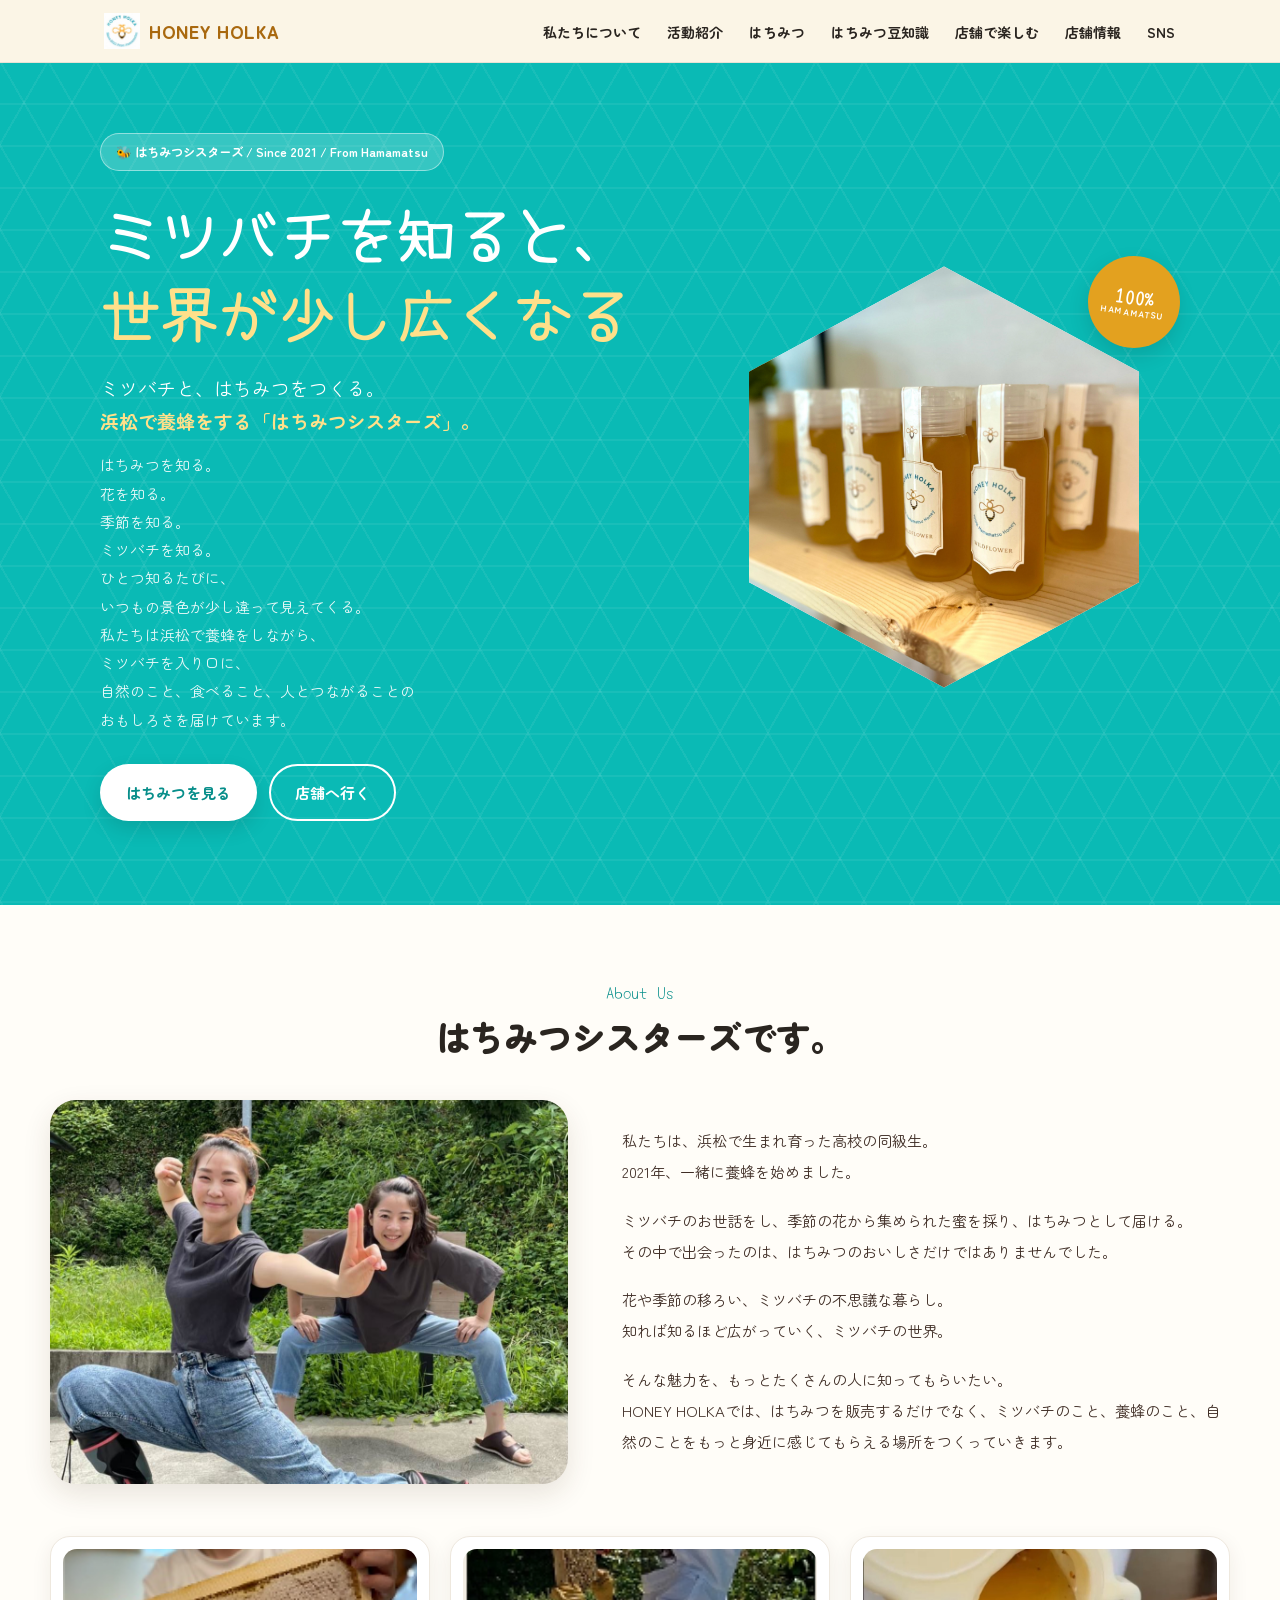
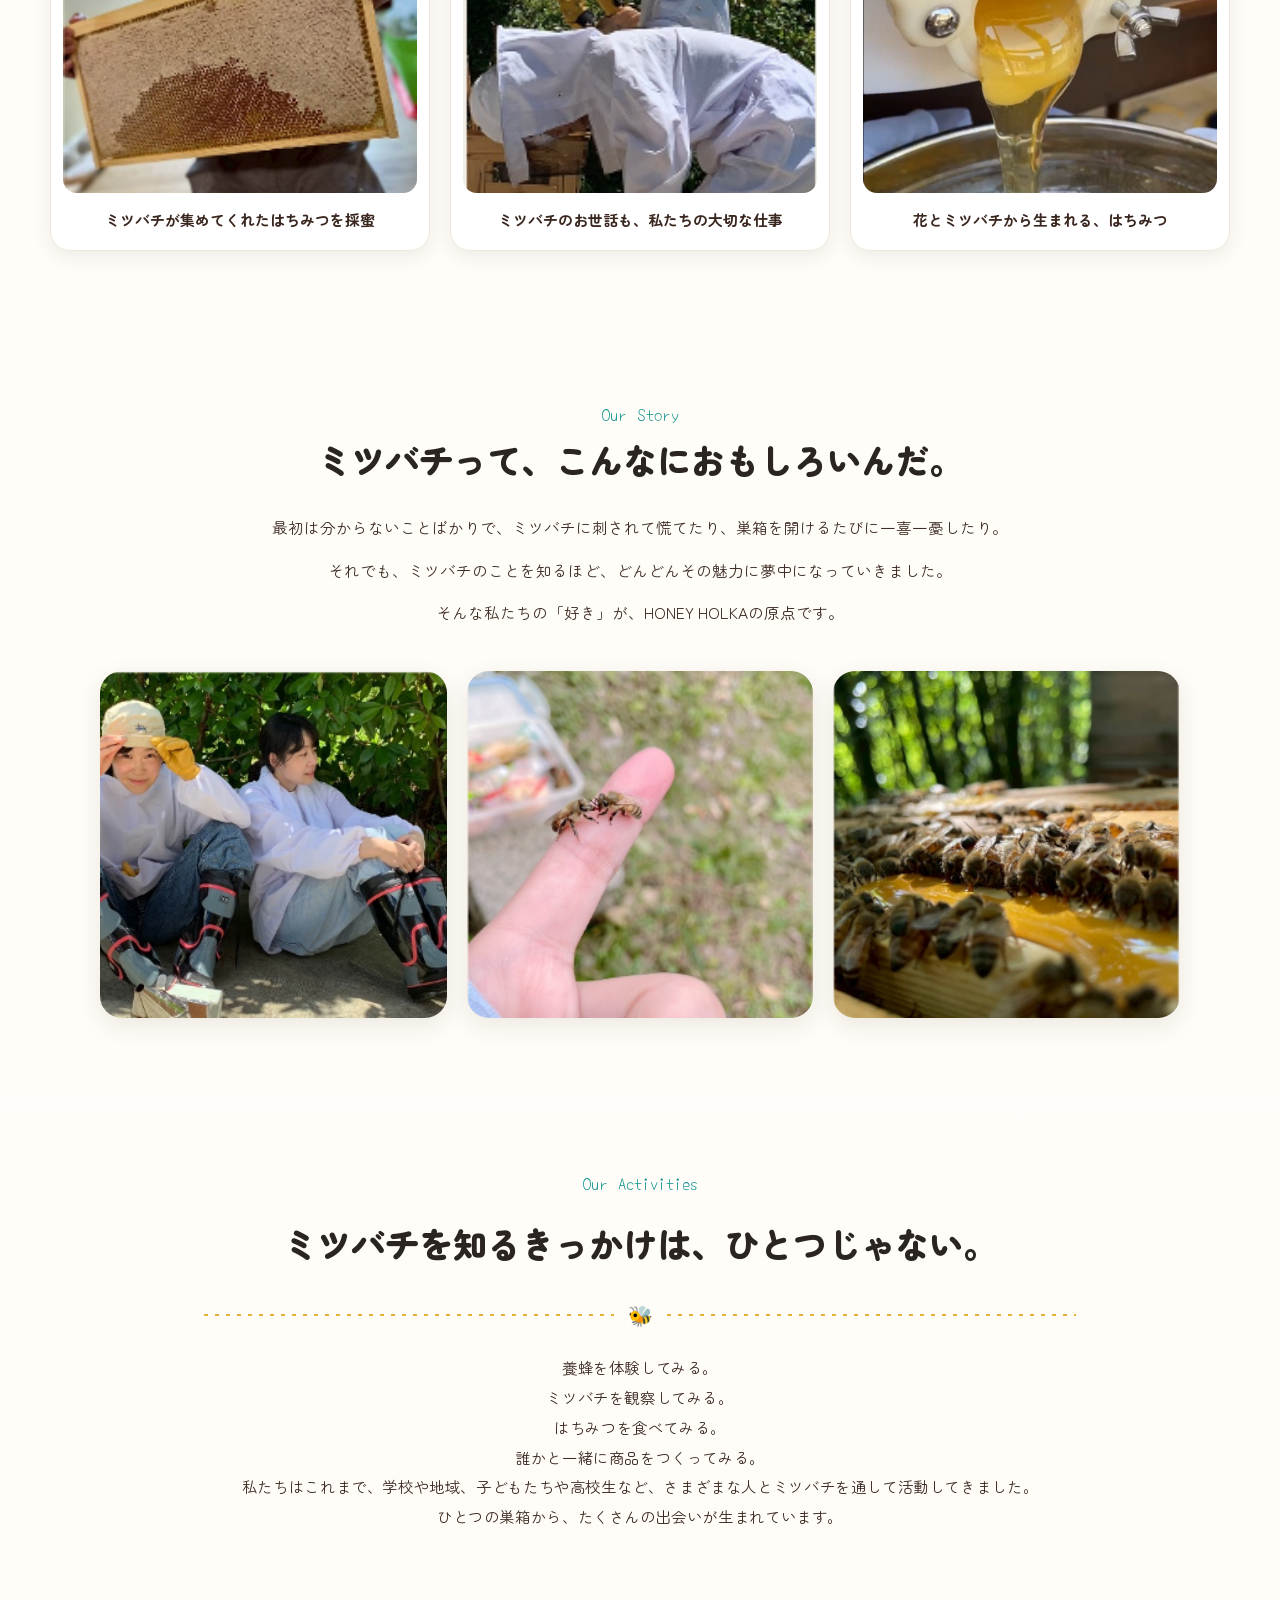
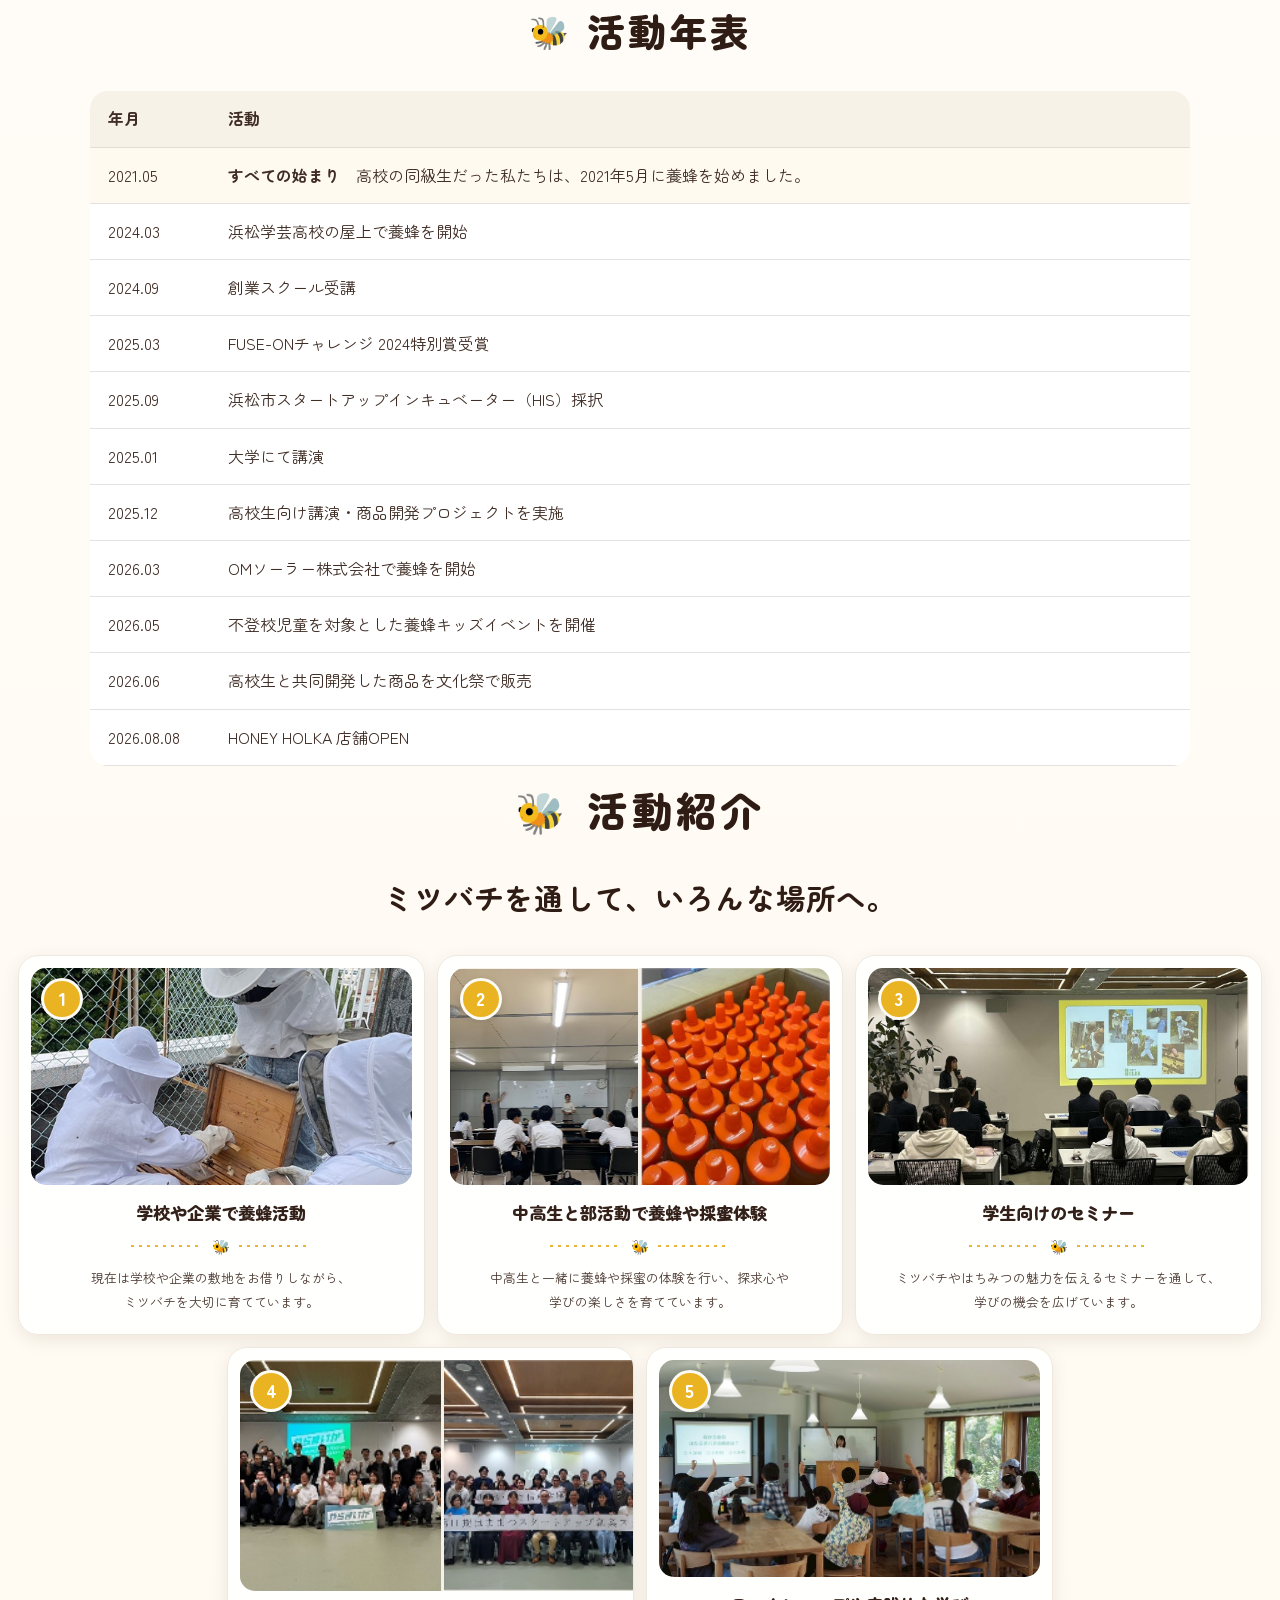
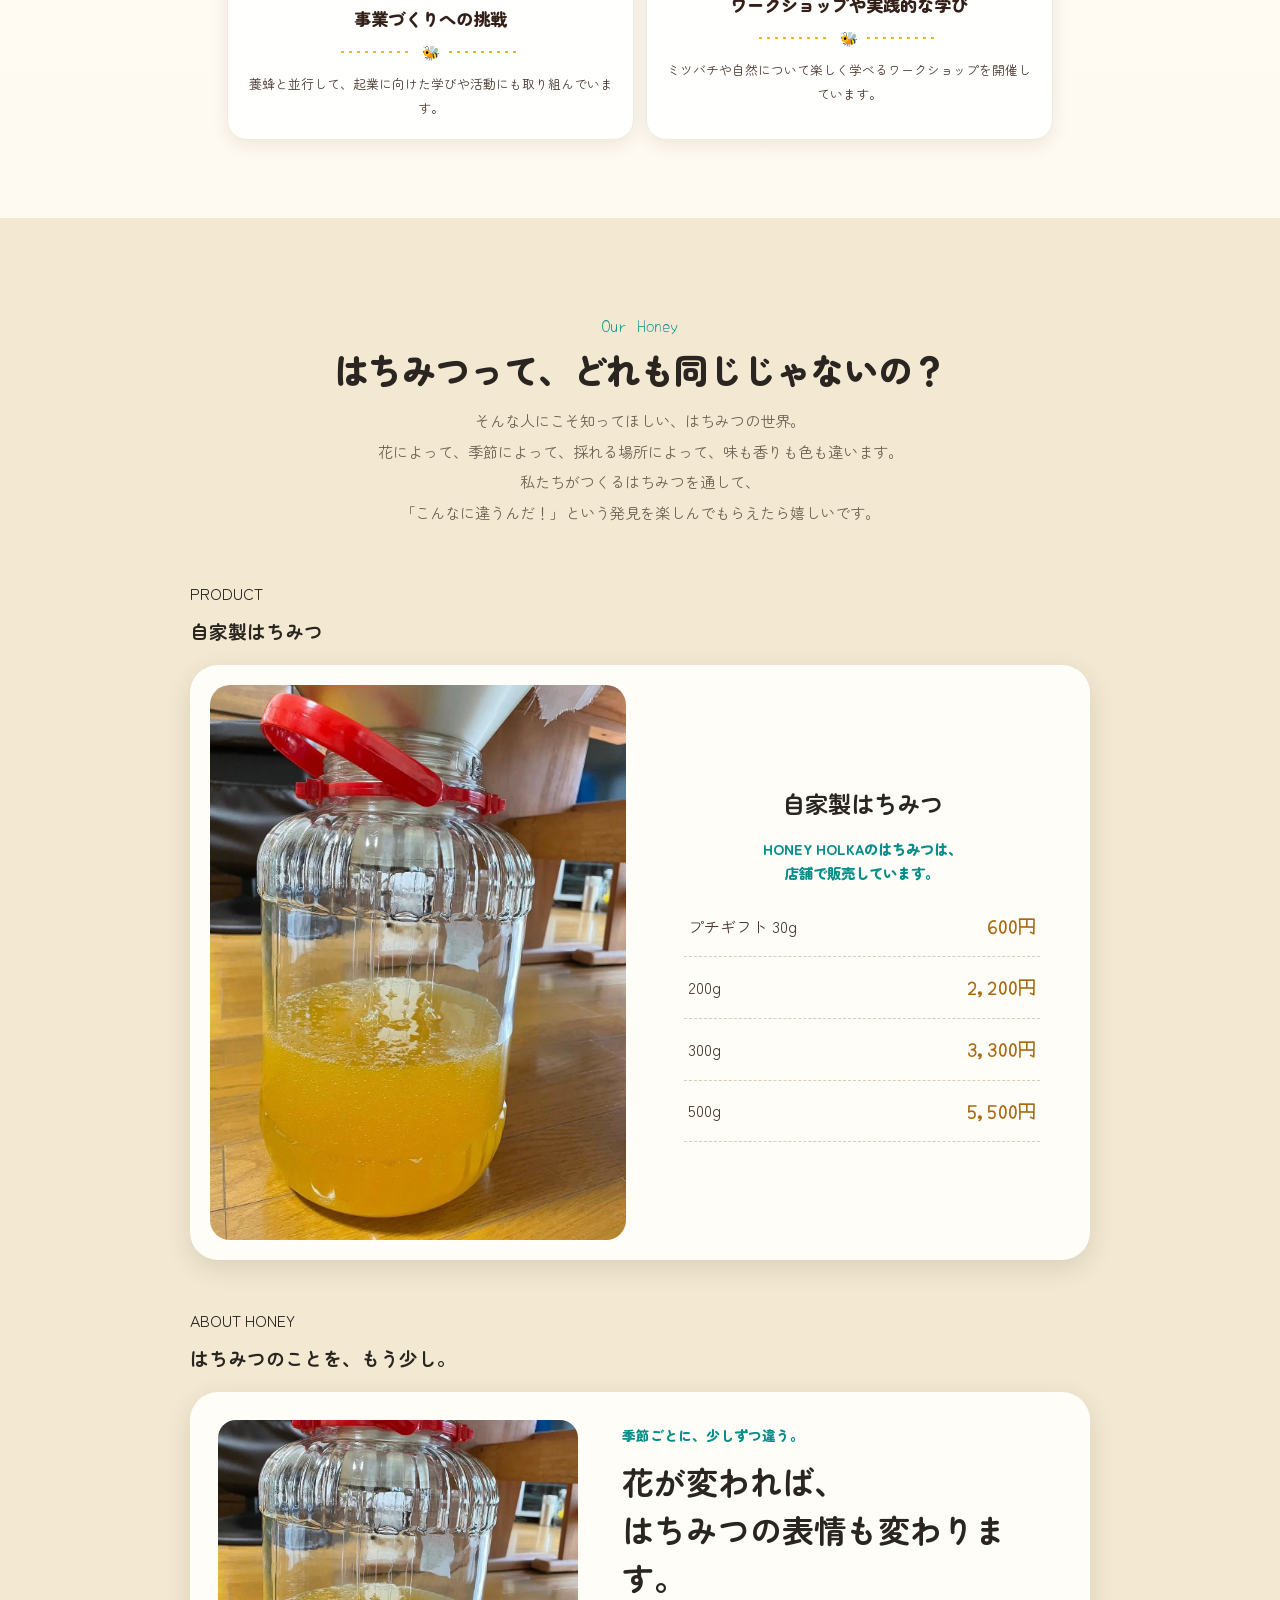
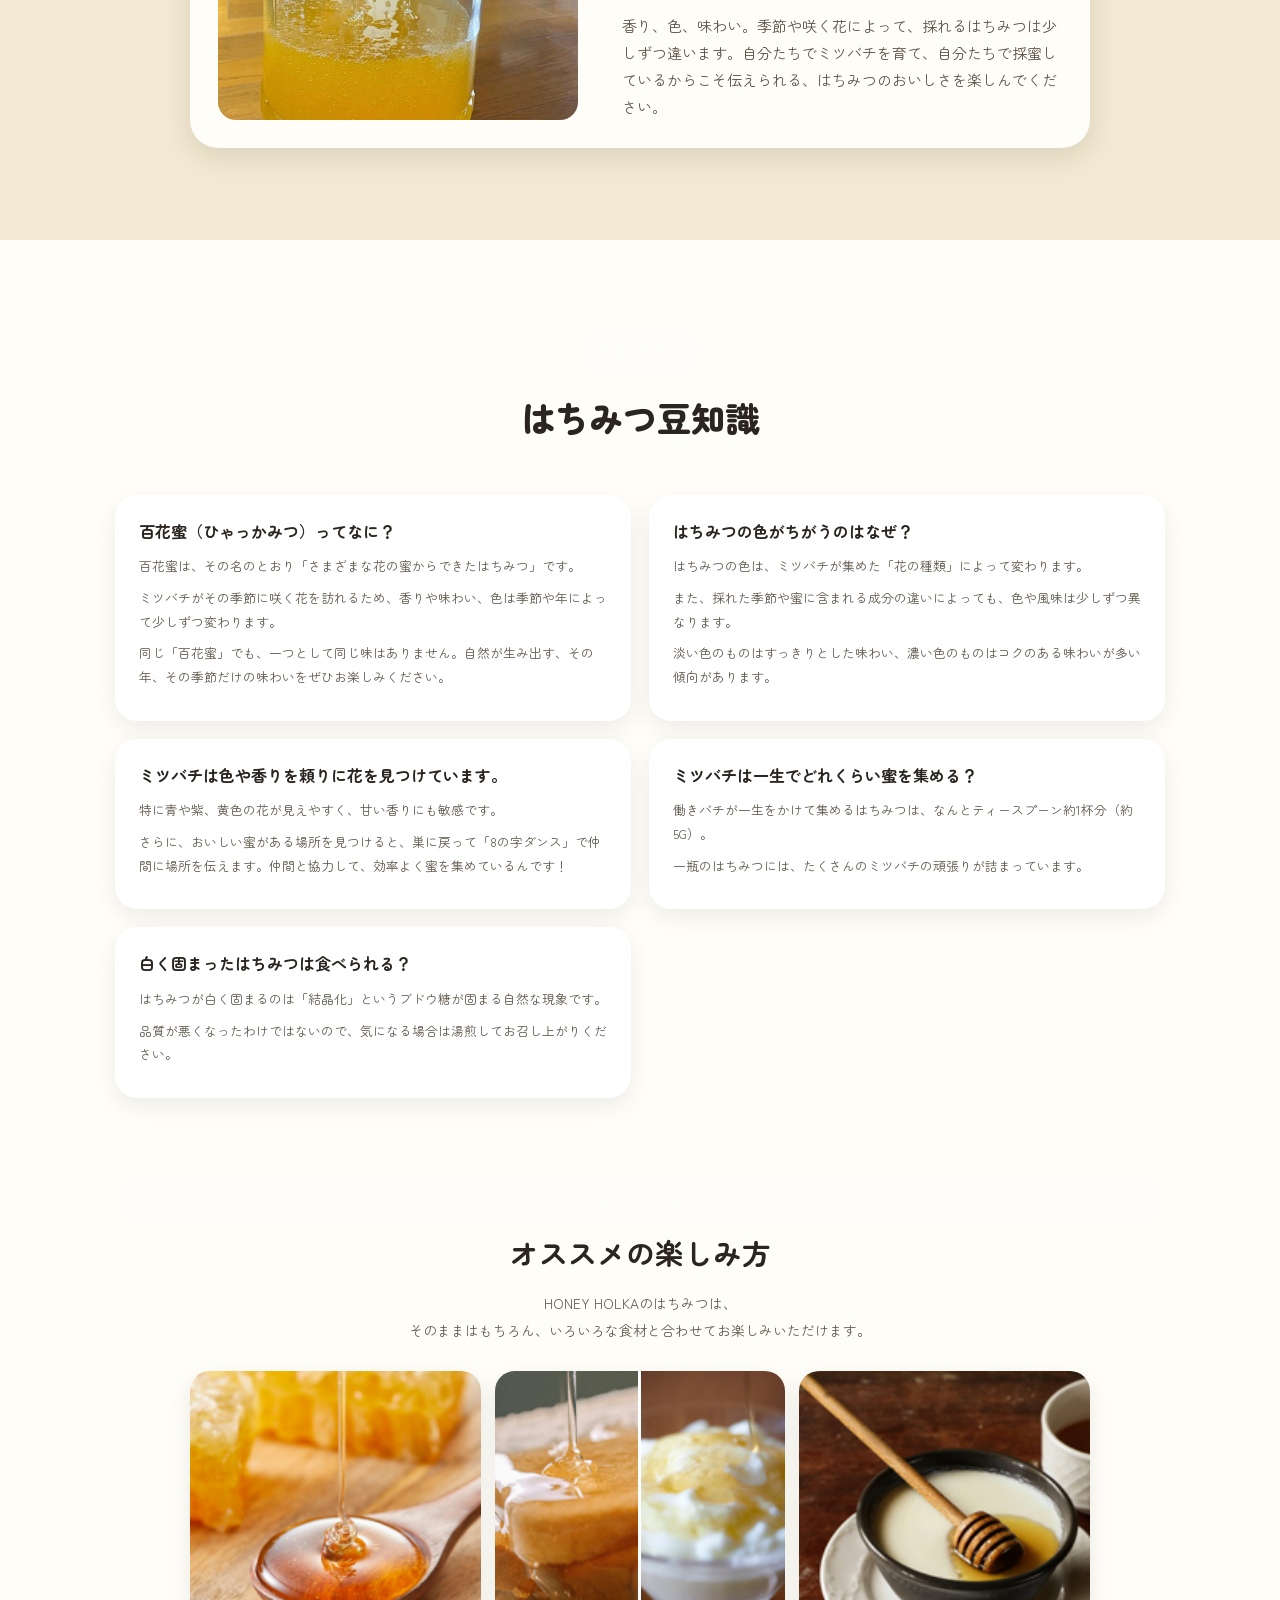
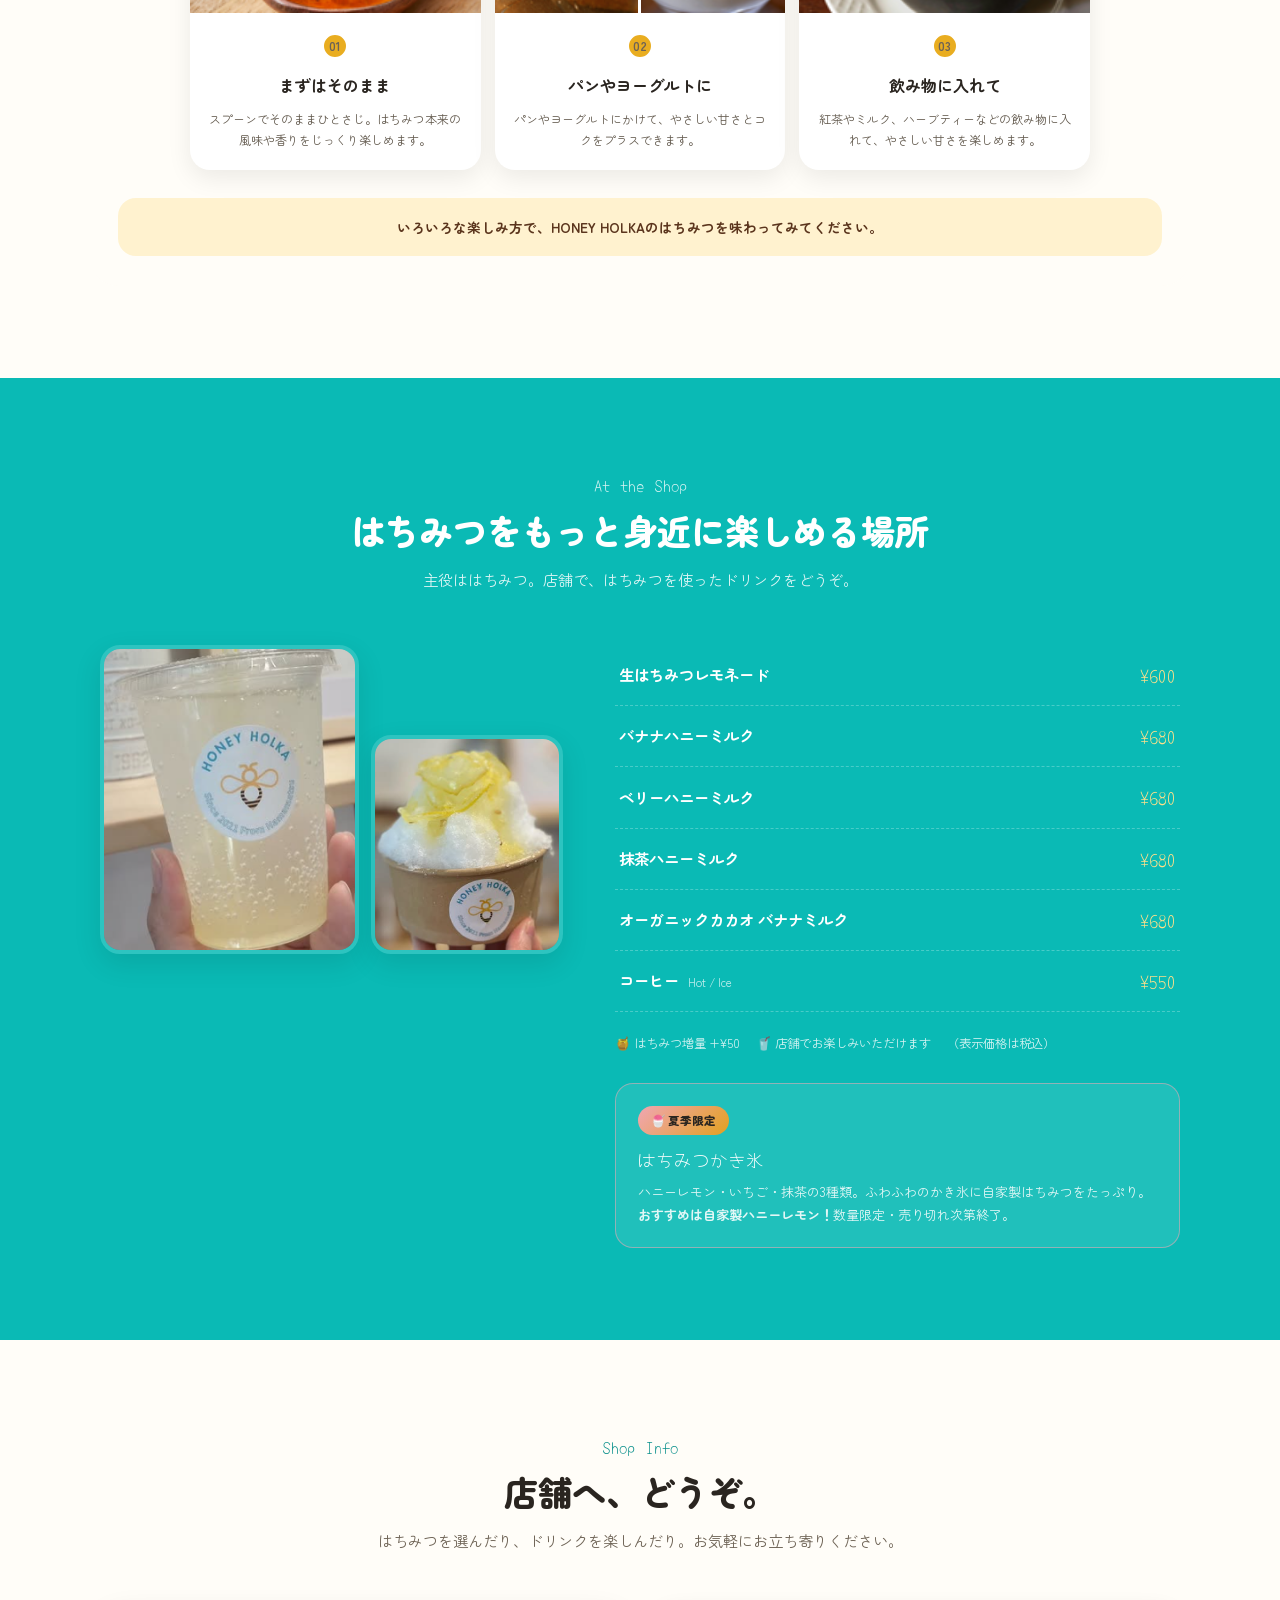
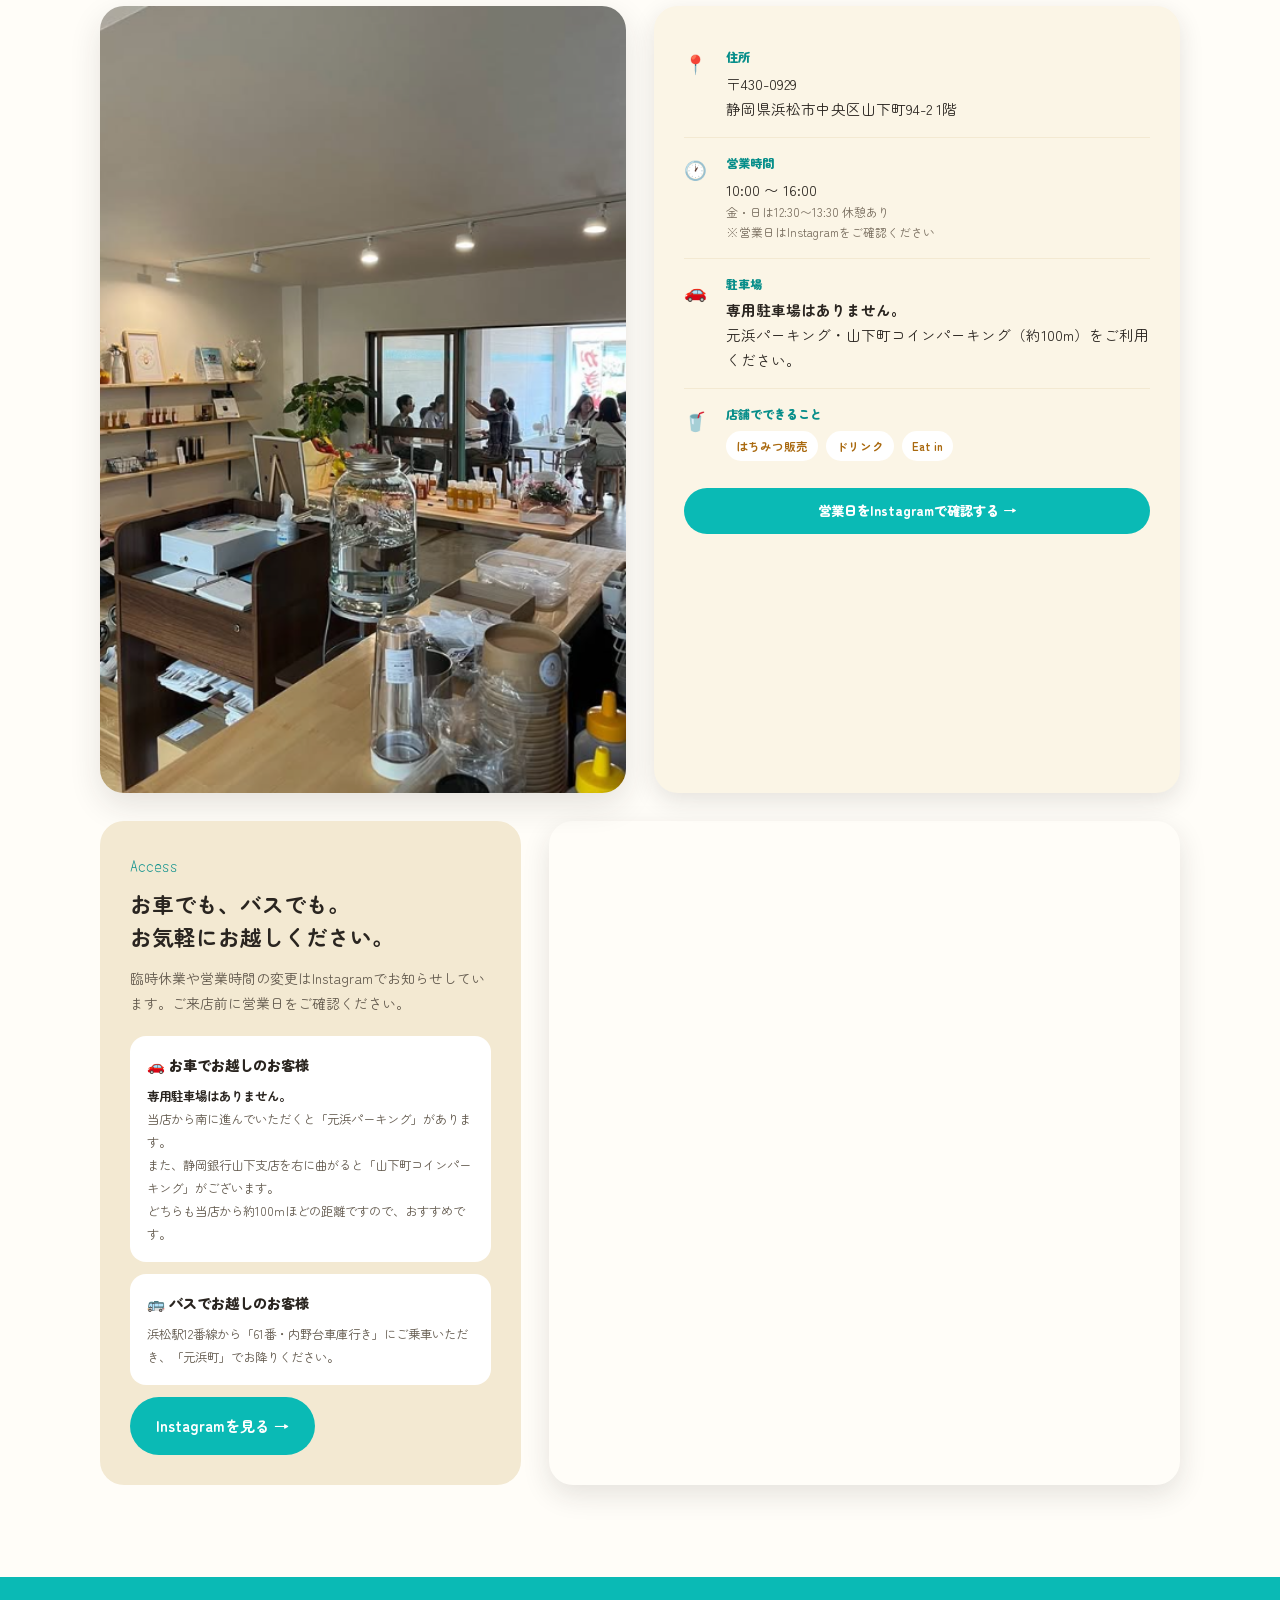
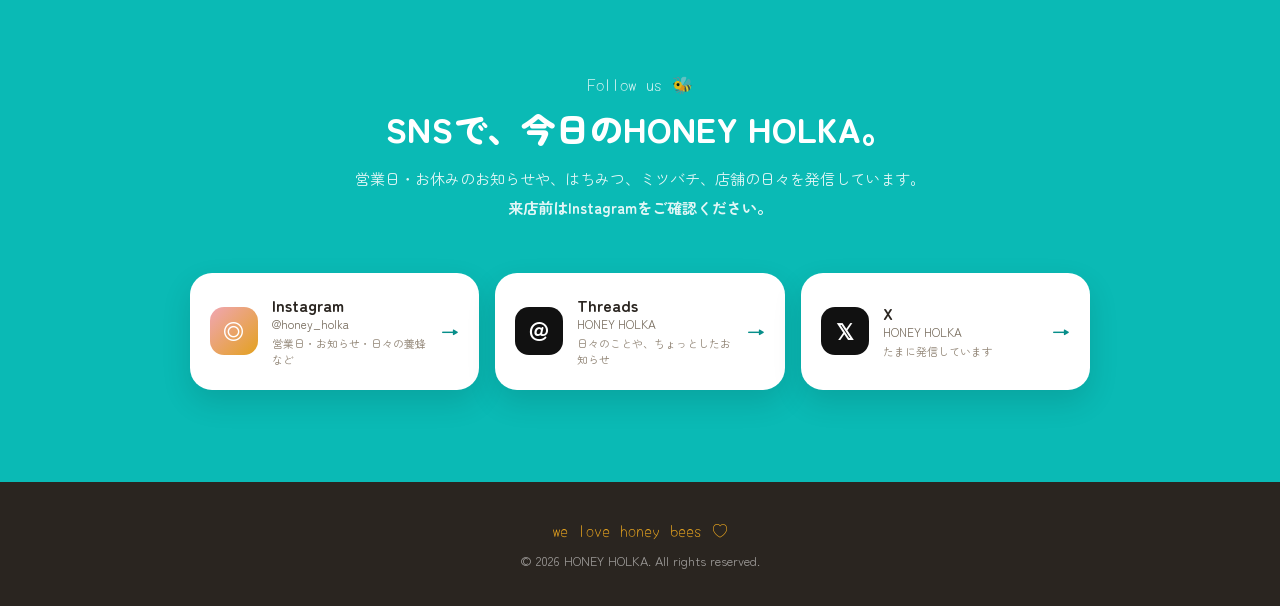
==== index.html @ b547142e "未使用画像の整理、メニュー表記変更、SEO関連ファイル追加 - 未使用画像16枚を削除(images/activity-card4.png, activity-card6.png, images/ac" ====
<!DOCTYPE html>
<html lang="ja">
<head>
  <meta charset="UTF-8">
  <meta name="viewport" content="width=device-width, initial-scale=1.0">
  <title>HONEY HOLKA｜浜松の自家製はちみつ・養蜂・店舗販売</title>
  <meta name="description" content="浜松で養蜂をする「はちみつシスターズ」のHONEY HOLKA。自家製はちみつを店舗で販売し、はちみつを使ったドリンクや夏季限定のかき氷も楽しめます。">
  <link rel="canonical" href="https://honey-holka.com/">

  <meta property="og:type" content="website">
  <meta property="og:title" content="HONEY HOLKA｜浜松の自家製はちみつ・養蜂・店舗販売">
  <meta property="og:description" content="浜松で養蜂をする「はちみつシスターズ」のHONEY HOLKA。自家製はちみつを店舗で販売し、はちみつを使ったドリンクも楽しめます。">
  <meta property="og:url" content="https://honey-holka.com/">
  <meta property="og:image" content="https://honey-holka.com/ogp.jpg">
  <meta property="og:image:alt" content="HONEY HOLKAの自家製はちみつとブランドロゴ">
  <meta property="og:locale" content="ja_JP">
  <meta property="og:site_name" content="HONEY HOLKA">

  <meta name="twitter:card" content="summary_large_image">
  <meta name="twitter:title" content="HONEY HOLKA｜浜松の自家製はちみつ・養蜂・店舗販売">
  <meta name="twitter:description" content="浜松で養蜂をする「はちみつシスターズ」の自家製はちみつ店舗。">
  <meta name="twitter:image" content="https://honey-holka.com/ogp.jpg">
  <meta name="twitter:image:alt" content="HONEY HOLKAの自家製はちみつとブランドロゴ">

  <script type="application/ld+json">
  {
    "@context": "https://schema.org",
    "@type": "LocalBusiness",
    "@id": "https://honey-holka.com/#business",
    "name": "HONEY HOLKA",
    "description": "浜松で養蜂をするはちみつシスターズのHONEY HOLKA。自家製はちみつを店舗で販売し、はちみつを使ったドリンクも楽しめます。",
    "url": "https://honey-holka.com/",
    "image": "https://honey-holka.com/ogp.jpg",
    "sameAs": [
      "https://www.instagram.com/honey_holka/",
      "https://www.threads.com/@honey_holka",
      "https://x.com/honey_holka"
    ],
    "address": {
      "@type": "PostalAddress",
      "streetAddress": "山下町94-2 1階",
      "addressLocality": "浜松市中央区",
      "addressRegion": "静岡県",
      "postalCode": "430-0929",
      "addressCountry": "JP"
    },
    "areaServed": {
      "@type": "City",
      "name": "浜松市"
    },
    "knowsAbout": ["はちみつ", "養蜂", "ミツバチ", "浜松"]
  }
  </script>

  <link rel="icon" type="image/png" href="images/favicon.png">
  <link rel="preconnect" href="https://fonts.googleapis.com">
  <link rel="preconnect" href="https://fonts.gstatic.com" crossorigin>
  <link href="https://fonts.googleapis.com/css2?family=Yomogi&family=Zen+Maru+Gothic:wght@400;500;700;900&display=swap" rel="stylesheet">
  <link rel="stylesheet" href="style.css">
</head>
<body>

<header id="header">
  <div class="nav-wrap">
    <a href="#hero" class="brand" aria-label="HONEY HOLKA トップへ">
      <img src="images/symbol.png" alt="" class="brand-symbol">
      <span>HONEY HOLKA</span>
    </a>
    <nav aria-label="メインメニュー">
      <ul id="navLinks">
        <li><a href="#about">私たちについて</a></li>
        <li><a href="#activity">活動紹介</a></li>
        <li><a href="#honey">はちみつ</a></li>
        <li><a href="#knowledge">はちみつ豆知識</a></li>
        <li><a href="#menu">店舗で楽しむ</a></li>
        <li><a href="#shop">店舗情報</a></li>
        <li><a href="#sns">SNS</a></li>
      </ul>
    </nav>
    <button class="nav-toggle" id="navToggle" aria-label="メニューを開く" aria-expanded="false">
      <span></span><span></span><span></span>
    </button>
  </div>
</header>
<section class="hero" id="hero">
    <div class="honeycomb-bg" aria-hidden="true"></div>
    <div class="hero-inner">
      <div class="hero-text reveal">
        <span class="eyebrow">🐝 はちみつシスターズ / Since 2021 / From Hamamatsu</span>
        <h1>ミツバチを知ると、<br><span class="accent hand">世界が少し広くなる</span></h1>
        <p class="hero-sub">ミツバチと、はちみつをつくる。<br><strong>浜松で養蜂をする「はちみつシスターズ」。</strong></p>
        <p class="lead">はちみつを知る。<br>
花を知る。<br>
季節を知る。<br>
ミツバチを知る。<br>
ひとつ知るたびに、<br>
いつもの景色が少し違って見えてくる。<br>
私たちは浜松で養蜂をしながら、<br>
ミツバチを入り口に、<br>
自然のこと、食べること、人とつながることの<br>
おもしろさを届けています。</p>
        <div class="btn-row">
          <a href="#honey" class="btn btn-primary">はちみつを見る</a>
          <a href="#shop" class="btn btn-ghost">店舗へ行く</a>
        </div>
      </div>
      <div class="hero-photo reveal">
        <span class="hero-stamp">100%<br><small>HAMAMATSU</small></span>
        <div class="hex-frame">
          <img src="images/main.png" alt="HONEY HOLKAの自家製はちみつ" fetchpriority="high">
        </div>
      </div>
    </div>
  </section>
<section class="about-us-v16" id="about">
  <div class="section-inner about-us-inner-v16">
    <div class="section-head reveal">
      <span class="tag hand">About Us</span>
      <h2>はちみつシスターズです。</h2>
    </div>

    <div class="about-main-v16 reveal">
      <div class="about-main-photo-v16">
        <img src="images/about-main.png" alt="はちみつシスターズ" loading="lazy">
      </div>
      <div class="about-main-copy-v16">
        <p>
          私たちは、浜松で生まれ育った高校の同級生。<br>
          2021年、一緒に養蜂を始めました。
        </p>
        <p>
          ミツバチのお世話をし、季節の花から集められた蜜を採り、はちみつとして届ける。<br>
          その中で出会ったのは、はちみつのおいしさだけではありませんでした。
        </p>
        <p>
          花や季節の移ろい、ミツバチの不思議な暮らし。<br>
          知れば知るほど広がっていく、ミツバチの世界。
        </p>
        <p>
          そんな魅力を、もっとたくさんの人に知ってもらいたい。<br>
          HONEY HOLKAでは、はちみつを販売するだけでなく、ミツバチのこと、養蜂のこと、自然のことをもっと身近に感じてもらえる場所をつくっていきます。
        </p>
      </div>
    </div>

    <div class="about-gallery-v16 reveal">
      <article class="about-gallery-card-v16">
        <div class="about-gallery-photo-v16">
          <img src="images/about-honey.png" alt="ミツバチが集めてくれたはちみつを採蜜" loading="lazy">
        </div>
        <h3>ミツバチが集めてくれたはちみつを採蜜</h3>
      </article>
      <article class="about-gallery-card-v16">
        <div class="about-gallery-photo-v16">
          <img src="images/about-beekeeping.png" alt="ミツバチのお世話も、私たちの大切な仕事" loading="lazy">
        </div>
        <h3>ミツバチのお世話も、私たちの大切な仕事</h3>
      </article>
      <article class="about-gallery-card-v16">
        <div class="about-gallery-photo-v16">
          <img src="images/about-flower-honey.png" alt="花とミツバチから生まれる、はちみつ" loading="lazy">
        </div>
        <h3>花とミツバチから生まれる、はちみつ</h3>
      </article>
    </div>
  </div>
</section>
<section class="story story-v19" id="story">
  <div class="section-inner">
    <div class="section-head reveal">
      <span class="tag hand">Our Story</span>
      <h2>ミツバチって、こんなにおもしろいんだ。</h2>
    </div>

    <div class="story-copy-v19 reveal">
      <p>最初は分からないことばかりで、ミツバチに刺されて慌てたり、巣箱を開けるたびに一喜一憂したり。</p>
      <p>それでも、ミツバチのことを知るほど、どんどんその魅力に夢中になっていきました。</p>
      <p>そんな私たちの「好き」が、HONEY HOLKAの原点です。</p>
    </div>

    <div class="story-grid-v19 reveal">
      <div class="story-photo-v19">
        <img src="images/story-01.png" alt="養蜂をするはちみつシスターズ" loading="lazy">
      </div>
      <div class="story-photo-v19">
        <img src="images/story-02.png" alt="指先にとまるミツバチ" loading="lazy">
      </div>
      <div class="story-photo-v19">
        <img src="images/story-03.png" alt="巣箱とたくさんのミツバチ" loading="lazy">
      </div>
    </div>
  </div>
</section>

<section id="activity" class="activity-section-v14">
  <div class="activity-inner-v14">

    <div class="section-head reveal activity-section-head-v22">
      <span class="tag hand">Our Activities</span>
      <h2>ミツバチを知るきっかけは、ひとつじゃない。</h2>
    </div>

    <div class="activity-v20-intro-wrap activity-v24-intro">
  <div class="activity-divider-v14"><span>🐝</span></div>
  <p class="activity-intro-v14 activity-intro-v20">
    養蜂を体験してみる。<br>
    ミツバチを観察してみる。<br>
    はちみつを食べてみる。<br>
    誰かと一緒に商品をつくってみる。<br>
    私たちはこれまで、学校や地域、子どもたちや高校生など、さまざまな人とミツバチを通して活動してきました。<br>
    ひとつの巣箱から、たくさんの出会いが生まれています。
  </p>
</div>

    <div class="activity-timeline-v23">
      <div class="activity-timeline-title">
        <span class="activity-bee-v14">🐝</span>
        <h3>活動年表</h3>
      </div>
      <div class="timeline-table-wrap">
        <table class="timeline-table-v23">
          <thead>
            <tr><th>年月</th><th>活動</th></tr>
          </thead>
          <tbody>
            <tr><td>2021.05</td><td><strong>すべての始まり</strong>　高校の同級生だった私たちは、2021年5月に養蜂を始めました。</td></tr>
            <tr><td>2024.03</td><td>浜松学芸高校の屋上で養蜂を開始</td></tr>
            <tr><td>2024.09</td><td>創業スクール受講</td></tr>
            <tr><td>2025.03</td><td>FUSE-ONチャレンジ 2024特別賞受賞</td></tr>
            <tr><td>2025.09</td><td>浜松市スタートアップインキュベーター（HIS）採択</td></tr>
            <tr><td>2025.01</td><td>大学にて講演</td></tr>
            <tr><td>2025.12</td><td>高校生向け講演・商品開発プロジェクトを実施</td></tr>
            <tr><td>2026.03</td><td>OMソーラー株式会社で養蜂を開始</td></tr>
            <tr><td>2026.05</td><td>不登校児童を対象とした養蜂キッズイベントを開催</td></tr>
            <tr><td>2026.06</td><td>高校生と共同開発した商品を文化祭で販売</td></tr>
            <tr><td>2026.08.08</td><td>HONEY HOLKA 店舗OPEN</td></tr>
          </tbody>
        </table>
      </div>
    </div>

    <div class="activity-label-row-v22">
      <span class="activity-bee-v14">🐝</span>
      <h3>活動紹介</h3>
    </div>

    <div class="activity-v24-lead">
      <p>ミツバチを通して、いろんな場所へ。</p>
    </div>

    <div class="activity-grid-v14">
      <article class="activity-card-v14">
        <div class="activity-photo-v14">
          <span class="activity-num-v14">1</span>
          <img src="images/activity-card1.png" alt="学校や企業で養蜂活動" loading="lazy">
        </div>
        <div class="activity-card-content-v14">
          <h3>学校や企業で養蜂活動</h3>
          <div class="activity-card-divider-v14"><span>🐝</span></div>
          <p>現在は学校や企業の敷地をお借りしながら、<br>ミツバチを大切に育てています。</p>
        </div>
      </article>

      <article class="activity-card-v14">
        <div class="activity-photo-v14">
          <span class="activity-num-v14">2</span>
          <div class="activity-photo-pair-v14">
            <img src="images/activity-card2-1.png" alt="中高生と部活動で養蜂や採蜜体験" loading="lazy">
            <img src="images/activity-card2-2.png" alt="中高生と部活動で養蜂や採蜜体験" loading="lazy">
          </div>
        </div>
        <div class="activity-card-content-v14">
          <h3>中高生と部活動で養蜂や採蜜体験</h3>
          <div class="activity-card-divider-v14"><span>🐝</span></div>
          <p>中高生と一緒に養蜂や採蜜の体験を行い、探求心や<br>学びの楽しさを育てています。</p>
        </div>
      </article>

      <article class="activity-card-v14">
        <div class="activity-photo-v14">
          <span class="activity-num-v14">3</span>
          <img src="images/activity-card3.png" alt="学生向けのセミナー" loading="lazy">
        </div>
        <div class="activity-card-content-v14">
          <h3>学生向けのセミナー</h3>
          <div class="activity-card-divider-v14"><span>🐝</span></div>
          <p>ミツバチやはちみつの魅力を伝えるセミナーを通して、<br>学びの機会を広げています。</p>
        </div>
      </article>

      <article class="activity-card-v14">
        <div class="activity-photo-v14 activity-photo-pair-v14">
          <span class="activity-num-v14">4</span>
          <img src="images/activity-card4-1.png" alt="事業づくりへの挑戦" loading="lazy">
          <img src="images/activity-card4-2.png" alt="事業づくりへの挑戦" loading="lazy">
        </div>
        <div class="activity-card-content-v14">
          <h3>事業づくりへの挑戦</h3>
          <div class="activity-card-divider-v14"><span>🐝</span></div>
          <p>養蜂と並行して、起業に向けた学びや活動にも取り組んでいます。</p>
        </div>
      </article>

      <article class="activity-card-v14">
        <div class="activity-photo-v14">
          <span class="activity-num-v14">5</span>
          <img src="images/activity-card5.png" alt="ワークショップや実践的な学び" loading="lazy">
        </div>
        <div class="activity-card-content-v14">
          <h3>ワークショップや実践的な学び</h3>
          <div class="activity-card-divider-v14"><span>🐝</span></div>
          <p>ミツバチや自然について楽しく学べるワークショップを開催しています。</p>
        </div>
      </article>


    </div>

  </div>
</section>
<section class="honey-lineup" id="honey">
    <div class="section-inner">
      <div class="section-head reveal">
        <span class="tag hand">Our Honey</span>
        <h2>はちみつって、どれも同じじゃないの？</h2>
        <p class="honey-intro-copy">そんな人にこそ知ってほしい、はちみつの世界。<br>花によって、季節によって、採れる場所によって、味も香りも色も違います。<br>私たちがつくるはちみつを通して、<br>「こんなに違うんだ！」という発見を楽しんでもらえたら嬉しいです。</p>
      </div>

      <div class="honey-subsection-head honey-subsection-head-product">
        <span>PRODUCT</span>
        <h3>自家製はちみつ</h3>
      </div>
      <div class="honey-product-single reveal">
        <div class="honey-product-photo">
          <img src="images/honey-pour.jpg" alt="自家製はちみつ" loading="lazy">
        </div>
        <div class="honey-price-list">
          <h3>自家製はちみつ</h3>
          <p class="honey-sale-note">HONEY HOLKAのはちみつは、<br>店舗で販売しています。</p>
          <div class="price-row"><span>プチギフト 30g</span><strong>600円</strong></div>
          <div class="price-row"><span>200g</span><strong>2,200円</strong></div>
          <div class="price-row"><span>300g</span><strong>3,300円</strong></div>
          <div class="price-row"><span>500g</span><strong>5,500円</strong></div>
        </div>
      </div>

      <div class="honey-subsection-head honey-subsection-head-story">
        <span>ABOUT HONEY</span>
        <h3>はちみつのことを、もう少し。</h3>
      </div>
      <div class="honey-story reveal">
        <div class="honey-story-photo">
          <img src="images/honey-pour.jpg" alt="採れたはちみつを瓶に注ぐ様子" loading="lazy">
        </div>
        <div>
          <span class="story-kicker">季節ごとに、少しずつ違う。</span>
          <h3>花が変われば、<br>はちみつの表情も変わります。</h3>
          <p>香り、色、味わい。季節や咲く花によって、採れるはちみつは少しずつ違います。自分たちでミツバチを育て、自分たちで採蜜しているからこそ伝えられる、はちみつのおいしさを楽しんでください。</p>
        </div>
      </div>
    </div>
  </section>


<section class="section knowledge-section" id="knowledge">
<div class="section-head reveal"><span class="eyebrow">HONEY & BEES</span><h2>はちみつ豆知識</h2></div>
<div class="knowledge-grid">
<article class="knowledge-card reveal"><h3>百花蜜（ひゃっかみつ）ってなに？</h3><p>百花蜜は、その名のとおり「さまざまな花の蜜からできたはちみつ」です。</p><p>ミツバチがその季節に咲く花を訪れるため、香りや味わい、色は季節や年によって少しずつ変わります。</p><p>同じ「百花蜜」でも、一つとして同じ味はありません。自然が生み出す、その年、その季節だけの味わいをぜひお楽しみください。</p></article>
<article class="knowledge-card reveal"><h3>はちみつの色がちがうのはなぜ？</h3><p>はちみつの色は、ミツバチが集めた「花の種類」によって変わります。</p><p>また、採れた季節や蜜に含まれる成分の違いによっても、色や風味は少しずつ異なります。</p><p>淡い色のものはすっきりとした味わい、濃い色のものはコクのある味わいが多い傾向があります。</p></article>
<article class="knowledge-card reveal"><h3>ミツバチは色や香りを頼りに花を見つけています。</h3><p>特に青や紫、黄色の花が見えやすく、甘い香りにも敏感です。</p><p>さらに、おいしい蜜がある場所を見つけると、巣に戻って「8の字ダンス」で仲間に場所を伝えます。仲間と協力して、効率よく蜜を集めているんです！</p></article>
<article class="knowledge-card reveal"><h3>ミツバチは一生でどれくらい蜜を集める？</h3><p>働きバチが一生をかけて集めるはちみつは、なんとティースプーン約1杯分（約5G）。</p><p>一瓶のはちみつには、たくさんのミツバチの頑張りが詰まっています。</p></article>
<article class="knowledge-card reveal"><h3>白く固まったはちみつは食べられる？</h3><p>はちみつが白く固まるのは「結晶化」というブドウ糖が固まる自然な現象です。</p><p>品質が悪くなったわけではないので、気になる場合は湯煎してお召し上がりください。</p></article>
</div>


<div class="enjoy-block enjoy-block-v12 reveal">
  <div class="enjoy-heading">
    <span class="eyebrow">ENJOY HONEY</span>
    <h3>オススメの楽しみ方</h3>
    <p>HONEY HOLKAのはちみつは、<br>そのままはもちろん、いろいろな食材と合わせてお楽しみいただけます。</p>
  </div>

  <div class="enjoy-grid enjoy-grid-v13">
    <article class="enjoy-card-v12">
      <img src="images/enjoy-straight.png" alt="はちみつをまずはそのまま楽しむ" loading="lazy">
      <div class="enjoy-card-body">
        <span class="enjoy-number">01</span>
        <h4>まずはそのまま</h4>
        <p>スプーンでそのままひとさじ。はちみつ本来の風味や香りをじっくり楽しめます。</p>
      </div>
    </article>

    <article class="enjoy-card-v12">
      <div class="enjoy-dual-photo">
        <img src="images/enjoy-bread-yogurt-1.png" alt="はちみつをパンにかけた楽しみ方" loading="lazy">
        <img src="images/enjoy-bread-yogurt-2.png" alt="はちみつをヨーグルトにかけた楽しみ方" loading="lazy">
      </div>
      <div class="enjoy-card-body">
        <span class="enjoy-number">02</span>
        <h4>パンやヨーグルトに</h4>
        <p>パンやヨーグルトにかけて、やさしい甘さとコクをプラスできます。</p>
      </div>
    </article>

    <article class="enjoy-card-v12">
      <img src="images/enjoy-drink.png" alt="はちみつを飲み物に入れて楽しむ" loading="lazy">
      <div class="enjoy-card-body">
        <span class="enjoy-number">03</span>
        <h4>飲み物に入れて</h4>
        <p>紅茶やミルク、ハーブティーなどの飲み物に入れて、やさしい甘さを楽しめます。</p>
      </div>
    </article>
  </div>

  <div class="enjoy-footer-v12">
    <strong>いろいろな楽しみ方で、HONEY HOLKAのはちみつを味わってみてください。</strong>
  </div>
</div>

</section>

<section class="menu-section" id="menu">
    <div class="section-inner">
      <div class="section-head reveal">
        <span class="tag hand">At the Shop</span>
        <h2>はちみつをもっと身近に楽しめる場所</h2>
        <p>主役ははちみつ。店舗で、はちみつを使ったドリンクをどうぞ。</p>
      </div>

      <div class="menu-layout reveal">
        <div class="menu-visuals">
          <div class="menu-photo">
            <img src="images/lemonade.png" alt="生はちみつレモネード" loading="lazy">
          </div>
          <div class="menu-photo-small">
            <img src="images/kakigori.png" alt="夏季限定のはちみつかき氷" loading="lazy">
          </div>
        </div>

        <div>
          <div class="menu-list">
            <div class="menu-item">
              <div class="name">生はちみつレモネード</div>
              <div class="price">¥600</div>
            </div>
            <div class="menu-item">
              <div class="name">バナナハニーミルク</div>
              <div class="price">¥680</div>
            </div>
            <div class="menu-item">
              <div class="name">ベリーハニーミルク</div>
              <div class="price">¥680</div>
            </div>
            <div class="menu-item">
              <div class="name">抹茶ハニーミルク</div>
              <div class="price">¥680</div>
            </div>
            <div class="menu-item">
              <div class="name">オーガニックカカオ バナナミルク</div>
              <div class="price">¥680</div>
            </div>
            <div class="menu-item">
              <div class="name">コーヒー <span class="sub">Hot / Ice</span></div>
              <div class="price">¥550</div>
            </div>
          </div>

          <div class="menu-note">
            <span>🍯 はちみつ増量 +¥50</span>
            <span>🥤 店舗でお楽しみいただけます</span>
            <span>（表示価格は税込）</span>
          </div>

          <div class="kakigori-card">
            <div class="kakigori-label">🍧 夏季限定</div>
            <div class="kakigori-title hand">はちみつかき氷</div>
            <p>ハニーレモン・いちご・抹茶の3種類。ふわふわのかき氷に自家製はちみつをたっぷり。<strong>おすすめは自家製ハニーレモン！</strong>数量限定・売り切れ次第終了。</p>
          </div>
        </div>
      </div>
    </div>
  </section>
<section class="shop" id="shop">
    <div class="section-inner">
      <div class="section-head reveal">
        <span class="tag hand">Shop Info</span>
        <h2>店舗へ、どうぞ。</h2>
        <p>はちみつを選んだり、ドリンクを楽しんだり。お気軽にお立ち寄りください。</p>
      </div>

      <div class="shop-info-top reveal">
        <div class="shop-interior-wrap">
          <img src="images/interior.png" alt="HONEY HOLKAの店舗内" loading="lazy">
        </div>
        <div class="info-card">
          <div class="info-row">
            <div class="info-icon">📍</div>
            <div>
              <div class="label">住所</div>
              <div class="value">〒430-0929<br>静岡県浜松市中央区山下町94-2 1階</div>
            </div>
          </div>
          <div class="info-row">
            <div class="info-icon">🕐</div>
            <div>
              <div class="label">営業時間</div>
              <div class="value">10:00 〜 16:00<br>
                <span class="note-text">金・日は12:30〜13:30 休憩あり</span>
                <span class="note-text">※営業日はInstagramをご確認ください</span>
              </div>
            </div>
          </div>
          <div class="info-row">
            <div class="info-icon">🚗</div>
            <div>
              <div class="label">駐車場</div>
              <div class="value"><strong>専用駐車場はありません。</strong><br>元浜パーキング・山下町コインパーキング（約100m）をご利用ください。</div>
            </div>
          </div>
          <div class="info-row">
            <div class="info-icon">🥤</div>
            <div>
              <div class="label">店舗でできること</div>
              <div class="badge-row">
                <span class="badge">はちみつ販売</span>
                <span class="badge">ドリンク</span>
                <span class="badge">Eat in</span>
              </div>
            </div>
          </div>
          <a href="https://www.instagram.com/honey_holka/" target="_blank" rel="noopener" class="instagram-link">営業日をInstagramで確認する →</a>
        </div>
      </div>

      <div class="access-block reveal">
        <div class="access-copy">
          <span class="tag hand">Access</span>
          <h3>お車でも、バスでも。<br>お気軽にお越しください。</h3>
          <p>臨時休業や営業時間の変更はInstagramでお知らせしています。ご来店前に営業日をご確認ください。</p>

          <div class="access-detail">
            <div class="access-detail-title">🚗 お車でお越しのお客様</div>
            <p class="access-detail-text"><strong>専用駐車場はありません。</strong><br>
              当店から南に進んでいただくと「元浜パーキング」があります。<br>
              また、静岡銀行山下支店を右に曲がると「山下町コインパーキング」がございます。<br>
              どちらも当店から約100mほどの距離ですので、おすすめです。</p>
          </div>

          <div class="access-detail">
            <div class="access-detail-title">🚌 バスでお越しのお客様</div>
            <p class="access-detail-text">浜松駅12番線から「61番・内野台車庫行き」にご乗車いただき、「元浜町」でお降りください。</p>
          </div>

          <a href="https://www.instagram.com/honey_holka/" target="_blank" rel="noopener" class="btn btn-mint">Instagramを見る →</a>
        </div>
        <div class="shop-map">
          <iframe
            src="https://maps.google.com/maps?q=静岡県浜松市中央区山下町94-2&output=embed&z=16&hl=ja"
            width="100%" height="100%" style="border:0;" allowfullscreen=""
            loading="lazy" referrerpolicy="no-referrer-when-downgrade"
            title="HONEY HOLKAの地図"></iframe>
        </div>
      </div>
    </div>
  </section>
<section class="sns" id="sns">
    <div class="section-inner">
      <div class="section-head reveal">
        <span class="tag hand">Follow us 🐝</span>
        <h2>SNSで、今日のHONEY HOLKA。</h2>
        <p class="sns-sub">営業日・お休みのお知らせや、はちみつ、ミツバチ、店舗の日々を発信しています。<br><strong>来店前はInstagramをご確認ください。</strong></p>
      </div>
      <div class="social-cards reveal">
        <a class="social-card instagram" href="https://www.instagram.com/honey_holka/" target="_blank" rel="noopener">
          <span class="social-icon">◎</span>
          <span class="social-body">
            <strong>Instagram</strong>
            <small>@honey_holka</small>
            <em>営業日・お知らせ・日々の養蜂など</em>
          </span>
          <span class="social-arrow">→</span>
        </a>

        <!-- ThreadsのプロフィールURLが確認できたら、hrefを差し替えてください -->
        <a class="social-card threads" href="https://www.threads.com/@honey_holka" target="_blank" rel="noopener">
          <span class="social-icon">＠</span>
          <span class="social-body">
            <strong>Threads</strong>
            <small>HONEY HOLKA</small>
            <em>日々のことや、ちょっとしたお知らせ</em>
          </span>
          <span class="social-arrow">→</span>
        </a>

        <!-- XのプロフィールURLが確認できたら、hrefを差し替えてください -->
        <a class="social-card x" href="https://x.com/honey_holka" target="_blank" rel="noopener">
          <span class="social-icon">𝕏</span>
          <span class="social-body">
            <strong>X</strong>
            <small>HONEY HOLKA</small>
            <em>たまに発信しています</em>
          </span>
          <span class="social-arrow">→</span>
        </a>
      </div>
    </div>
  </section>



<footer>
  <span class="hand">we love honey bees ♡</span>
  &copy; 2026 HONEY HOLKA. All rights reserved.
</footer>

<script src="main.js"></script>
</body>
</html>
---- style.css ----
/* ===== HONEY HOLKA / Revised ===== */
*,*::before,*::after{box-sizing:border-box;margin:0;padding:0}
:root{
  --cream:#FBF5E6;--cream-deep:#F3E9D2;--honey:#E3A11F;--honey-dark:#A9690F;
  --mint:#0ABAB5;--mint-deep:#078E8A;--charcoal:#2A2520;--blossom:#F0A6B3;
  --white:#FFFDF8;--shadow:rgba(42,37,32,.12);--line:rgba(42,37,32,.09)
}
html{scroll-behavior:smooth;scroll-padding-top:72px}
body{font-family:'Zen Maru Gothic',sans-serif;background:var(--cream);color:var(--charcoal);line-height:1.8;overflow-x:hidden}
a{color:inherit;text-decoration:none}img{max-width:100%;display:block}.hand{font-family:'Yomogi',cursive}
section{padding:92px 24px;position:relative}.section-inner{max-width:1080px;margin:0 auto}
.reveal{opacity:0;transform:translateY(24px);transition:opacity .7s ease,transform .7s ease}.reveal.in{opacity:1;transform:none}
.section-head{text-align:center;margin-bottom:52px}.section-head .tag{font-family:'Yomogi',cursive;color:var(--mint-deep);font-size:1.05rem;display:block;margin-bottom:5px}
.section-head h2{font-size:clamp(1.55rem,3.3vw,2.15rem);font-weight:900;line-height:1.45}
.section-head p{margin:10px auto 0;color:#6d6254;max-width:720px;font-size:.95rem}

/* header */
header{position:sticky;top:0;z-index:100;background:rgba(251,245,230,.96);backdrop-filter:blur(10px);border-bottom:1px solid var(--line)}
.nav-wrap{max-width:1120px;margin:auto;padding:13px 24px;display:flex;align-items:center;justify-content:space-between}
.brand{display:flex;align-items:center;gap:9px;font-weight:900;font-size:1.12rem;color:var(--honey-dark);letter-spacing:.03em}.brand-symbol{width:36px;height:36px;object-fit:contain}
nav ul{list-style:none;display:flex;gap:24px}nav a{font-size:.88rem;font-weight:700;position:relative;padding:5px 1px}
nav a::after{content:'';position:absolute;left:0;bottom:-3px;width:0;height:2px;background:var(--mint-deep);transition:.25s}nav a:hover::after{width:100%}
.nav-toggle{display:none;flex-direction:column;gap:5px;background:none;border:0;cursor:pointer;padding:4px}.nav-toggle span{display:block;width:24px;height:2px;background:var(--charcoal);border-radius:2px;transition:.3s}
.nav-toggle.open span:nth-child(1){transform:translateY(7px) rotate(45deg)}.nav-toggle.open span:nth-child(2){opacity:0}.nav-toggle.open span:nth-child(3){transform:translateY(-7px) rotate(-45deg)}

/* hero */
.hero{min-height:82vh;display:flex;align-items:center;padding:70px 24px 84px;background:var(--mint);overflow:hidden}
.honeycomb-bg{position:absolute;inset:0;opacity:.7;background-image:repeating-linear-gradient(60deg,rgba(255,255,255,.09) 0,rgba(255,255,255,.09) 2px,transparent 2px,transparent 42px),repeating-linear-gradient(-60deg,rgba(255,255,255,.09) 0,rgba(255,255,255,.09) 2px,transparent 2px,transparent 42px),repeating-linear-gradient(0deg,rgba(255,255,255,.09) 0,rgba(255,255,255,.09) 2px,transparent 2px,transparent 42px);background-size:48px 84px}
.hero-inner{position:relative;z-index:2;max-width:1080px;width:100%;margin:auto;display:grid;grid-template-columns:1.08fr .92fr;gap:54px;align-items:center}
.eyebrow{display:inline-flex;align-items:center;background:rgba(255,255,255,.18);border:1px solid rgba(255,255,255,.45);color:white;font-weight:700;font-size:.78rem;padding:7px 15px;border-radius:999px;margin-bottom:22px}
.hero h1{font-family:'Yomogi',cursive;font-size:clamp(2.35rem,5.3vw,3.7rem);line-height:1.35;color:white;margin-bottom:18px}.hero h1 .accent{color:#FFE08A}
.hero-sub{font-size:1.18rem;color:white;margin-bottom:14px;line-height:1.75}.hero-sub strong{color:#FFE08A}.hero .lead{font-size:.93rem;color:rgba(255,255,255,.9);max-width:52ch;margin-bottom:30px;line-height:1.9}
.btn-row{display:flex;gap:12px;flex-wrap:wrap}.btn{display:inline-flex;align-items:center;justify-content:center;font-weight:700;font-size:.94rem;padding:13px 24px;border-radius:999px;transition:.2s;border:2px solid transparent}
.btn-primary{background:white;color:var(--mint-deep);box-shadow:0 8px 20px rgba(0,0,0,.12)}.btn-primary:hover{transform:translateY(-2px)}
.btn-ghost{border-color:white;color:white;background:transparent}.btn-ghost:hover{background:white;color:var(--mint-deep)}
.hero-photo{position:relative;display:flex;justify-content:center}.hex-frame{width:min(390px,82vw);aspect-ratio:1/1.08;clip-path:polygon(50% 0,100% 25%,100% 75%,50% 100%,0 75%,0 25%);overflow:hidden;box-shadow:0 20px 50px rgba(0,0,0,.18);background:white}.hex-frame img{width:100%;height:100%;object-fit:cover}
.hero-stamp{position:absolute;right:0;top:-10px;z-index:3;width:92px;height:92px;border-radius:50%;display:grid;place-content:center;text-align:center;background:var(--honey);color:white;font-family:'Yomogi',cursive;font-weight:700;font-size:1.2rem;line-height:1.1;transform:rotate(8deg);box-shadow:0 8px 20px rgba(0,0,0,.12)}.hero-stamp small{font-family:'Zen Maru Gothic',sans-serif;font-size:.55rem;letter-spacing:.08em}

/* visit strip */
.visit-strip{padding:20px 24px;background:var(--white);border-bottom:1px solid var(--line)}
.visit-inner{display:flex;align-items:center;justify-content:space-between;gap:24px}.visit-inner strong{display:block;font-size:1rem}.visit-inner p{font-size:.78rem;color:#756a5b}.visit-label{font-size:.75rem;color:var(--mint-deep);font-weight:900;display:block;margin-bottom:2px}
.mini-btn{flex:none;background:var(--mint);color:white;padding:10px 18px;border-radius:999px;font-size:.82rem;font-weight:700}

/* honey */
.honey-lineup{background:var(--cream-deep)}
.honey-cards{display:grid;grid-template-columns:repeat(2,minmax(0,380px));justify-content:center;gap:28px;margin-bottom:50px}
.honey-card{background:var(--white);border-radius:24px;overflow:hidden;box-shadow:0 8px 28px var(--shadow);transition:transform .25s,box-shadow .25s}.honey-card:hover{transform:translateY(-4px);box-shadow:0 14px 34px var(--shadow)}
.product-photo{aspect-ratio:1.12/1;overflow:hidden;background:#eee}.product-photo img{width:100%;height:100%;object-fit:cover}
.honey-card-body{padding:22px 26px 26px;text-align:center}.product-tag{display:inline-block;background:#FFF0C5;color:var(--honey-dark);font-size:.72rem;font-weight:900;padding:4px 12px;border-radius:999px;margin-bottom:8px}.product-tag.secondary{background:#DDF5F2;color:var(--mint-deep)}
.honey-card h3{font-size:1.2rem;font-weight:900}.size{font-size:.9rem;color:#756a5b}.honey-price{font-family:'Yomogi',cursive;color:var(--honey-dark);font-size:1.55rem;margin-top:3px}.honey-price small{font-family:'Zen Maru Gothic',sans-serif;font-size:.68rem;color:#777}
.honey-story{display:grid;grid-template-columns:.9fr 1.1fr;gap:44px;align-items:center;background:var(--white);border-radius:28px;padding:28px;box-shadow:0 8px 26px var(--shadow);margin-top:50px}.honey-story-photo{border-radius:18px;overflow:hidden}.honey-story-photo img{width:100%;aspect-ratio:1.2/1;object-fit:cover}.story-kicker{color:var(--mint-deep);font-weight:900;font-size:.85rem}.honey-story h3{font-size:clamp(1.4rem,3vw,2rem);line-height:1.5;margin:8px 0 12px}.honey-story p{color:#5d5448;font-size:.93rem}
.honey-intro-copy{max-width:820px!important;line-height:2!important}.honey-product-single{max-width:900px;margin:0 auto;display:grid;grid-template-columns:1fr 1fr;gap:28px;align-items:stretch;background:var(--white);border-radius:28px;padding:20px;box-shadow:0 8px 26px var(--shadow)}.honey-product-photo{border-radius:20px;overflow:hidden;min-height:320px}.honey-product-photo img{width:100%;height:100%;object-fit:cover}.honey-price-list{padding:28px 30px;display:flex;flex-direction:column;justify-content:center}.honey-price-list h3{font-size:1.45rem;margin-bottom:12px;text-align:center}.honey-sale-note{margin:0 0 10px;text-align:center;color:var(--mint-deep);font-weight:900;font-size:.9rem;line-height:1.7}.price-row{display:flex;justify-content:space-between;align-items:center;gap:16px;padding:13px 4px;border-bottom:1px dashed #d8cdbd;color:#4b3930}.price-row strong{font-family:'Yomogi',cursive;color:var(--honey-dark);font-size:1.2rem;white-space:nowrap}

/* story */
.story{background:var(--white)}
.story-intro{display:grid;grid-template-columns:1fr 1fr;gap:52px;align-items:center;margin-bottom:55px}.story-photo-main{border-radius:24px;overflow:hidden;box-shadow:0 12px 32px var(--shadow)}.story-photo-main img{width:100%;aspect-ratio:1.25/1;object-fit:cover}.story-copy p{color:#51483e;margin:11px 0;line-height:1.9}.sisters-badge{display:inline-block;background:var(--cream-deep);color:var(--honey-dark);padding:7px 17px;border-radius:999px;font-family:'Yomogi',cursive;margin-bottom:12px}.story-copy h3{font-size:clamp(1.4rem,3vw,2rem);line-height:1.5}
.story-grid{display:grid;grid-template-columns:repeat(4,1fr);gap:16px}.story-grid figure{overflow:hidden}.story-grid img{width:100%;aspect-ratio:1/1;object-fit:cover;border-radius:18px}.story-grid figcaption{font-size:.74rem;color:#756a5b;line-height:1.55;padding:8px 4px}

/* menu */
.menu-section{background:var(--mint);color:white}.menu-section .section-head .tag{color:rgba(255,255,255,.85)}.menu-section .section-head h2,.menu-section .section-head p{color:white}.menu-section .section-head p{opacity:.86}
.menu-layout{display:grid;grid-template-columns:.9fr 1.1fr;gap:52px;align-items:start}.menu-visuals{display:grid;grid-template-columns:1.15fr .85fr;gap:12px;align-items:end}.menu-photo,.menu-photo-small{border-radius:20px;overflow:hidden;border:4px solid rgba(255,255,255,.14);box-shadow:0 10px 28px rgba(0,0,0,.1)}.menu-photo img{width:100%;aspect-ratio:1/1.2;object-fit:cover}.menu-photo-small img{width:100%;aspect-ratio:1/1.15;object-fit:cover}
.menu-list{display:flex;flex-direction:column;margin-bottom:20px}.menu-item{display:flex;justify-content:space-between;align-items:center;padding:14px 4px;border-bottom:1px dashed rgba(255,255,255,.25)}.menu-item .name{font-weight:700;font-size:.96rem}.menu-item .sub{font-size:.74rem;opacity:.75;font-weight:400;margin-left:5px}.menu-item .price{font-family:'Yomogi',cursive;font-size:1.12rem;color:#FFE08A;white-space:nowrap;margin-left:16px}
.menu-note{display:flex;flex-wrap:wrap;gap:8px 16px;font-size:.78rem;color:rgba(255,255,255,.82);margin-bottom:28px}.kakigori-card{background:rgba(255,255,255,.09);border:1.5px solid rgba(240,166,179,.55);border-radius:18px;padding:20px 22px}.kakigori-label{display:inline-block;background:linear-gradient(135deg,var(--blossom),var(--honey));color:var(--charcoal);font-weight:900;font-size:.72rem;padding:4px 13px;border-radius:999px;margin-bottom:8px}.kakigori-title{font-size:1.12rem;margin-bottom:6px}.kakigori-card p{font-size:.82rem;color:rgba(255,255,255,.87);line-height:1.75}

/* gallery */
.gallery{background:var(--cream)}.gallery-grid{display:grid;grid-template-columns:1.4fr 1fr 1fr;grid-auto-rows:180px;gap:14px}.gallery-grid figure{overflow:hidden;border-radius:18px;box-shadow:0 6px 20px var(--shadow)}.gallery-grid img{width:100%;height:100%;object-fit:cover}.gallery-large{grid-row:span 2}.gallery-grid figure:nth-child(4){grid-column:2}.gallery-grid figure:nth-child(5){grid-column:3}

/* shop */
.shop{background:var(--white)}.shop-info-top{display:grid;grid-template-columns:1fr 1fr;gap:28px;margin-bottom:28px}.shop-interior-wrap{border-radius:24px;overflow:hidden;box-shadow:0 12px 32px var(--shadow)}.shop-interior-wrap img{width:100%;height:100%;min-height:430px;object-fit:cover}
.info-card{background:var(--cream);border-radius:24px;padding:26px 30px;box-shadow:0 8px 24px var(--shadow)}.info-row{display:flex;gap:14px;padding:15px 0;border-bottom:1px solid var(--cream-deep)}.info-row:last-of-type{border-bottom:none}.info-icon{width:28px;flex:none;font-size:1.15rem}.info-row .label{font-weight:900;font-size:.76rem;color:var(--mint-deep);margin-bottom:3px}.info-row .value{font-size:.91rem;line-height:1.7}.note-text{font-size:.74rem;color:#756a5b;display:block}.badge-row{display:flex;gap:8px;flex-wrap:wrap;margin-top:5px}.badge{background:white;color:var(--honey-dark);font-weight:700;font-size:.72rem;padding:5px 10px;border-radius:999px}
.instagram-link{display:block;background:var(--mint);color:white;text-align:center;border-radius:999px;padding:11px 16px;font-size:.83rem;font-weight:900;margin-top:12px}.access-block{display:grid;grid-template-columns:.8fr 1.2fr;gap:28px;align-items:stretch}.access-copy{background:var(--cream-deep);border-radius:24px;padding:30px}.access-copy .tag{color:var(--mint-deep);font-size:1rem}.access-copy h3{font-size:1.35rem;line-height:1.55;margin:7px 0 12px}.access-copy p{font-size:.87rem;color:#62594d;margin-bottom:20px}.access-detail{background:white;border-radius:16px;padding:16px 17px;margin:12px 0}.access-detail-title{font-weight:900;font-size:.9rem;color:var(--charcoal);margin-bottom:7px}.access-detail-text{font-size:.78rem!important;line-height:1.85;color:#62594d;margin:0!important}.access-detail-text strong{color:var(--charcoal)}.btn-mint{background:var(--mint);color:white}.shop-map{border-radius:24px;overflow:hidden;box-shadow:0 10px 28px var(--shadow);min-height:330px}.shop-map iframe{width:100%;height:100%;min-height:330px;display:block}

/* sns */
.sns{background:var(--mint);text-align:center;color:white}.sns .section-head .tag{color:rgba(255,255,255,.85)}.sns .section-head h2,.sns .section-head p{color:white}.sns-sub{font-size:.92rem;opacity:.88;margin-top:10px;line-height:1.9}
.social-cards{max-width:900px;margin:auto;display:grid;grid-template-columns:repeat(3,1fr);gap:16px}.social-card{background:white;color:var(--charcoal);border-radius:22px;padding:22px 20px;display:flex;align-items:center;gap:14px;text-align:left;box-shadow:0 12px 30px rgba(0,0,0,.12);transition:transform .2s,box-shadow .2s}.social-card:hover{transform:translateY(-3px);box-shadow:0 16px 34px rgba(0,0,0,.15)}.social-icon{width:48px;height:48px;border-radius:14px;display:grid;place-content:center;background:var(--charcoal);color:white;font-size:1.35rem;font-weight:700;flex:none}.social-card.instagram .social-icon{background:linear-gradient(135deg,#F0A6B3,#E3A11F)}.social-card.threads .social-icon{background:#111}.social-card.x .social-icon{background:#111}.social-body{min-width:0;display:flex;flex-direction:column}.social-body strong{font-size:1rem;line-height:1.3}.social-body small{font-size:.75rem;color:#756a5b;line-height:1.4}.social-body em{font-style:normal;font-size:.68rem;color:#918576;line-height:1.45;margin-top:3px}.social-arrow{margin-left:auto;color:var(--mint-deep);font-weight:900;font-size:1.1rem;flex:none}
footer{background:var(--charcoal);color:rgba(255,255,255,.55);text-align:center;padding:34px 24px;font-size:.8rem}footer .hand{display:block;color:var(--honey);font-size:1rem;margin-bottom:5px}

/* responsive */
@media(max-width:900px){
  nav ul{gap:15px}.hero-inner{grid-template-columns:1fr}.hero-photo{order:-1}.hero-text{text-align:center}.hero .lead{margin-left:auto;margin-right:auto}.btn-row{justify-content:center}
  .story-intro,.honey-story,.shop-info-top,.access-block{grid-template-columns:1fr}.story-grid{grid-template-columns:repeat(2,1fr)}.menu-layout{grid-template-columns:1fr}.menu-visuals{max-width:620px;margin:auto}
}
@media(max-width:680px){
  section{padding:72px 20px}.nav-wrap{padding:10px 18px}.brand{font-size:1rem}.brand-symbol{width:32px;height:32px}
  nav ul{display:none;position:fixed;top:52px;left:0;right:0;background:rgba(251,245,230,.98);flex-direction:column;padding:12px 20px;gap:0;box-shadow:0 10px 20px var(--shadow)}nav ul.open{display:flex}nav ul li a{display:block;padding:12px 0;border-bottom:1px solid var(--cream-deep)}nav a::after{display:none}.nav-toggle{display:flex}
  .hero{min-height:auto;padding:45px 20px 65px}.hero h1{font-size:2.15rem}.hero-sub{font-size:1.02rem}.hero-stamp{right:3%;top:-7px;width:74px;height:74px;font-size:.95rem}.hex-frame{width:min(330px,86vw)}
  .visit-inner{align-items:flex-start;flex-direction:column}.mini-btn{width:100%;text-align:center}
  .honey-cards{grid-template-columns:1fr;max-width:390px;margin-left:auto;margin-right:auto}.honey-story{padding:18px;border-radius:20px}.honey-product-single{grid-template-columns:1fr;padding:14px}.honey-product-photo{min-height:260px}.honey-price-list{padding:18px 14px}
  .story-grid{grid-template-columns:1fr 1fr;gap:10px}.story-grid img{border-radius:13px}
  .menu-visuals{grid-template-columns:1fr 1fr}.menu-item{padding:13px 0}.menu-item .name{font-size:.88rem}.menu-item .price{font-size:1rem}
  .gallery-grid{grid-template-columns:1fr 1fr;grid-auto-rows:150px}.gallery-large{grid-row:span 2}.gallery-grid figure:nth-child(4),.gallery-grid figure:nth-child(5){grid-column:auto}
  .shop-interior-wrap img{min-height:300px}.shop-map,.shop-map iframe{min-height:280px}.info-card{padding:20px}.access-copy{padding:24px}
  .social-cards{grid-template-columns:1fr}.social-card{padding:18px 20px}
}
@media(prefers-reduced-motion:reduce){html{scroll-behavior:auto}.reveal{opacity:1;transform:none;transition:none}}

.activity-section{background:#f7fbf8}.activity-grid{max-width:1050px;margin:auto;display:grid;grid-template-columns:repeat(3,1fr);gap:18px}.activity-card,.knowledge-card{background:white;border-radius:22px;padding:24px;box-shadow:0 8px 24px rgba(0,0,0,.07)}.activity-card h3,.knowledge-card h3{font-size:1rem;line-height:1.6;margin-bottom:10px}.activity-card p,.knowledge-card p{font-size:.8rem;line-height:1.85;color:#62594d;margin:8px 0}.knowledge-section{background:#fffdf8}.knowledge-grid{max-width:1050px;margin:auto;display:grid;grid-template-columns:repeat(2,1fr);gap:18px}.enjoy-block{max-width:1050px;margin:28px auto 0;background:#eef9f7;border-radius:24px;padding:26px}.enjoy-block h3{text-align:center;margin-bottom:18px}.enjoy-grid{display:grid;grid-template-columns:repeat(3,1fr);gap:14px}.enjoy-grid>div{background:white;border-radius:16px;padding:18px}.enjoy-grid strong{display:block;font-size:.9rem;margin-bottom:6px}.enjoy-grid span{font-size:.75rem;line-height:1.7;color:#6c6257}@media(max-width:760px){.activity-grid,.knowledge-grid,.enjoy-grid{grid-template-columns:1fr}}

/* v7: activity photo gallery */
.activity-photo-grid{max-width:1050px;margin:0 auto 24px;display:grid;grid-template-columns:repeat(3,1fr);gap:14px}
.activity-photo{margin:0;border-radius:22px;overflow:hidden;background:#fff;aspect-ratio:4/3;box-shadow:0 8px 24px rgba(0,0,0,.07)}
.activity-photo img{width:100%;height:100%;display:block;object-fit:cover}
@media(max-width:760px){.activity-photo-grid{grid-template-columns:repeat(2,1fr);gap:10px}.activity-photo{border-radius:16px}}

/* v8: activity results as photo cards */
.activity-card-grid{max-width:1050px;margin:0 auto;display:grid;grid-template-columns:repeat(2,minmax(0,1fr));gap:22px}
.activity-card-photo{background:#fff;border:1px solid rgba(76,160,153,.12);border-radius:24px;overflow:hidden;box-shadow:0 10px 28px rgba(0,0,0,.07)}
.activity-card-image{width:100%;aspect-ratio:16/10;overflow:hidden;background:#f4f4f4}
.activity-card-image img{width:100%;height:100%;display:block;object-fit:cover}
.activity-card-image--double{display:grid;grid-template-columns:1fr 1fr;gap:3px}
.activity-card-image--double img{object-fit:cover}
.activity-card-body{padding:20px 22px 22px}
.activity-card-body h3{font-size:1rem;line-height:1.65;margin:0 0 9px}
.activity-card-body p{font-size:.8rem;line-height:1.85;color:#62594d;margin:0}
@media(max-width:760px){.activity-card-grid{grid-template-columns:1fr;gap:16px}.activity-card-body{padding:18px}.activity-card-image{aspect-ratio:16/10}}

/* v9: richer activity section */
.activity-section{background:linear-gradient(180deg,#f7fbf8 0%,#fffdf8 100%)}
.activity-section .section-head{max-width:820px}
.activity-lead{font-family:serif;font-size:1.45rem!important;font-weight:700;color:#3e5f57!important;margin:8px 0 4px!important;letter-spacing:.04em}
.activity-section .section-head>p:last-child{max-width:720px;margin-left:auto;margin-right:auto}
.activity-card-grid{max-width:1080px;margin:34px auto 0;display:grid;grid-template-columns:repeat(2,1fr);gap:24px}
.activity-card-photo{background:#fff;border-radius:24px;overflow:hidden;box-shadow:0 10px 30px rgba(52,72,64,.10);border:1px solid rgba(52,72,64,.07);transition:transform .25s ease,box-shadow .25s ease}
.activity-card-photo:hover{transform:translateY(-3px);box-shadow:0 16px 36px rgba(52,72,64,.14)}
.activity-card-image{height:250px;overflow:hidden;background:#f2f4f1}
.activity-card-image img{width:100%;height:100%;object-fit:cover;display:block}
.activity-card-image--double{display:grid;grid-template-columns:1fr 1fr;gap:4px}
.activity-card-image--double img{object-fit:cover}
.activity-card-body{padding:22px 24px 24px}
.activity-card-body h3{font-size:1.05rem;line-height:1.6;margin:0 0 9px;color:#3d352f}
.activity-card-body p{font-size:.82rem;line-height:1.85;color:#62594d;margin:0}
.activity-message{max-width:980px;margin:42px auto 0;padding:30px 34px;display:flex;gap:22px;align-items:flex-start;border-radius:26px;background:#eef9f5;border:1px solid rgba(78,141,128,.12)}
.activity-message-icon{font-size:2.2rem;line-height:1;padding-top:2px}.activity-message h3{margin:0 0 12px;font-size:1.35rem;color:#3d5f57}.activity-message p{margin:0 0 10px;line-height:1.9;font-size:.85rem;color:#5f574e}.activity-message p:last-child{margin-bottom:0;font-weight:600}
@media(max-width:760px){.activity-card-grid{grid-template-columns:1fr;gap:18px}.activity-card-image{height:220px}.activity-lead{font-size:1.2rem!important}.activity-message{padding:24px 20px;gap:14px}.activity-message-icon{font-size:1.7rem}.activity-message h3{font-size:1.15rem}}

/* v10: activity section refinement */
.activity-section{padding:96px 20px 100px;background:linear-gradient(180deg,#f7fbf8 0%,#fff 100%)}
.activity-section .section-inner{max-width:1100px;margin:0 auto}
.activity-section .section-head{text-align:center;max-width:780px;margin:0 auto 42px}
.activity-section .activity-lead{margin:14px 0 8px!important;font-size:1.35rem!important;font-weight:700;letter-spacing:.04em;color:#426d67!important}
.activity-card-grid{max-width:none;margin:0;display:grid;grid-template-columns:repeat(2,minmax(0,1fr));gap:26px}
.activity-card-photo{background:#fff;border:1px solid rgba(76,160,153,.14);border-radius:24px;overflow:hidden;box-shadow:0 10px 28px rgba(0,0,0,.07);transition:transform .25s ease,box-shadow .25s ease}
.activity-card-photo:hover{transform:translateY(-3px);box-shadow:0 15px 34px rgba(0,0,0,.1)}
.activity-card-image{width:100%;aspect-ratio:16/10;overflow:hidden;background:#f4f4f4}
.activity-card-image img{width:100%;height:100%;display:block;object-fit:cover}
.activity-card-image--double{display:grid;grid-template-columns:1fr 1fr;gap:3px}
.activity-card-image--double img{object-fit:cover}
.activity-card-body{position:relative;padding:25px 26px 27px}
.activity-no{display:inline-flex;align-items:center;justify-content:center;width:34px;height:34px;border-radius:50%;background:#e8f6f3;color:#3f746d;font-size:.75rem;font-weight:700;margin-bottom:10px}
.activity-card-body h3{font-size:1.06rem;line-height:1.65;margin:0 0 10px;color:#40372f}
.activity-card-body p{font-size:.82rem;line-height:1.9;color:#62594d;margin:0}
.activity-message{max-width:none;margin:34px 0 0;padding:30px 34px;display:flex;gap:22px;align-items:flex-start;border-radius:26px;background:#eef9f5;border:1px solid rgba(78,141,128,.12)}
.activity-message-icon{font-size:2.2rem;line-height:1;padding-top:2px}.activity-message h3{margin:0 0 12px;font-size:1.35rem;color:#3d5f57}.activity-message p{margin:0 0 10px;line-height:1.9;font-size:.85rem;color:#5f574e}.activity-message p:last-child{margin-bottom:0;font-weight:600}
@media(max-width:760px){.activity-section{padding:70px 16px 78px}.activity-section .section-head{margin-bottom:30px}.activity-section .activity-lead{font-size:1.12rem!important}.activity-card-grid{grid-template-columns:1fr;gap:18px}.activity-card-body{padding:20px}.activity-message{padding:24px 20px;gap:14px}.activity-message-icon{font-size:1.7rem}.activity-message h3{font-size:1.15rem}}

/* v12: おすすめの楽しみ方 - user supplied photos */
.enjoy-block-v12{
  max-width:1100px;
  margin:42px auto 0;
  padding:42px 28px 30px;
  background:#fffdf8;
  border-radius:28px;
}
.enjoy-heading{text-align:center;margin-bottom:28px}
.enjoy-heading .eyebrow{display:block;letter-spacing:.18em;font-size:.72rem;margin-bottom:8px}
.enjoy-heading h3{font-size:1.8rem;margin:0 0 12px}
.enjoy-heading p{font-size:.86rem;line-height:1.9;color:#62594d;margin:0}
.enjoy-grid-v12{display:grid!important;grid-template-columns:repeat(4,1fr);gap:16px}
.enjoy-card-v12{
  background:#fff;
  border-radius:20px;
  overflow:hidden;
  box-shadow:0 8px 24px rgba(0,0,0,.08);
  display:flex;
  flex-direction:column;
}
.enjoy-card-v12>img,.enjoy-dual-photo{width:100%;aspect-ratio:1.2/1;object-fit:cover;display:block}
.enjoy-card-v12>img{height:auto}
.enjoy-dual-photo{display:grid;grid-template-columns:1fr 1fr;gap:3px}
.enjoy-dual-photo img{width:100%;height:100%;object-fit:cover;min-width:0}
.enjoy-card-body{padding:17px 16px 20px;text-align:center}
.enjoy-number{display:inline-flex;width:30px;height:30px;border-radius:50%;align-items:center;justify-content:center;background:#e9ad20;color:#fff;font-weight:700;font-size:.8rem;margin-top:-30px;position:relative;border:4px solid #fff}
.enjoy-card-body h4{font-size:1rem;margin:10px 0 8px}
.enjoy-card-body p{font-size:.75rem;line-height:1.75;color:#62594d;margin:0}
.enjoy-footer-v12{
  margin:28px auto 0;
  padding:17px 22px;
  background:#fff2cf;
  border-radius:18px;
  text-align:center;
  color:#5b351d;
  font-size:.85rem;
}
@media(max-width:900px){
  .enjoy-grid-v12{grid-template-columns:repeat(2,1fr)}
}
@media(max-width:600px){
  .enjoy-block-v12{padding:30px 14px 22px;border-radius:20px}
  .enjoy-grid-v12{grid-template-columns:1fr}
  .desktop-only{display:none}
  .enjoy-heading h3{font-size:1.45rem}
}

/* v13: おすすめの楽しみ方を3カード構成に */
.enjoy-grid-v13{grid-template-columns:repeat(3,1fr)!important;max-width:900px;margin:0 auto}
@media(max-width:900px){.enjoy-grid-v13{grid-template-columns:repeat(2,1fr)!important}}
@media(max-width:600px){.enjoy-grid-v13{grid-template-columns:1fr!important}}

/* v14: 活動紹介を添付参考デザインに合わせて再設計 */
.activity-section-v14{
  background:linear-gradient(180deg,#fffdf9 0%,#fffaf1 100%);
  padding:72px 18px 78px;
  overflow:hidden;
}
.activity-inner-v14{max-width:1460px;margin:0 auto}
.activity-heading-v14{text-align:center;margin:0 auto 26px}
.activity-title-line-v14{
  display:flex;justify-content:center;align-items:center;gap:22px;
}
.activity-title-line-v14 h2{
  margin:0;color:#2f1c14;font-size:clamp(2rem,3.2vw,3.2rem);
  letter-spacing:.08em;font-weight:800;
}
.activity-bee-v14{font-size:2.5rem;filter:saturate(.85)}
.activity-lead-v14{
  margin:8px 0 12px;color:#3a261e;
  font-size:clamp(1.15rem,1.8vw,1.65rem);
  letter-spacing:.16em;font-weight:600;
}
.activity-divider-v14{
  display:flex;align-items:center;justify-content:center;gap:14px;
  color:#d9a31b;font-size:1.25rem;margin:8px 0 10px;
}
.activity-divider-v14:before,.activity-divider-v14:after{
  content:"";width:min(32vw,460px);height:2px;
  background:repeating-linear-gradient(to right,#e6b338 0 4px,transparent 4px 11px);
}
.activity-intro-v14{
  margin:0 auto;color:#3c2a22;line-height:1.9;
  font-size:clamp(.92rem,1.2vw,1.15rem);letter-spacing:.04em;
}
.activity-grid-v14{
  display:grid!important;grid-template-columns:repeat(6,minmax(0,1fr));
  gap:12px;align-items:stretch;
}
.activity-grid-v14 .activity-card-v14{grid-column:span 2}
.activity-grid-v14 .activity-card-v14:nth-child(4){grid-column:2 / span 2}
.activity-grid-v14 .activity-card-v14:nth-child(5){grid-column:4 / span 2}
.activity-card-v14{
  min-width:0;background:rgba(255,255,255,.94);
  border:1px solid #eee8de;border-radius:20px;
  box-shadow:0 5px 18px rgba(60,35,15,.09);
  overflow:hidden;display:flex;flex-direction:column;
}
.activity-photo-v14{
  position:relative;margin:12px 12px 0;border-radius:15px;
  overflow:hidden;background:#f5f1e9;aspect-ratio:1.75/1;
}
.activity-photo-v14>img{width:100%;height:100%;display:block;object-fit:cover}
.activity-photo-pair-v14{width:100%;height:100%;display:grid;grid-template-columns:1fr 1fr;gap:3px}
.activity-photo-pair-v14 img{width:100%;height:100%;object-fit:cover;min-width:0}
.activity-photo-slot-v14{width:100%;height:100%;min-width:0;background:#f5f1e9;border:1px dashed #d8cdbd;box-sizing:border-box}
.activity-num-v14{
  position:absolute;z-index:3;top:10px;left:10px;
  width:42px;height:42px;border-radius:50%;
  background:#eab321;color:#fff;display:flex;align-items:center;justify-content:center;
  font-weight:800;font-size:1.15rem;
  border:3px solid rgba(255,255,255,.95);
  box-shadow:0 2px 8px rgba(0,0,0,.12);
}
.activity-card-content-v14{
  flex:1;text-align:center;padding:15px 15px 20px;
  display:flex;flex-direction:column;align-items:center;
}
.activity-card-content-v14 h3{
  margin:0;color:#332119;font-size:clamp(1rem,1.35vw,1.35rem);
  line-height:1.45;font-weight:800;
}
.activity-card-divider-v14{
  width:180px;max-width:80%;display:flex;align-items:center;justify-content:center;
  gap:9px;color:#e2ad27;font-size:.9rem;margin:8px 0 7px;
}
.activity-card-divider-v14:before,.activity-card-divider-v14:after{
  content:"";height:2px;flex:1;
  background:repeating-linear-gradient(to right,#e8b53a 0 3px,transparent 3px 8px);
}
.activity-card-content-v14 p{
  margin:0;color:#4b3930;font-size:clamp(.78rem,1vw,.96rem);
  line-height:1.85;
}
@media(max-width:1050px){
  .activity-grid-v14{grid-template-columns:repeat(2,minmax(0,1fr))}.activity-grid-v14 .activity-card-v14{grid-column:auto!important}
}
@media(max-width:640px){
  .activity-section-v14{padding:52px 12px 58px}
  .activity-title-line-v14{gap:10px}
  .activity-bee-v14{font-size:1.8rem}
  .activity-grid-v14{grid-template-columns:1fr}
  .activity-photo-v14{aspect-ratio:1.65/1}
  .activity-intro-v14 br{display:none}
}

/* v16: About Us — TOPとOur Honeyの間に追加 */
.about-us-v16{
  padding:72px 0 76px;
  background:#fffdf8;
}
.about-us-inner-v16{
  max-width:1180px;
}
.about-us-v16 .section-head{
  text-align:center;
  margin-bottom:38px;
}
.about-main-v16{
  display:grid;
  grid-template-columns:minmax(360px,.92fr) minmax(420px,1.08fr);
  gap:54px;
  align-items:center;
}
.about-main-photo-v16{
  border-radius:26px;
  overflow:hidden;
  box-shadow:0 10px 28px rgba(65,38,20,.12);
  background:#f3eee5;
}
.about-main-photo-v16 img{
  width:100%;
  display:block;
  aspect-ratio:1.35/1;
  object-fit:cover;
}
.about-main-copy-v16{
  color:#3f2d25;
  font-size:.94rem;
  line-height:2.05;
}
.about-main-copy-v16 p{
  margin:0 0 18px;
}
.about-main-copy-v16 p:last-child{
  margin-bottom:0;
}
.about-gallery-v16{
  margin-top:52px;
  display:grid;
  grid-template-columns:repeat(3,1fr);
  gap:20px;
}
.about-gallery-card-v16{
  background:#fff;
  border-radius:20px;
  padding:12px 12px 18px;
  box-shadow:0 6px 20px rgba(65,38,20,.08);
  border:1px solid #eee8de;
}
.about-gallery-photo-v16{
  border-radius:14px;
  overflow:hidden;
  background:#f3eee5;
}
.about-gallery-photo-v16 img{
  display:block;
  width:100%;
  aspect-ratio:1.45/1;
  object-fit:cover;
}
.about-gallery-card-v16 h3{
  margin:15px 7px 0;
  color:#3a271f;
  text-align:center;
  font-size:.93rem;
  line-height:1.65;
  font-weight:700;
}
@media(max-width:850px){
  .about-us-v16{padding:56px 0 60px}
  .about-main-v16{
    grid-template-columns:1fr;
    gap:30px;
  }
  .about-main-photo-v16{
    max-width:700px;
    margin:0 auto;
  }
  .about-main-copy-v16{
    font-size:.9rem;
  }
  .about-gallery-v16{
    grid-template-columns:1fr;
    max-width:620px;
    margin-left:auto;
    margin-right:auto;
  }
}
@media(max-width:600px){
  .about-us-v16{padding-left:14px;padding-right:14px}
  .about-main-copy-v16{font-size:.86rem;line-height:1.95}
}

/* v19: Our StoryをOur Honeyの前へ。内容・写真を刷新 */
.story-v19{padding-top:72px;padding-bottom:78px;background:#fffdf8}
.story-v19 .section-head{text-align:center;margin-bottom:28px}
.story-v19 .section-head h2{
  /* About Usの「はちみつシスターズです。」と同じ見出し階層 */
}
.story-copy-v19{
  max-width:900px;margin:0 auto 42px;text-align:center;
  color:#3f2d25;font-size:.98rem;line-height:2.05;
}
.story-copy-v19 p{margin:0 0 10px}
.story-copy-v19 p:last-child{margin-bottom:0}
.story-grid-v19{
  display:grid;grid-template-columns:repeat(3,minmax(0,1fr));
  gap:20px;max-width:1100px;margin:0 auto;
}
.story-photo-v19{
  border-radius:22px;overflow:hidden;background:#f3eee5;
  box-shadow:0 8px 24px rgba(65,38,20,.10);
}
.story-photo-v19 img{
  display:block;width:100%;aspect-ratio:1/1;object-fit:cover;
}
@media(max-width:800px){
  .story-grid-v19{grid-template-columns:1fr;max-width:560px}
  .story-copy-v19{text-align:left;font-size:.9rem}
}

/* v20: Our Activities intro */
.activity-intro-v20{
  max-width:1050px;
  margin-left:auto;
  margin-right:auto;
  line-height:1.95;
}
@media(max-width:700px){
  .activity-intro-v20{
    text-align:left;
    line-height:1.9;
  }
}

/* v22: Our Activities hierarchy corrected */
.activity-section-head-v22{
  text-align:center;
  margin:0 auto 28px;
}
.activity-section-head-v22 .tag.hand{
  display:inline-block;
}
.activity-section-head-v22 h2{
  margin-top:16px;
}

/* v20 intro spacing */
.activity-v20-intro-wrap{
  text-align:center;
  margin:0 auto 38px;
}
.activity-v20-intro-wrap .activity-lead-v14{
  margin:8px 0 12px;
}
.activity-v20-intro-wrap .activity-intro-v20{
  margin:0 auto;
}

/* "活動紹介": retain the previous bee/title treatment */
.activity-label-row-v22{
  display:flex;
  justify-content:center;
  align-items:center;
  gap:22px;
  margin:8px auto 28px;
}
.activity-label-row-v22 h3{
  margin:0;
  color:#2f1c14;
  font-size:clamp(2rem,3.2vw,3.2rem);
  letter-spacing:.08em;
  font-weight:800;
  line-height:1.3;
}
.activity-label-row-v22 .activity-bee-v14{
  font-size:2.5rem;
}
@media(max-width:640px){
  .activity-section-head-v22 h2{
    margin-top:12px;
  }
  .activity-label-row-v22{
    gap:10px;
  }
  .activity-label-row-v22 .activity-bee-v14{
    font-size:1.8rem;
  }
  .activity-label-row-v22 h3{
    font-size:2rem;
  }
}

/* v23: activity intro position + timeline */
.activity-v23-lead{
  margin-top:0;
  margin-bottom:42px;
}
.activity-timeline-v23{
  max-width:1100px;
  margin:64px auto 0;
}
.activity-timeline-title{
  display:flex;
  align-items:center;
  justify-content:center;
  gap:18px;
  margin-bottom:26px;
}
.activity-timeline-title h3{
  margin:0;
  color:#2f1c14;
  font-size:clamp(1.8rem,3vw,2.5rem);
  letter-spacing:.08em;
  font-weight:800;
}
.activity-timeline-title .activity-bee-v14{
  font-size:2rem;
}
.timeline-table-wrap{
  overflow-x:auto;
  border-radius:18px;
}
.timeline-table-v23{
  width:100%;
  border-collapse:collapse;
  background:#fff;
  font-size:1rem;
  color:#3f2d25;
}
.timeline-table-v23 th,
.timeline-table-v23 td{
  border-bottom:1px solid rgba(63,45,37,.14);
  padding:14px 18px;
  text-align:left;
  vertical-align:top;
  line-height:1.7;
}
.timeline-table-v23 th{
  background:#f7f2e8;
  font-weight:700;
  white-space:nowrap;
}
.timeline-table-v23 th:first-child,
.timeline-table-v23 td:first-child{
  width:120px;
  white-space:nowrap;
}
.timeline-table-v23 tr:first-child td{
  background:#fffaf0;
}
@media(max-width:700px){
  .activity-timeline-v23{margin-top:46px}
  .timeline-table-v23{font-size:.9rem}
  .timeline-table-v23 th,
  .timeline-table-v23 td{padding:11px 12px}
  .timeline-table-v23 th:first-child,
  .timeline-table-v23 td:first-child{width:92px}
}

/* v24: exact requested order and visual separation */
.activity-v24-intro{
  text-align:center;
  margin:0 auto 34px;
}
.activity-v24-intro .activity-divider-v14{
  margin-bottom:20px;
}
.activity-v24-lead{
  text-align:center;
  margin:8px auto 34px;
}
.activity-v24-lead p{
  margin:0;
  color:#2f1c14;
  font-size:clamp(1.45rem,2.3vw,2.15rem);
  line-height:1.6;
  font-weight:700;
  letter-spacing:.04em;
}

/* v36: PC layout fix for Our Honey — PRODUCT / ABOUT HONEY */
.honey-lineup .honey-subsection-head{
  width:900px;
  max-width:100%;
  margin-left:auto;
  margin-right:auto;
  box-sizing:border-box;
  margin-bottom:18px;
}
.honey-lineup .honey-subsection-head span{
  display:block;
  margin:0 0 6px;
}
.honey-lineup .honey-subsection-head h3{
  margin:0;
}
.honey-lineup .honey-product-single{
  width:900px;
  max-width:100%;
  box-sizing:border-box;
  margin:0 auto 46px;
}
.honey-lineup .honey-story{
  width:900px;
  max-width:100%;
  box-sizing:border-box;
  margin:0 auto;
}
@media (max-width:940px){
  .honey-lineup .honey-subsection-head,
  .honey-lineup .honey-product-single,
  .honey-lineup .honey-story{
    width:calc(100% - 32px);
    max-width:none;
  }
}
@media (max-width:600px){
  .honey-lineup .honey-subsection-head,
  .honey-lineup .honey-product-single,
  .honey-lineup .honey-story{
    width:100%;
  }
}

/* v39: フッター直下の余白をなくす（ページ全体をsticky footer化） */
html{height:100%}
body{min-height:100vh;display:flex;flex-direction:column}
body>footer{margin-top:auto;margin-bottom:0!important}
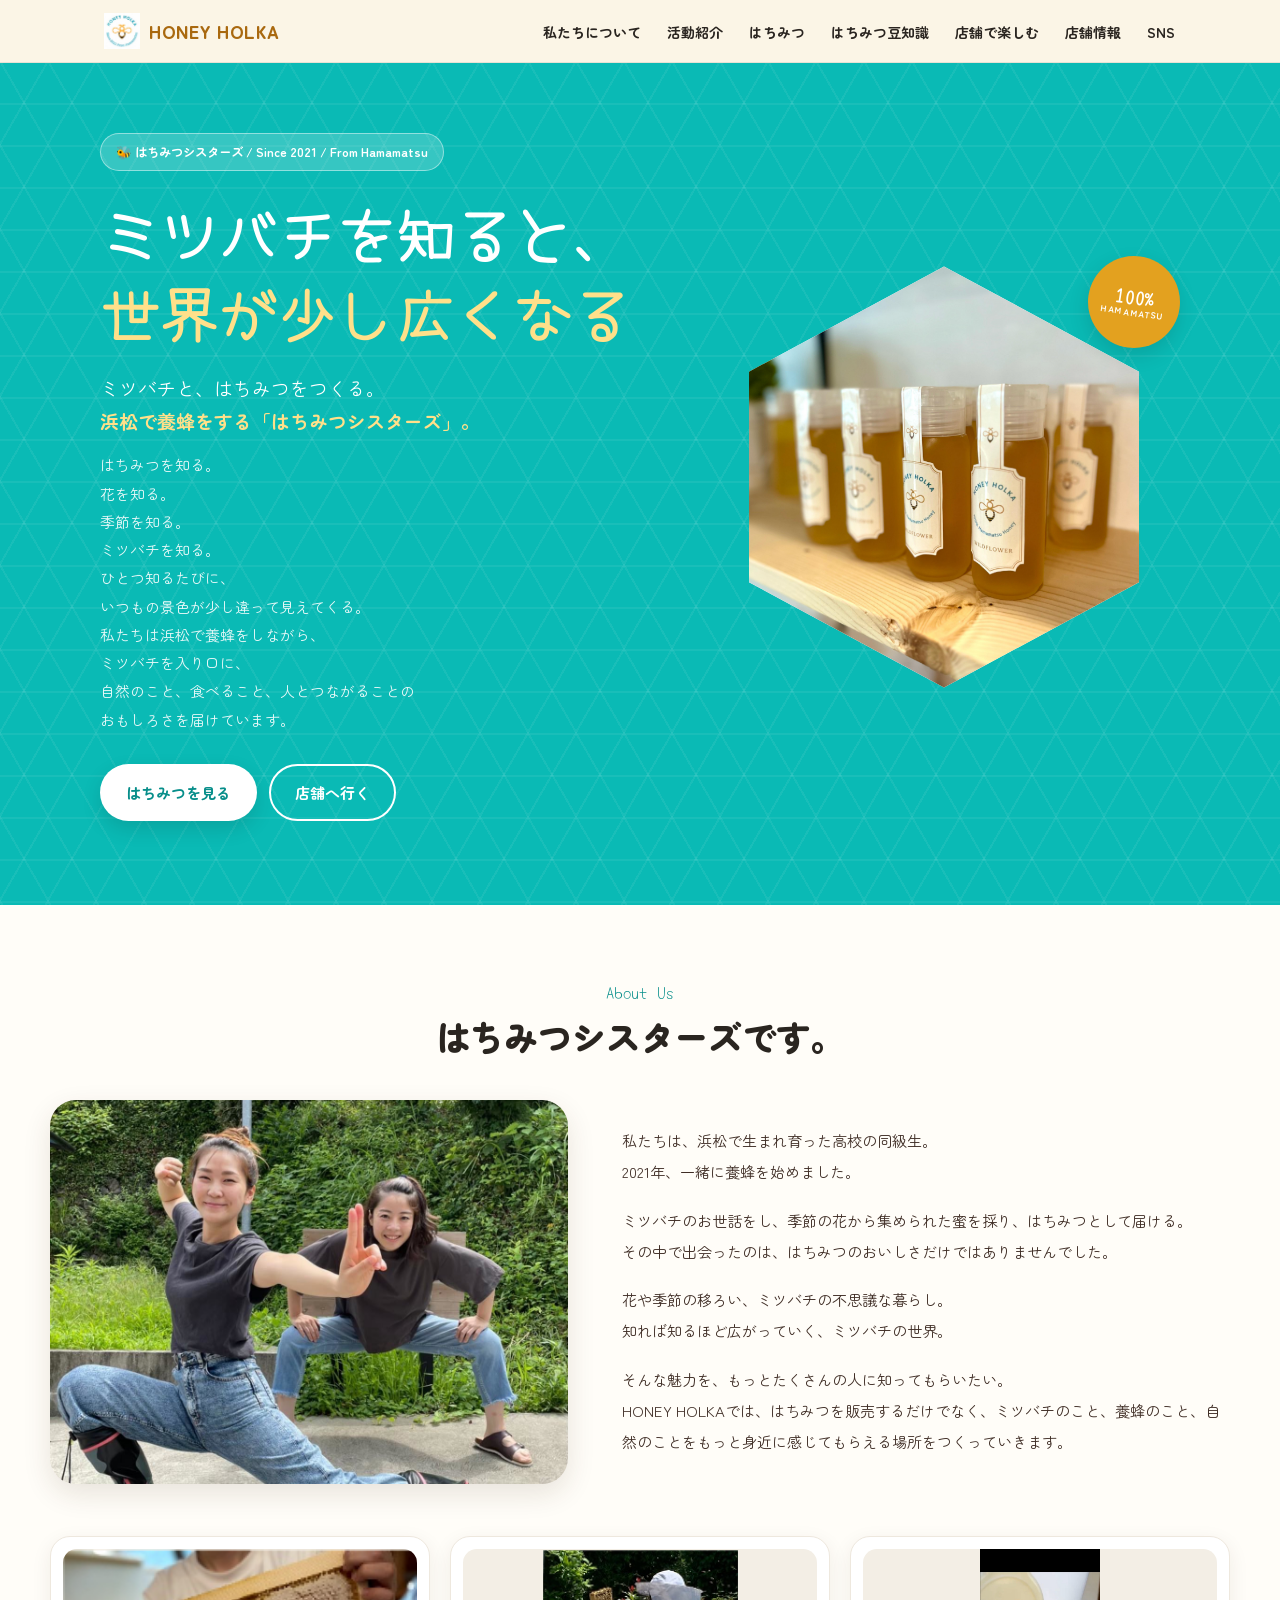
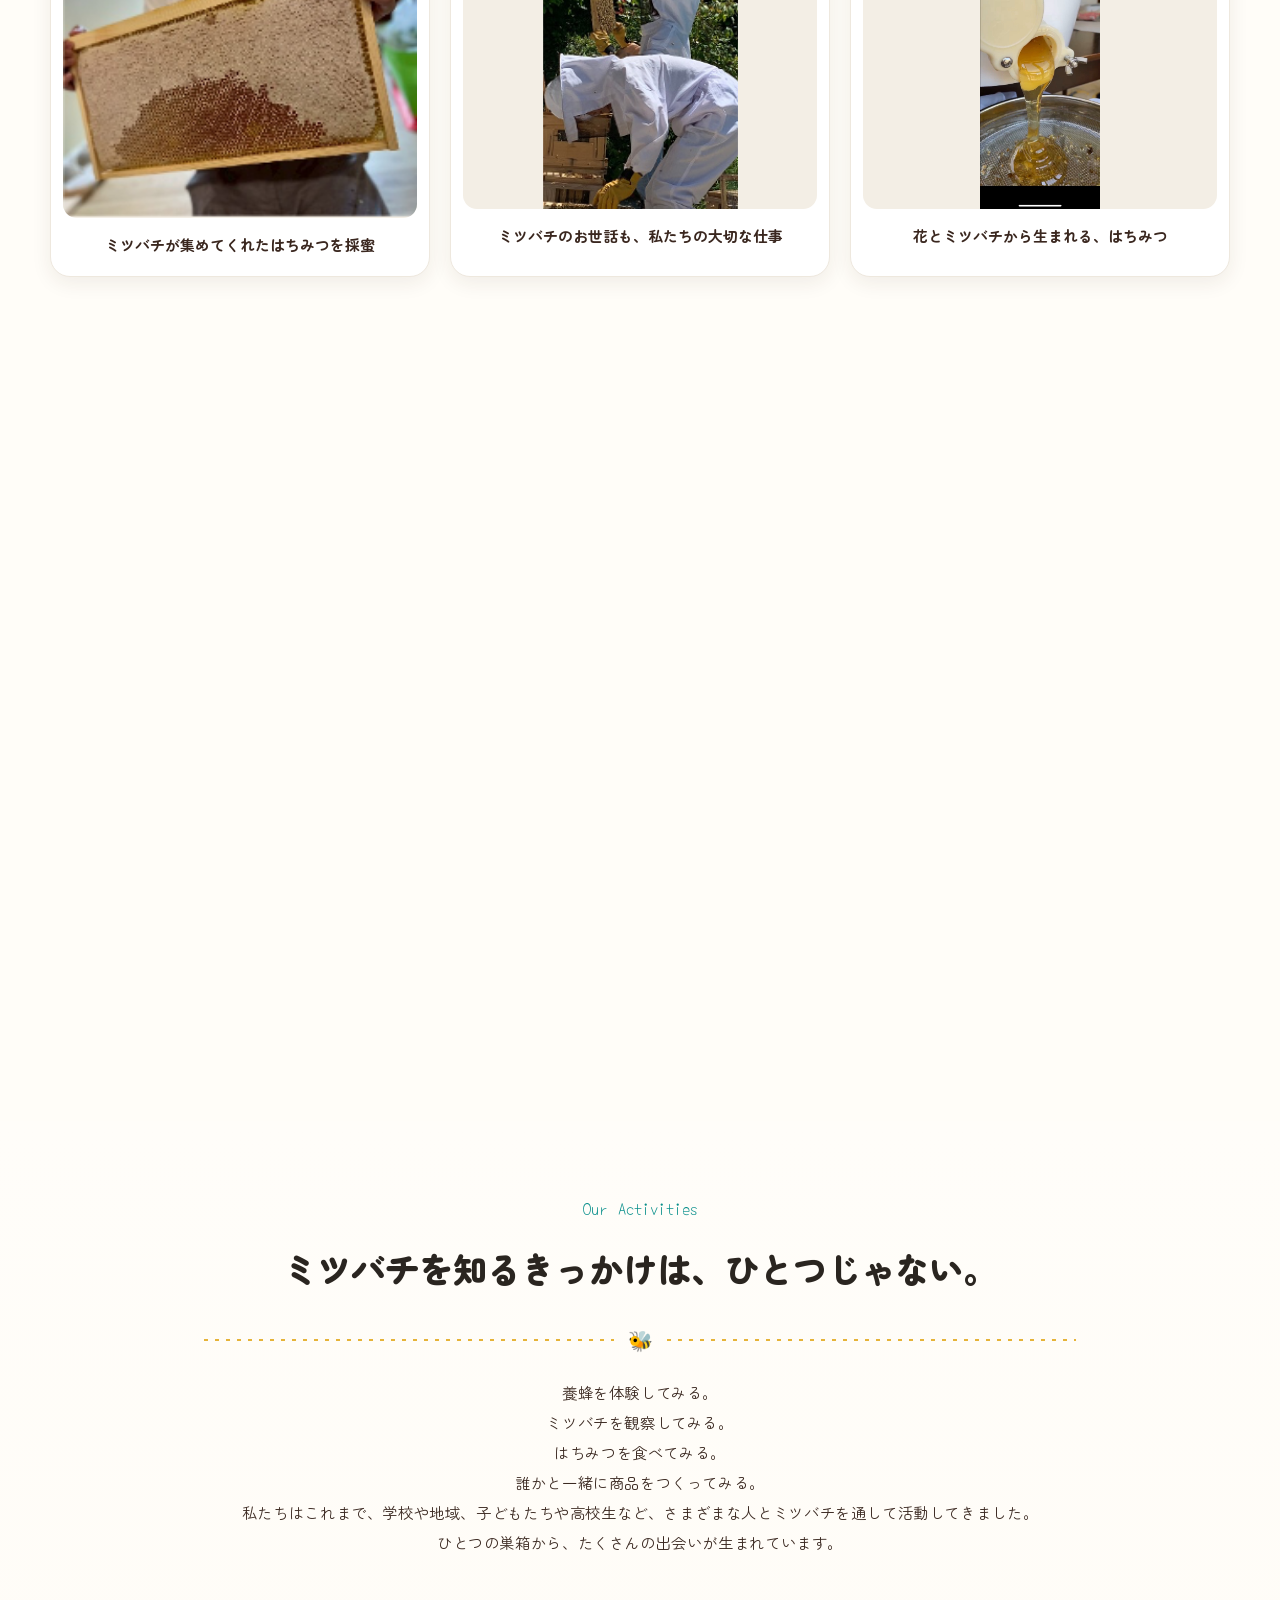
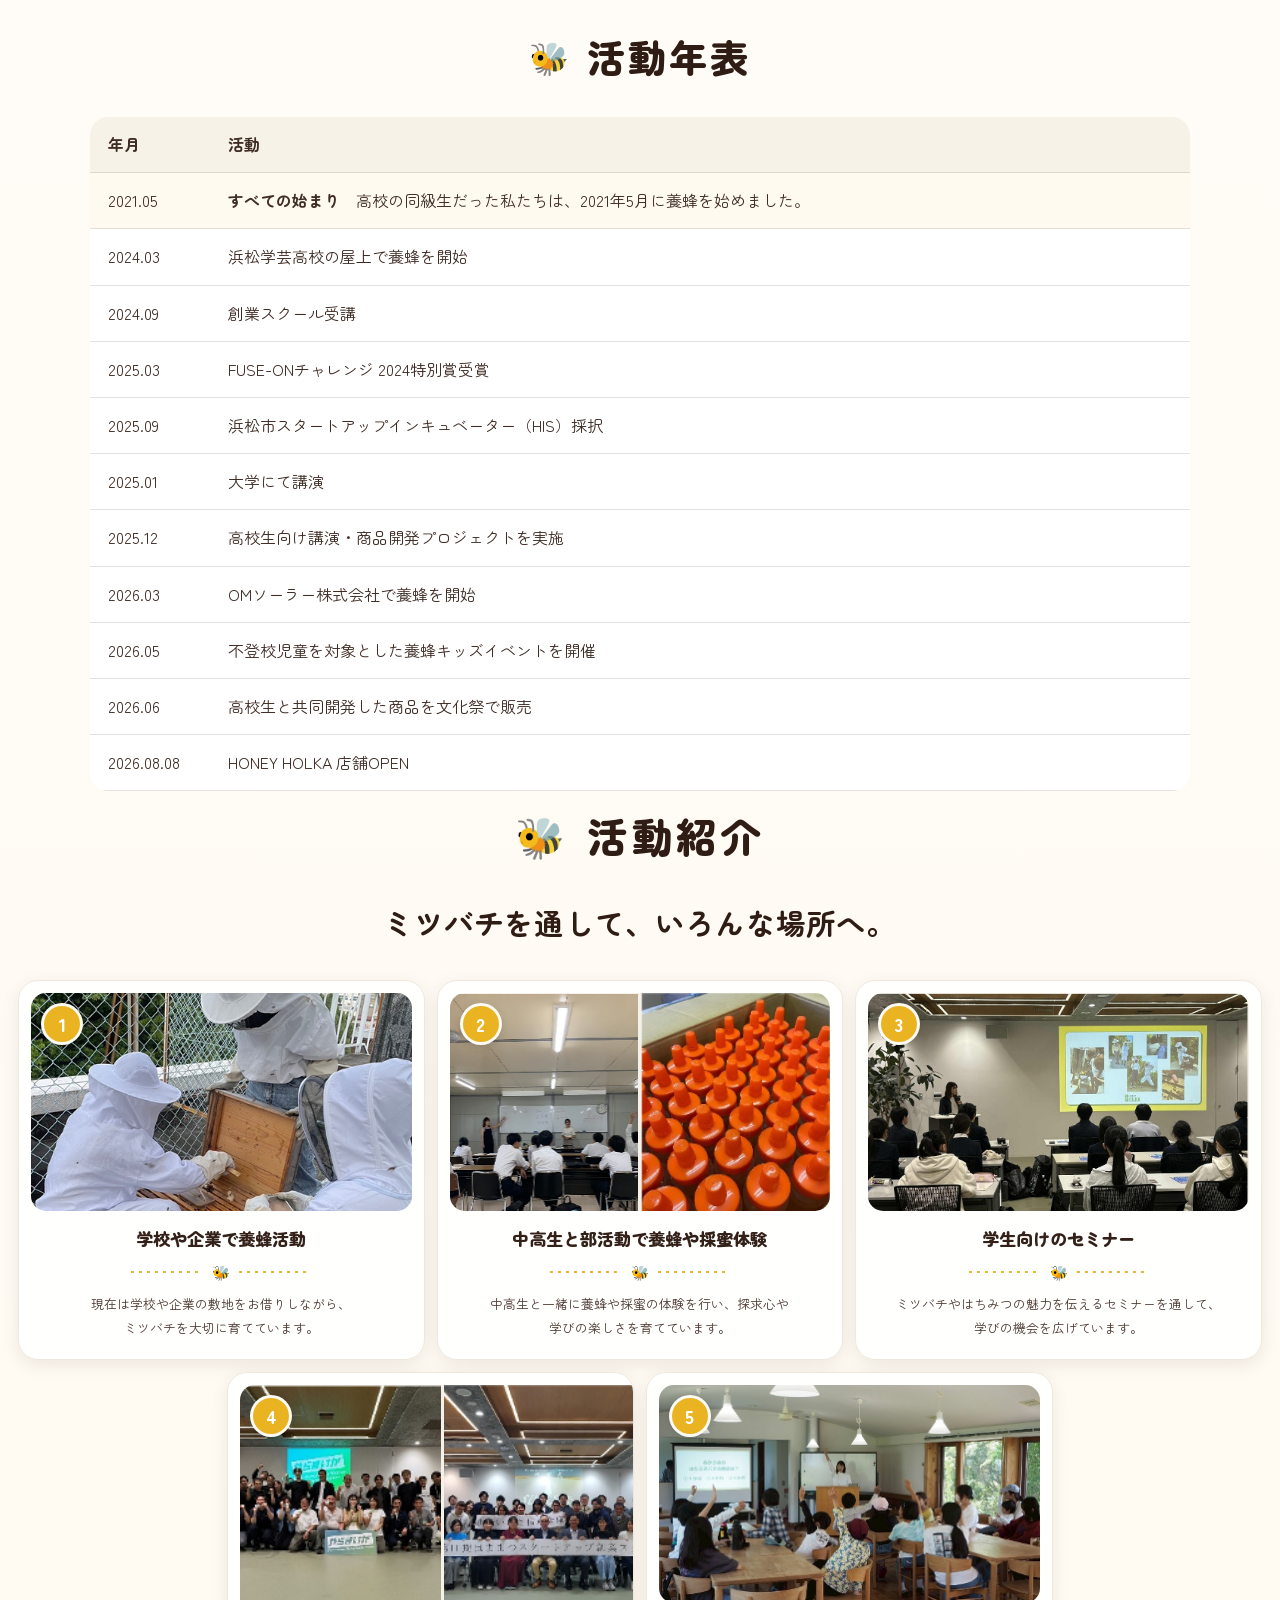
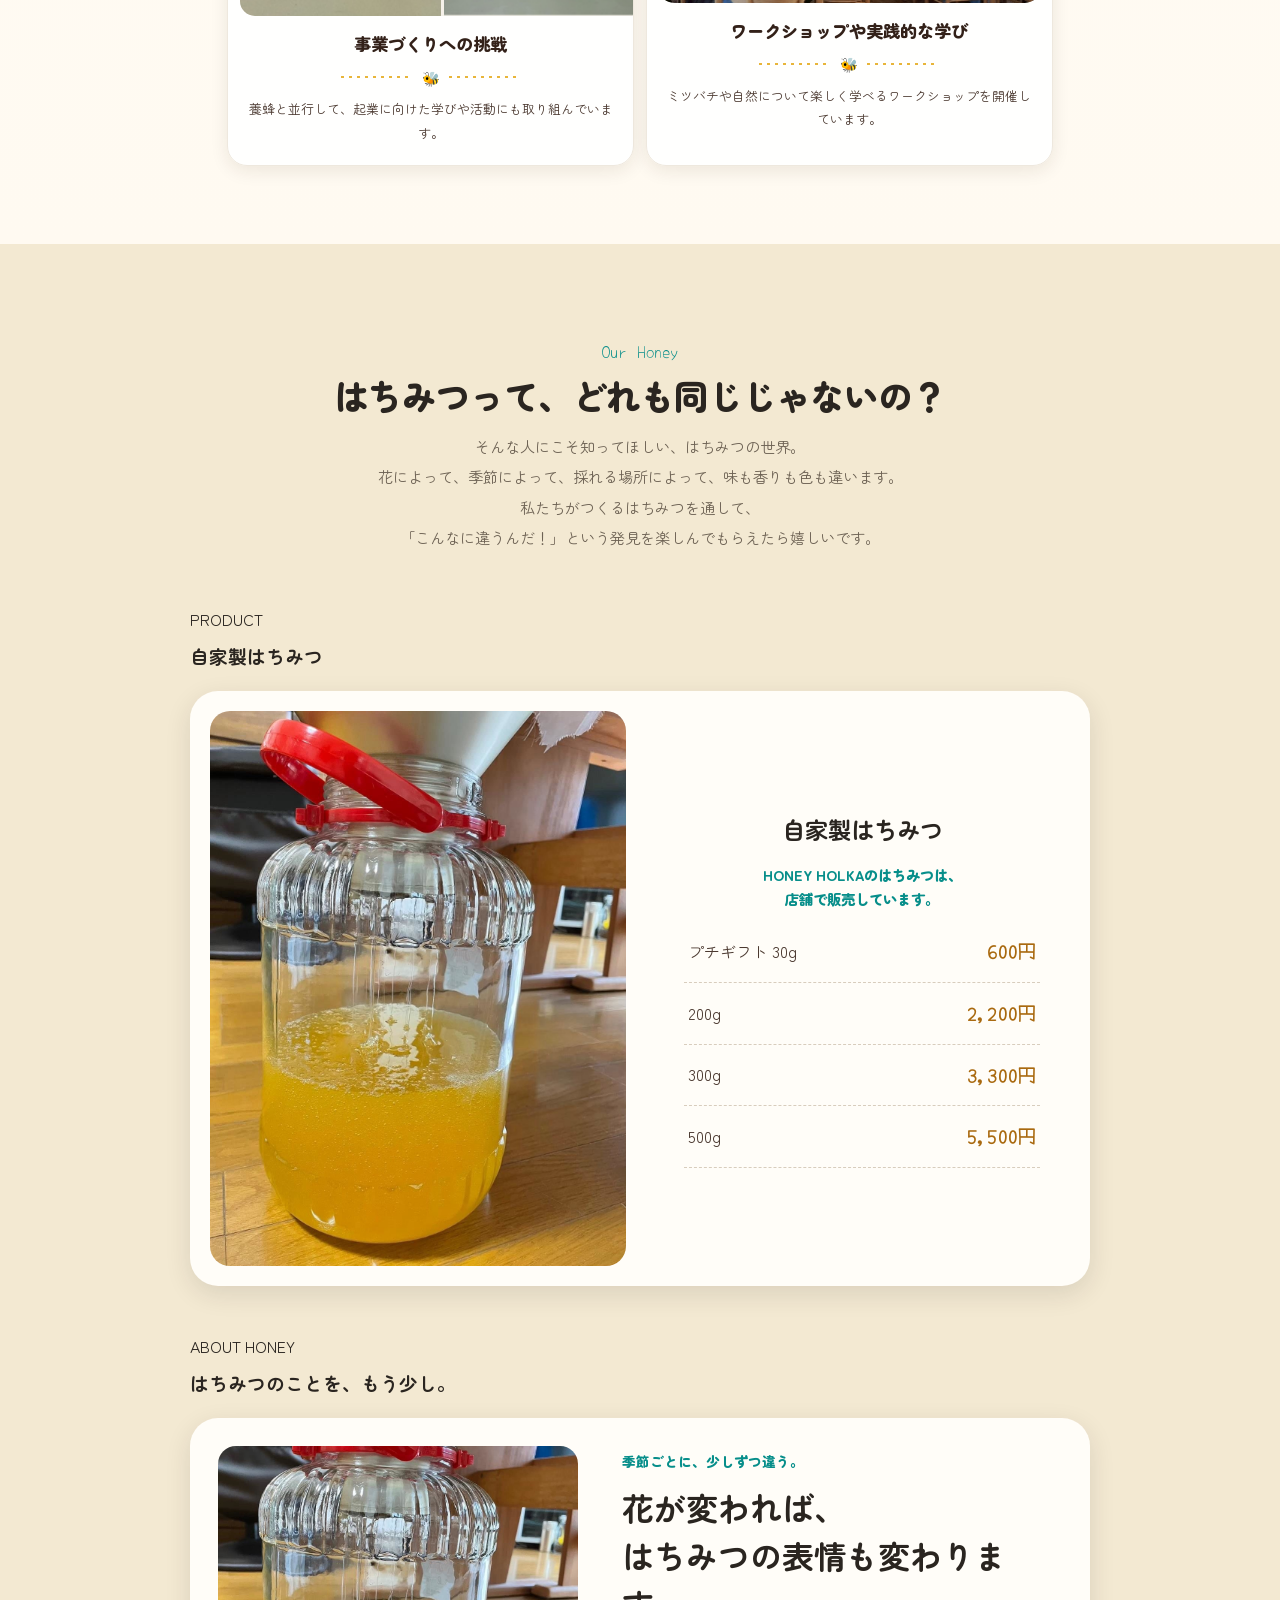
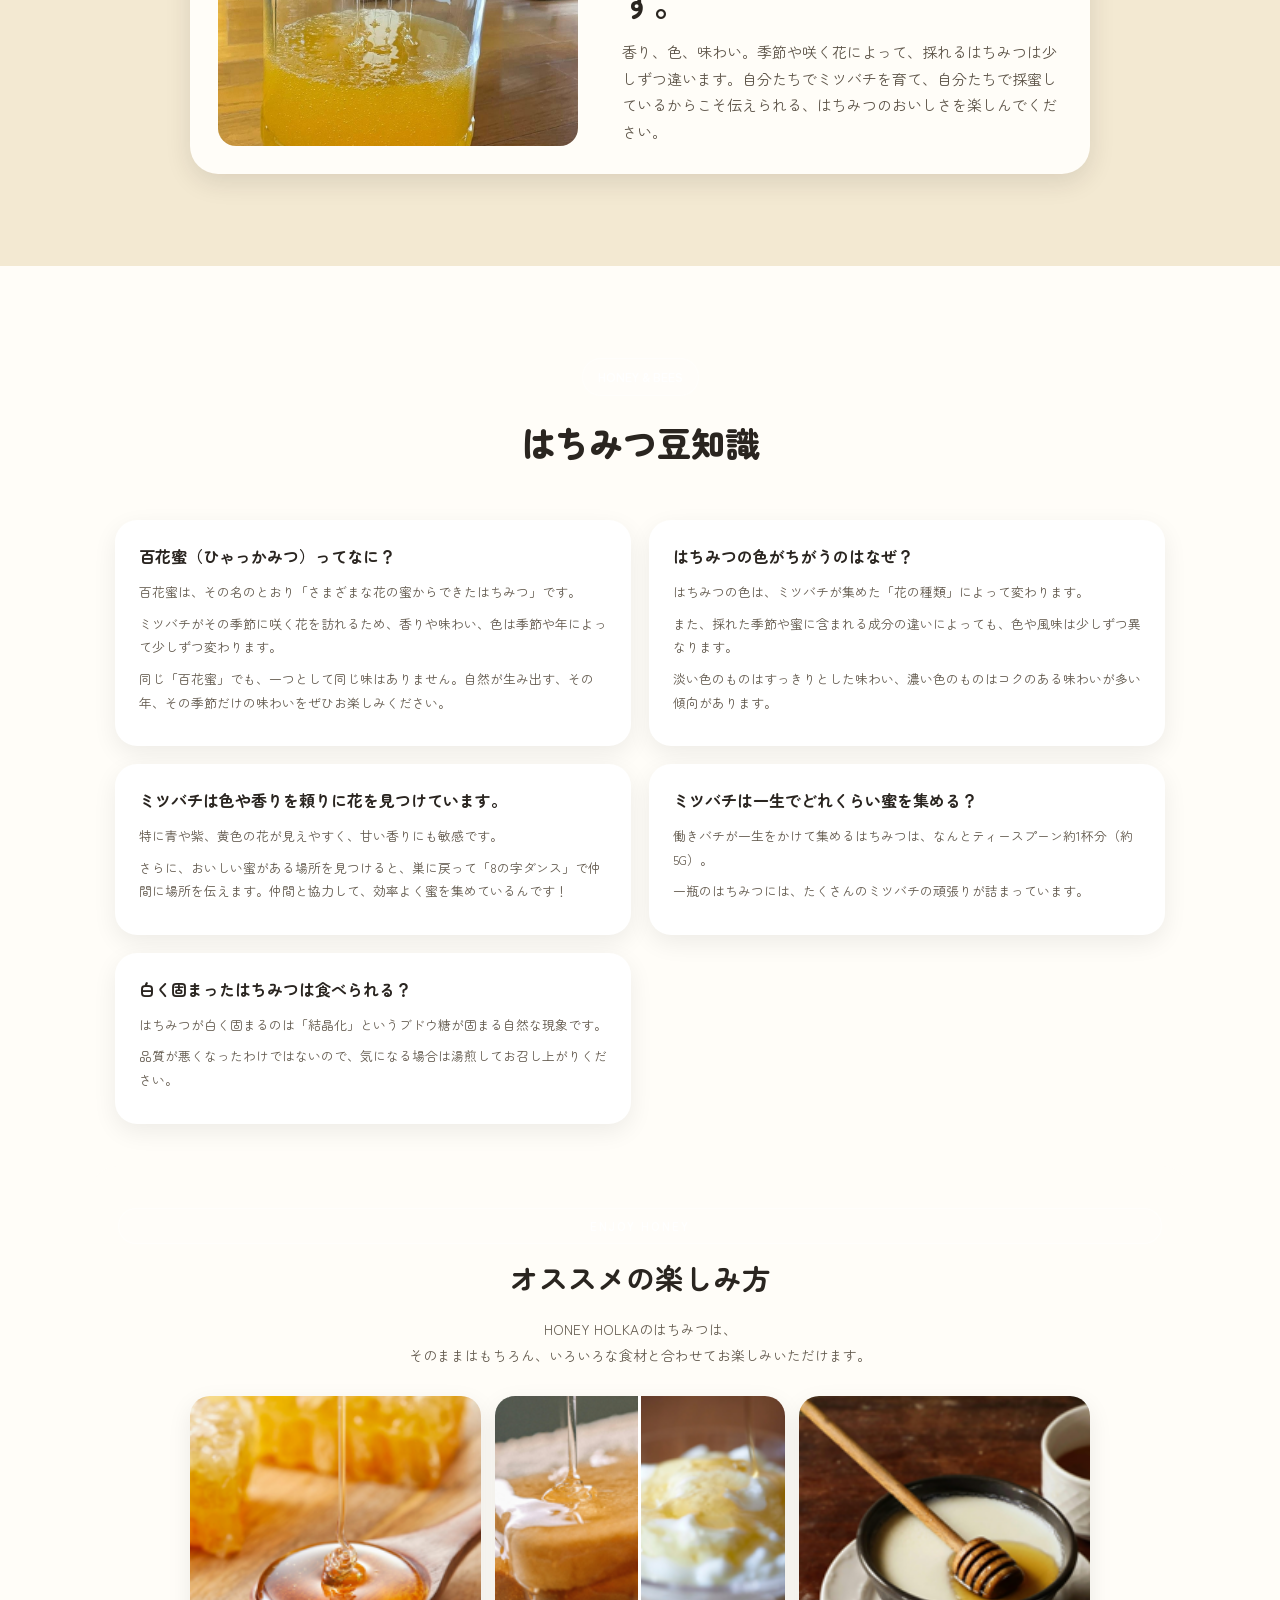
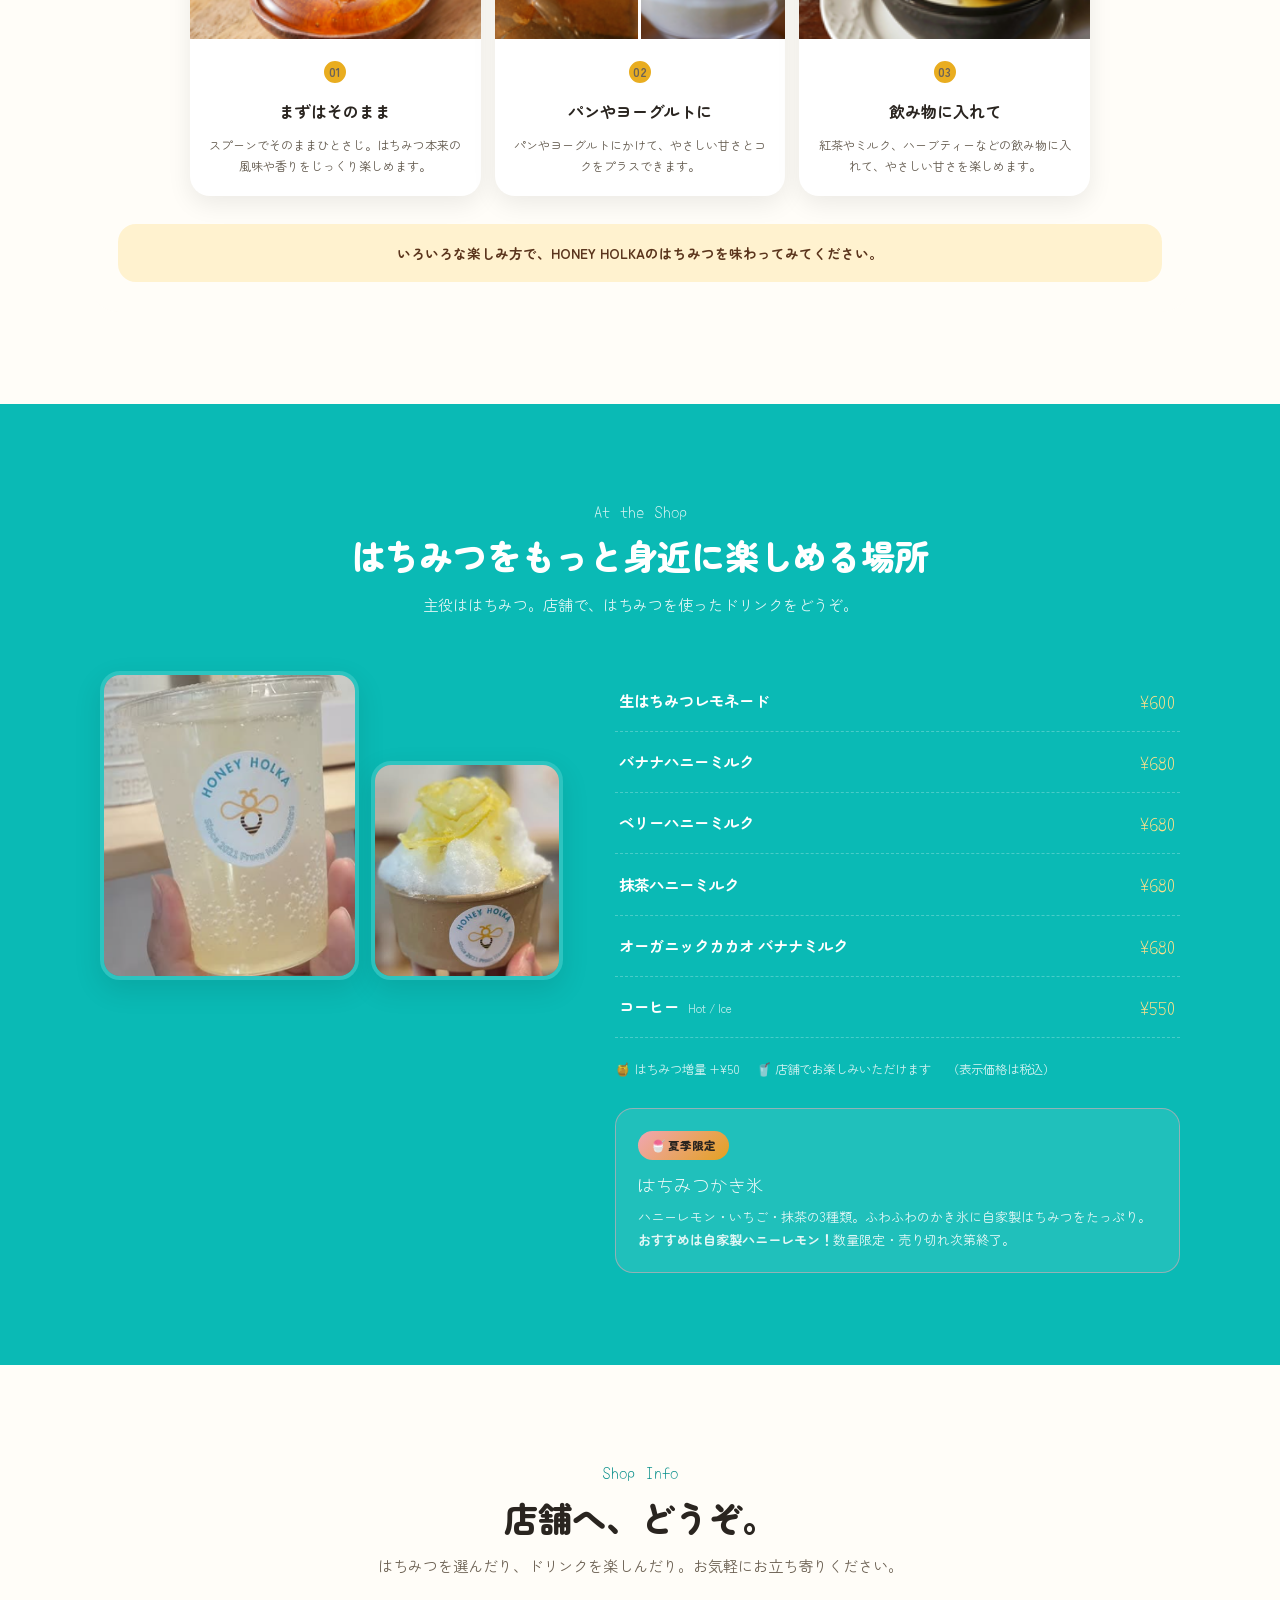
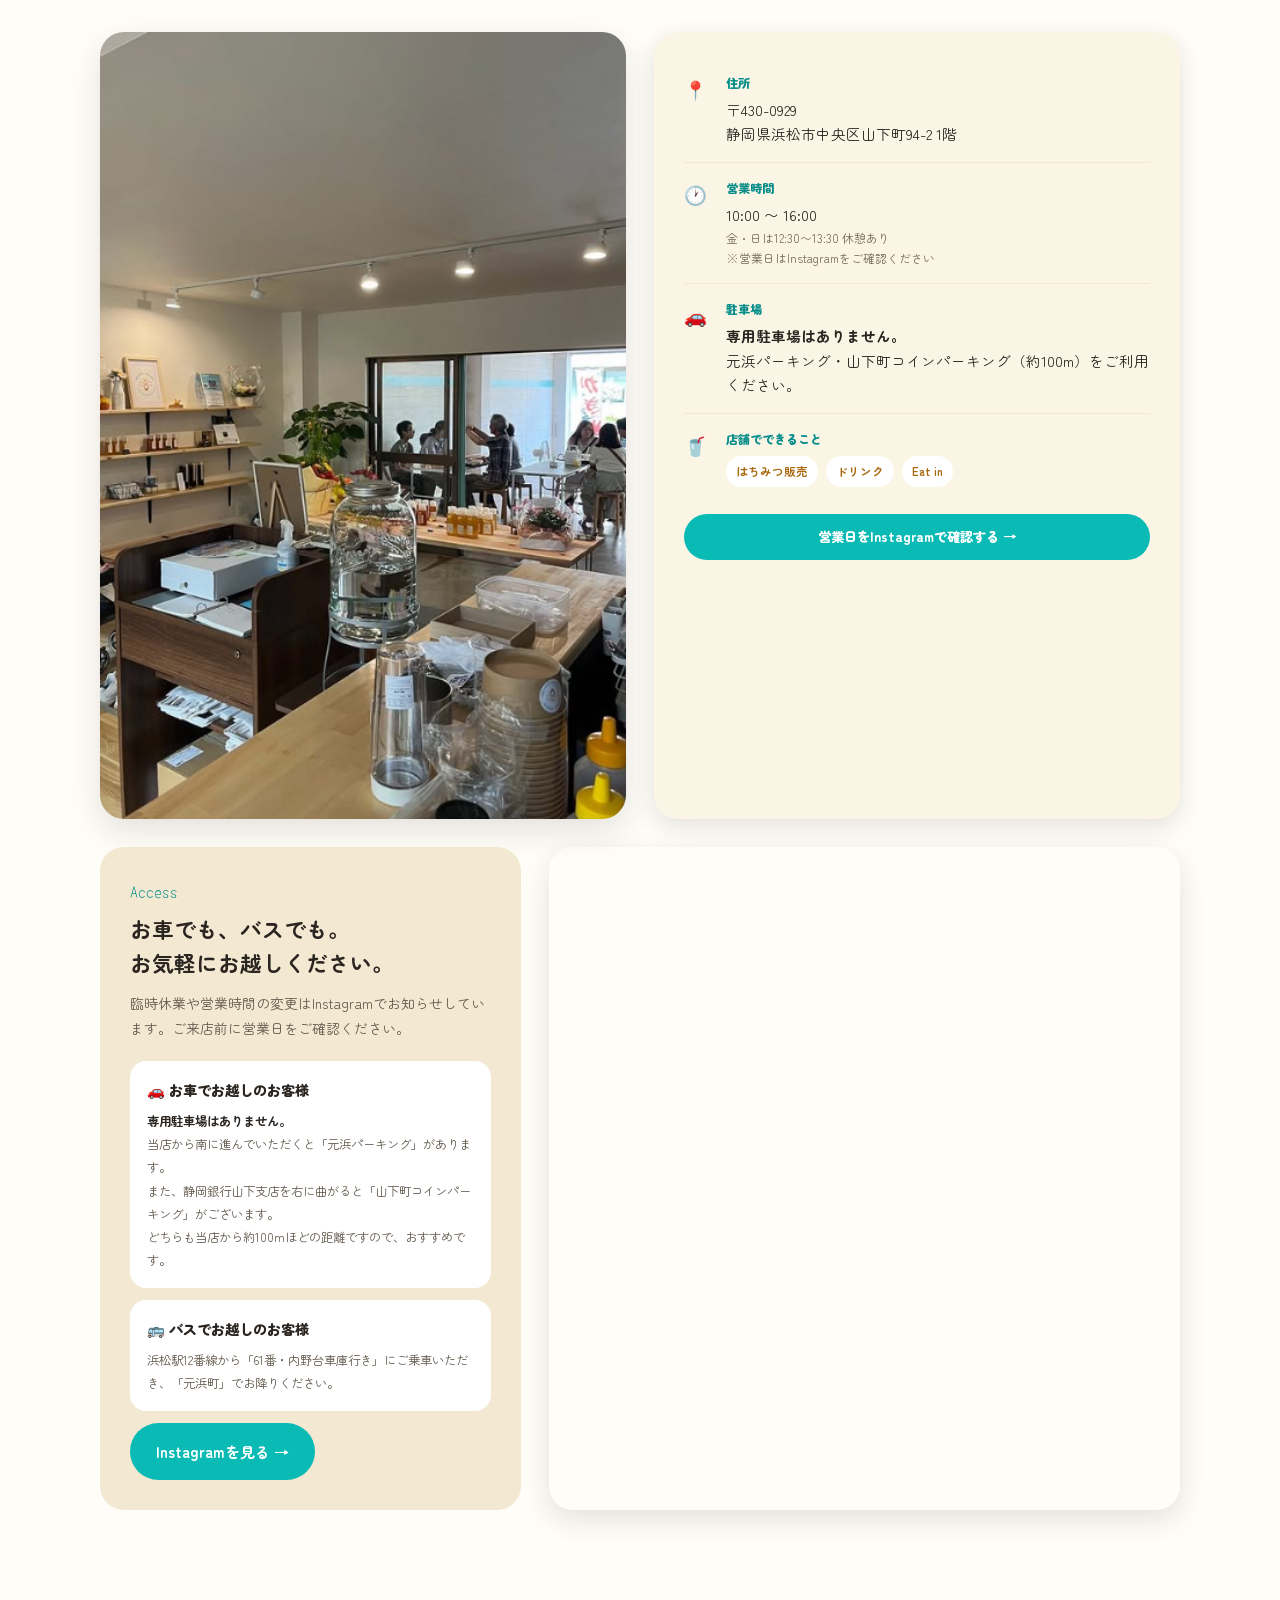
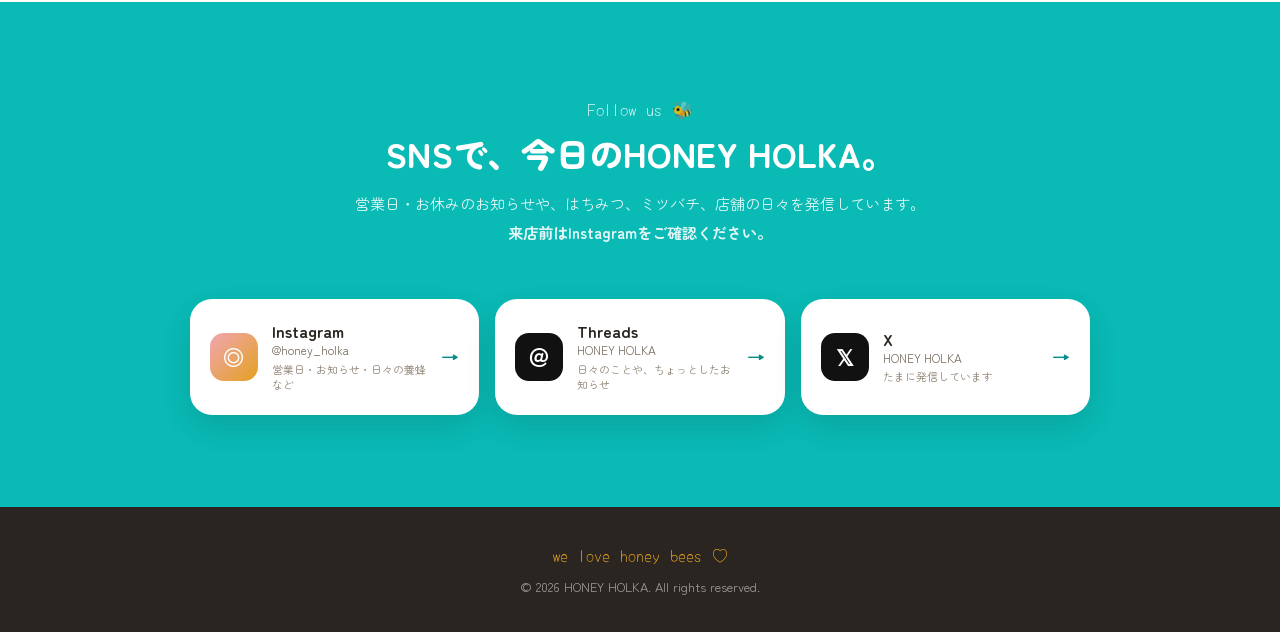
==== commit d309d3f1: "Update site content and styles Co-Authored-By: Claude Sonnet 4.6 <noreply@anthropic.com>" ====
--- a/index.html
+++ b/index.html
@@ -5,13 +5,13 @@
   <meta name="viewport" content="width=device-width, initial-scale=1.0">
   <title>HONEY HOLKA｜浜松の自家製はちみつ・養蜂・店舗販売</title>
   <meta name="description" content="浜松で養蜂をする「はちみつシスターズ」のHONEY HOLKA。自家製はちみつを店舗で販売し、はちみつを使ったドリンクや夏季限定のかき氷も楽しめます。">
-  <link rel="canonical" href="https://honey-holka.com/">
+  <link rel="canonical" href="https://honey-holka.hstudio.site/">
 
   <meta property="og:type" content="website">
   <meta property="og:title" content="HONEY HOLKA｜浜松の自家製はちみつ・養蜂・店舗販売">
   <meta property="og:description" content="浜松で養蜂をする「はちみつシスターズ」のHONEY HOLKA。自家製はちみつを店舗で販売し、はちみつを使ったドリンクも楽しめます。">
-  <meta property="og:url" content="https://honey-holka.com/">
-  <meta property="og:image" content="https://honey-holka.com/ogp.jpg">
+  <meta property="og:url" content="https://honey-holka.hstudio.site/">
+  <meta property="og:image" content="https://honey-holka.hstudio.site/ogp.jpg">
   <meta property="og:image:alt" content="HONEY HOLKAの自家製はちみつとブランドロゴ">
   <meta property="og:locale" content="ja_JP">
   <meta property="og:site_name" content="HONEY HOLKA">
@@ -19,38 +19,70 @@
   <meta name="twitter:card" content="summary_large_image">
   <meta name="twitter:title" content="HONEY HOLKA｜浜松の自家製はちみつ・養蜂・店舗販売">
   <meta name="twitter:description" content="浜松で養蜂をする「はちみつシスターズ」の自家製はちみつ店舗。">
-  <meta name="twitter:image" content="https://honey-holka.com/ogp.jpg">
+  <meta name="twitter:image" content="https://honey-holka.hstudio.site/ogp.jpg">
   <meta name="twitter:image:alt" content="HONEY HOLKAの自家製はちみつとブランドロゴ">
 
   <script type="application/ld+json">
-  {
-    "@context": "https://schema.org",
-    "@type": "LocalBusiness",
-    "@id": "https://honey-holka.com/#business",
-    "name": "HONEY HOLKA",
-    "description": "浜松で養蜂をするはちみつシスターズのHONEY HOLKA。自家製はちみつを店舗で販売し、はちみつを使ったドリンクも楽しめます。",
-    "url": "https://honey-holka.com/",
-    "image": "https://honey-holka.com/ogp.jpg",
-    "sameAs": [
-      "https://www.instagram.com/honey_holka/",
-      "https://www.threads.com/@honey_holka",
-      "https://x.com/honey_holka"
-    ],
-    "address": {
-      "@type": "PostalAddress",
-      "streetAddress": "山下町94-2 1階",
-      "addressLocality": "浜松市中央区",
-      "addressRegion": "静岡県",
-      "postalCode": "430-0929",
-      "addressCountry": "JP"
+{
+  "@context": "https://schema.org",
+  "@graph": [
+    {
+      "@type": "WebSite",
+      "@id": "https://honey-holka.hstudio.site/#website",
+      "url": "https://honey-holka.hstudio.site/",
+      "name": "HONEY HOLKA",
+      "inLanguage": "ja-JP",
+      "publisher": {"@id": "https://honey-holka.hstudio.site/#business"}
     },
-    "areaServed": {
-      "@type": "City",
-      "name": "浜松市"
+    {
+      "@type": "WebPage",
+      "@id": "https://honey-holka.hstudio.site/#webpage",
+      "url": "https://honey-holka.hstudio.site/",
+      "name": "HONEY HOLKA｜浜松の自家製はちみつ・養蜂・店舗販売",
+      "isPartOf": {"@id": "https://honey-holka.hstudio.site/#website"},
+      "about": {"@id": "https://honey-holka.hstudio.site/#business"},
+      "inLanguage": "ja-JP"
     },
-    "knowsAbout": ["はちみつ", "養蜂", "ミツバチ", "浜松"]
-  }
-  </script>
+    {
+      "@type": "Store",
+      "@id": "https://honey-holka.hstudio.site/#business",
+      "name": "HONEY HOLKA",
+      "description": "浜松で養蜂をするはちみつシスターズのHONEY HOLKA。自家製はちみつを店舗で販売し、はちみつを使ったドリンクも楽しめます。",
+      "url": "https://honey-holka.hstudio.site/",
+      "logo": "https://honey-holka.hstudio.site/images/symbol.png",
+      "image": ["https://honey-holka.hstudio.site/ogp.jpg"],
+      "sameAs": [
+        "https://www.instagram.com/honey_holka/",
+        "https://www.threads.com/@honey_holka",
+        "https://x.com/honey_holka"
+      ],
+      "address": {
+        "@type": "PostalAddress",
+        "streetAddress": "山下町94-2 1階",
+        "addressLocality": "浜松市中央区",
+        "addressRegion": "静岡県",
+        "postalCode": "430-0929",
+        "addressCountry": "JP"
+      },
+      "areaServed": {
+        "@type": "City",
+        "name": "浜松市"
+      },
+      "hasMap": "https://www.google.com/maps/search/?api=1&query=HONEY+HOLKA+浜松市中央区山下町94-2",
+      "knowsAbout": ["はちみつ", "養蜂", "ミツバチ", "浜松"],
+      "makesOffer": {
+        "@type": "Offer",
+        "itemOffered": {
+          "@type": "Product",
+          "name": "HONEY HOLKA 自家製はちみつ"
+        },
+        "priceCurrency": "JPY",
+        "availability": "https://schema.org/InStoreOnly"
+      }
+    }
+  ]
+}
+</script>
 
   <link rel="icon" type="image/png" href="images/favicon.png">
   <link rel="preconnect" href="https://fonts.googleapis.com">
@@ -555,7 +587,7 @@
         </div>
         <div class="shop-map">
           <iframe
-            src="https://maps.google.com/maps?q=静岡県浜松市中央区山下町94-2&output=embed&z=16&hl=ja"
+            src="https://maps.google.com/maps?q=HONEY%20HOLKA%20浜松市中央区山下町94-2&output=embed&z=17&hl=ja"
             width="100%" height="100%" style="border:0;" allowfullscreen=""
             loading="lazy" referrerpolicy="no-referrer-when-downgrade"
             title="HONEY HOLKAの地図"></iframe>
--- a/style.css
+++ b/style.css
@@ -69,6 +69,10 @@
 .shop{background:var(--white)}.shop-info-top{display:grid;grid-template-columns:1fr 1fr;gap:28px;margin-bottom:28px}.shop-interior-wrap{border-radius:24px;overflow:hidden;box-shadow:0 12px 32px var(--shadow)}.shop-interior-wrap img{width:100%;height:100%;min-height:430px;object-fit:cover}
 .info-card{background:var(--cream);border-radius:24px;padding:26px 30px;box-shadow:0 8px 24px var(--shadow)}.info-row{display:flex;gap:14px;padding:15px 0;border-bottom:1px solid var(--cream-deep)}.info-row:last-of-type{border-bottom:none}.info-icon{width:28px;flex:none;font-size:1.15rem}.info-row .label{font-weight:900;font-size:.76rem;color:var(--mint-deep);margin-bottom:3px}.info-row .value{font-size:.91rem;line-height:1.7}.note-text{font-size:.74rem;color:#756a5b;display:block}.badge-row{display:flex;gap:8px;flex-wrap:wrap;margin-top:5px}.badge{background:white;color:var(--honey-dark);font-weight:700;font-size:.72rem;padding:5px 10px;border-radius:999px}
 .instagram-link{display:block;background:var(--mint);color:white;text-align:center;border-radius:999px;padding:11px 16px;font-size:.83rem;font-weight:900;margin-top:12px}.access-block{display:grid;grid-template-columns:.8fr 1.2fr;gap:28px;align-items:stretch}.access-copy{background:var(--cream-deep);border-radius:24px;padding:30px}.access-copy .tag{color:var(--mint-deep);font-size:1rem}.access-copy h3{font-size:1.35rem;line-height:1.55;margin:7px 0 12px}.access-copy p{font-size:.87rem;color:#62594d;margin-bottom:20px}.access-detail{background:white;border-radius:16px;padding:16px 17px;margin:12px 0}.access-detail-title{font-weight:900;font-size:.9rem;color:var(--charcoal);margin-bottom:7px}.access-detail-text{font-size:.78rem!important;line-height:1.85;color:#62594d;margin:0!important}.access-detail-text strong{color:var(--charcoal)}.btn-mint{background:var(--mint);color:white}.shop-map{border-radius:24px;overflow:hidden;box-shadow:0 10px 28px var(--shadow);min-height:330px}.shop-map iframe{width:100%;height:100%;min-height:330px;display:block}
+@media(max-width:680px){
+  .shop-map{min-height:360px}
+  .shop-map iframe{min-height:360px}
+}
 
 /* sns */
 .sns{background:var(--mint);text-align:center;color:white}.sns .section-head .tag{color:rgba(255,255,255,.85)}.sns .section-head h2,.sns .section-head p{color:white}.sns-sub{font-size:.92rem;opacity:.88;margin-top:10px;line-height:1.9}
@@ -362,8 +366,39 @@
 .about-gallery-photo-v16 img{
   display:block;
   width:100%;
-  aspect-ratio:1.45/1;
-  object-fit:cover;
+  height:auto;
+  aspect-ratio:auto;
+  object-fit:contain;
+}
+/* 縦写真もトリミングせず、カード内で自然に見せる */
+.about-gallery-card-v16:has(img[src*="about-beekeeping" ]),
+.about-gallery-card-v16:has(img[src*="about-flower-honey" ]){
+  display:flex;
+  flex-direction:column;
+}
+.about-gallery-card-v16:has(img[src*="about-beekeeping" ]) .about-gallery-photo-v16,
+.about-gallery-card-v16:has(img[src*="about-flower-honey" ]) .about-gallery-photo-v16{
+  display:flex;
+  align-items:center;
+  justify-content:center;
+  min-height:260px;
+}
+.about-gallery-card-v16:has(img[src*="about-beekeeping" ]) img,
+.about-gallery-card-v16:has(img[src*="about-flower-honey" ]) img{
+  width:100%;
+  height:260px;
+  object-fit:contain;
+}
+@media(max-width:850px){
+  .about-gallery-card-v16:has(img[src*="about-beekeeping" ]) .about-gallery-photo-v16,
+  .about-gallery-card-v16:has(img[src*="about-flower-honey" ]) .about-gallery-photo-v16{
+    min-height:0;
+  }
+  .about-gallery-card-v16:has(img[src*="about-beekeeping" ]) img,
+  .about-gallery-card-v16:has(img[src*="about-flower-honey" ]) img{
+    height:auto;
+    max-height:420px;
+  }
 }
 .about-gallery-card-v16 h3{
   margin:15px 7px 0;
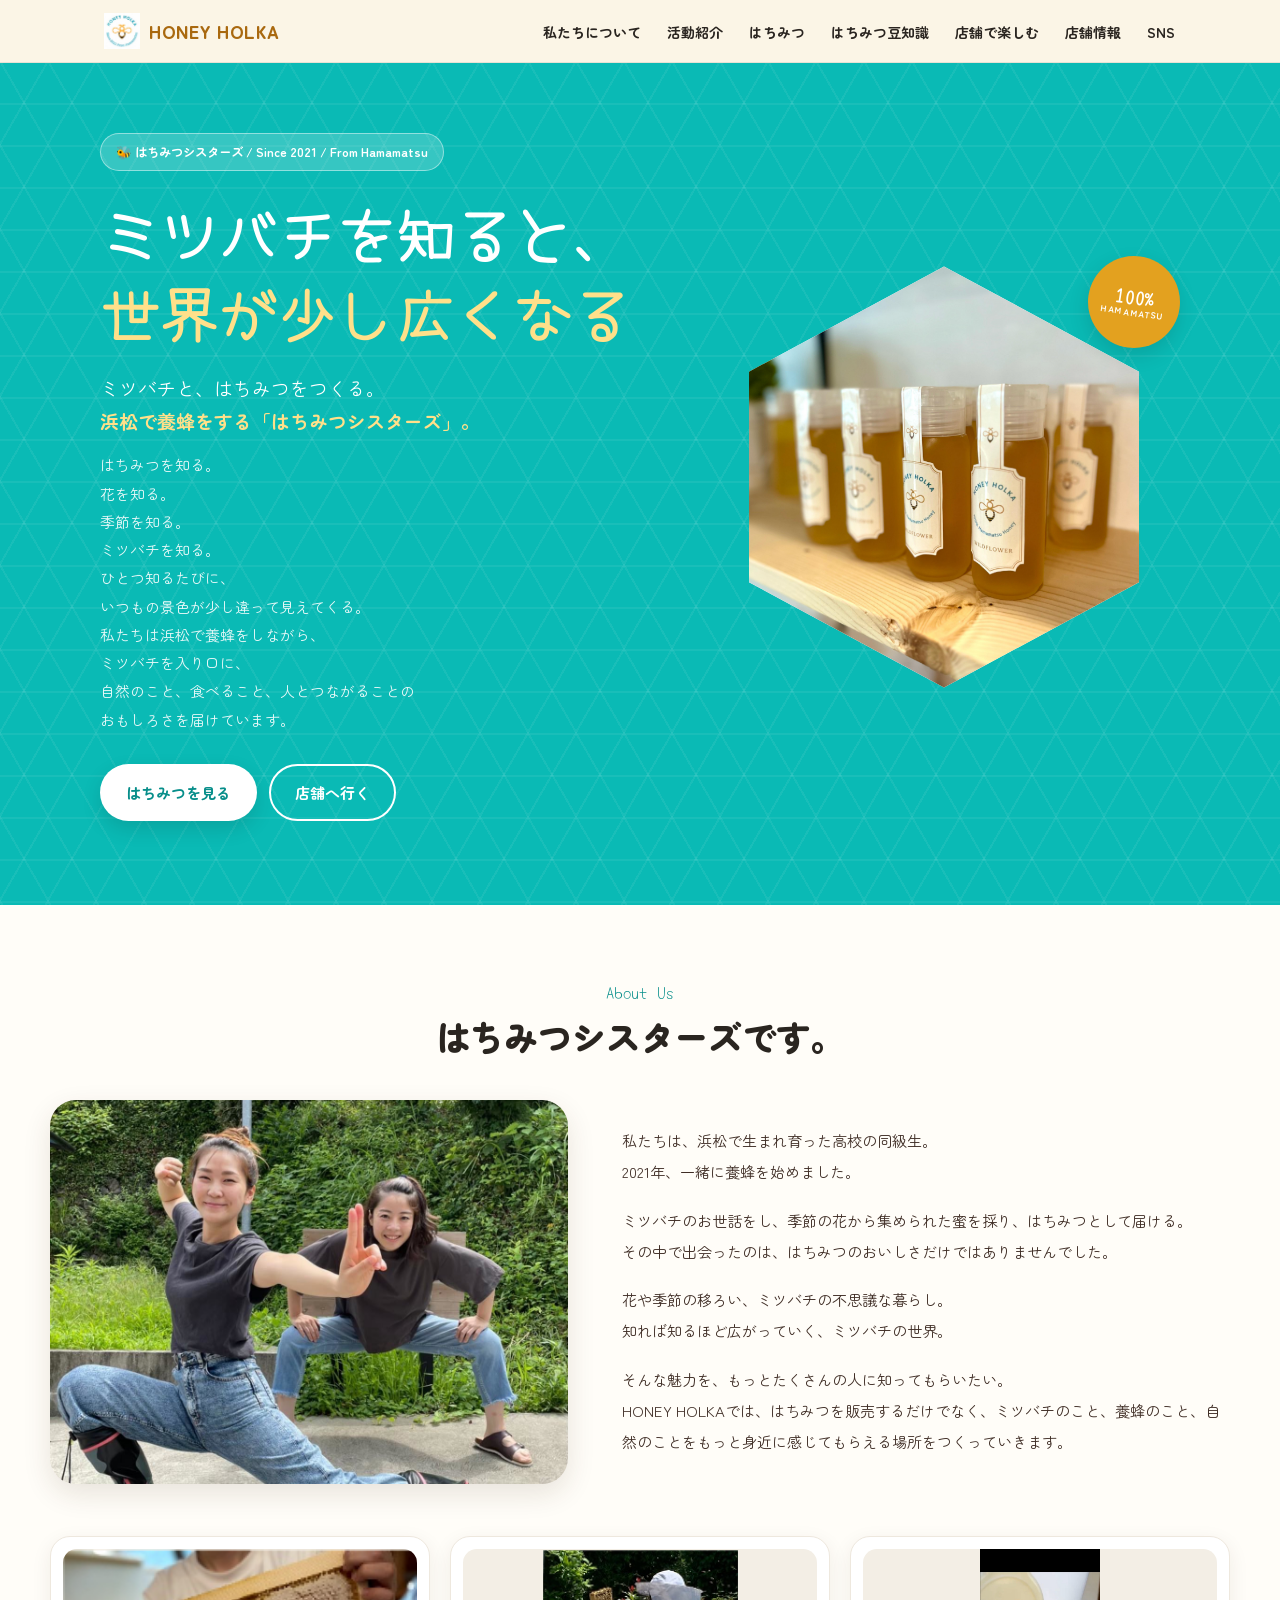
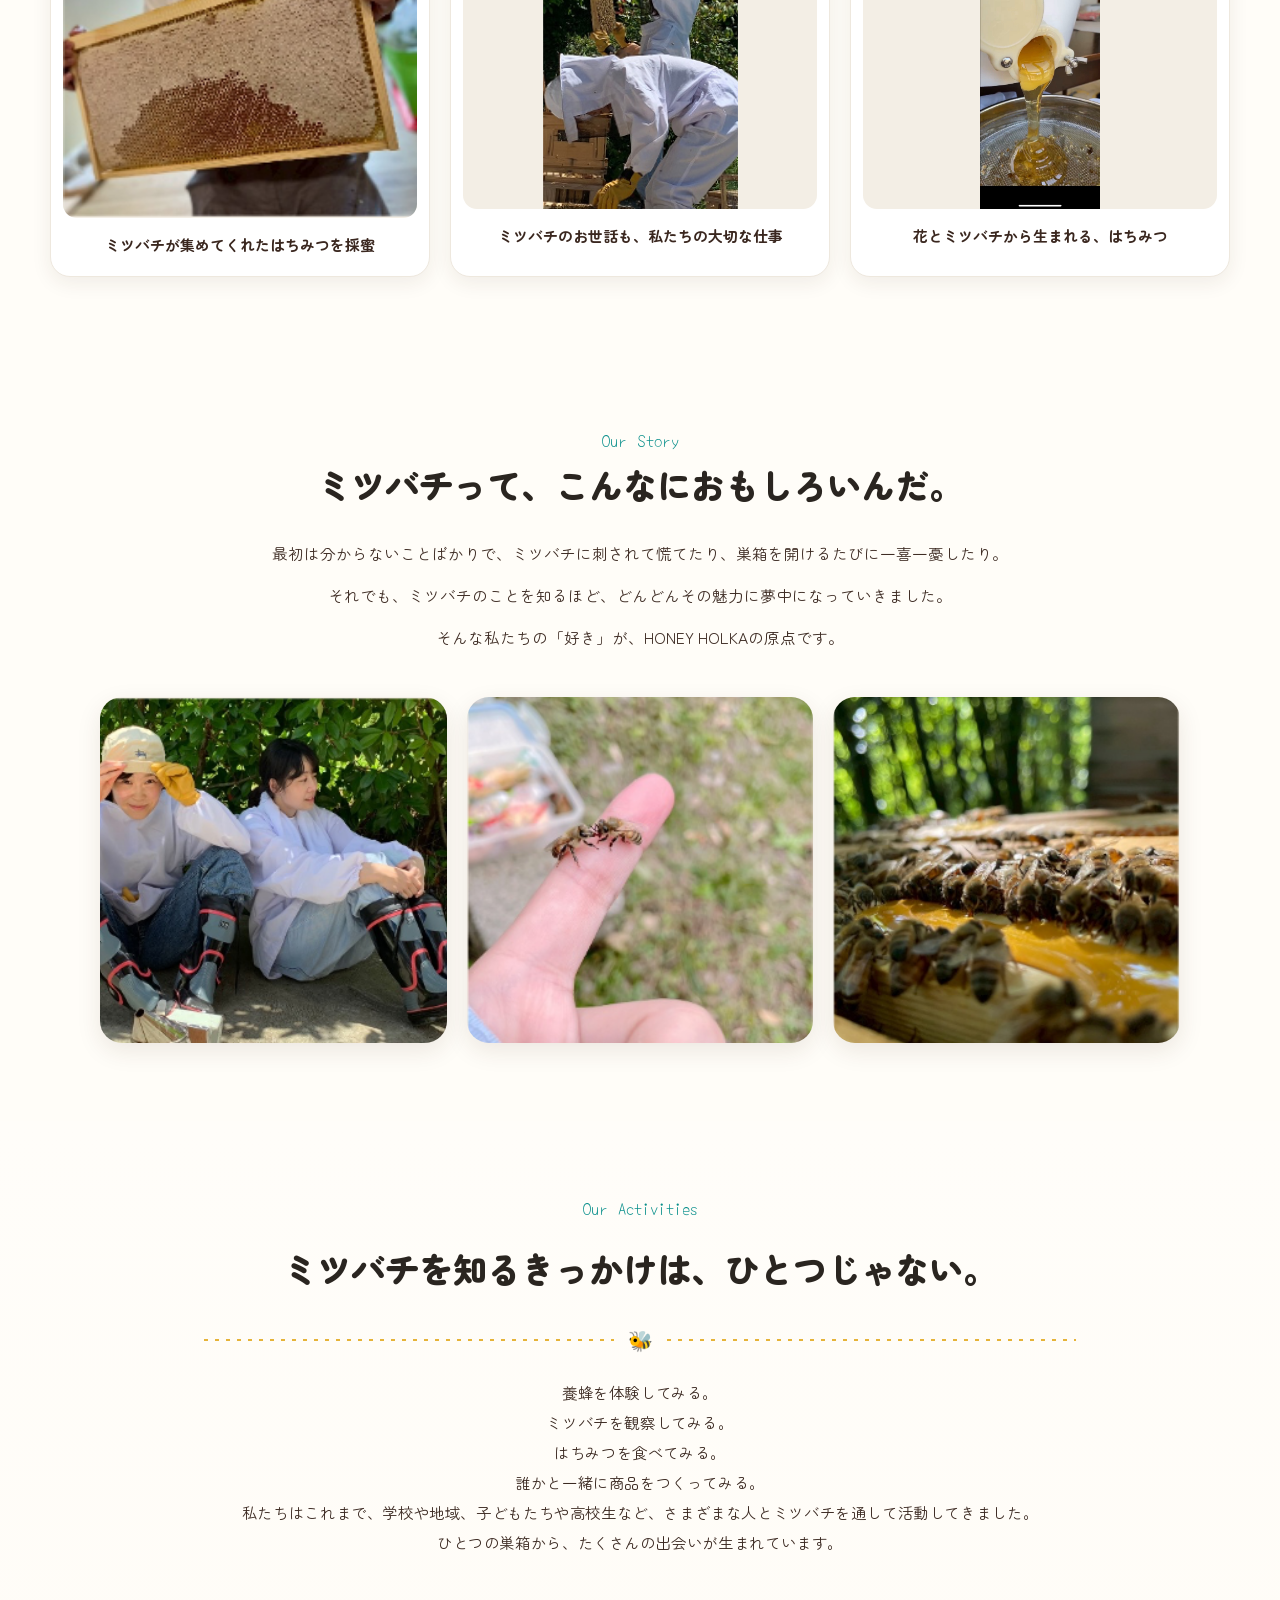
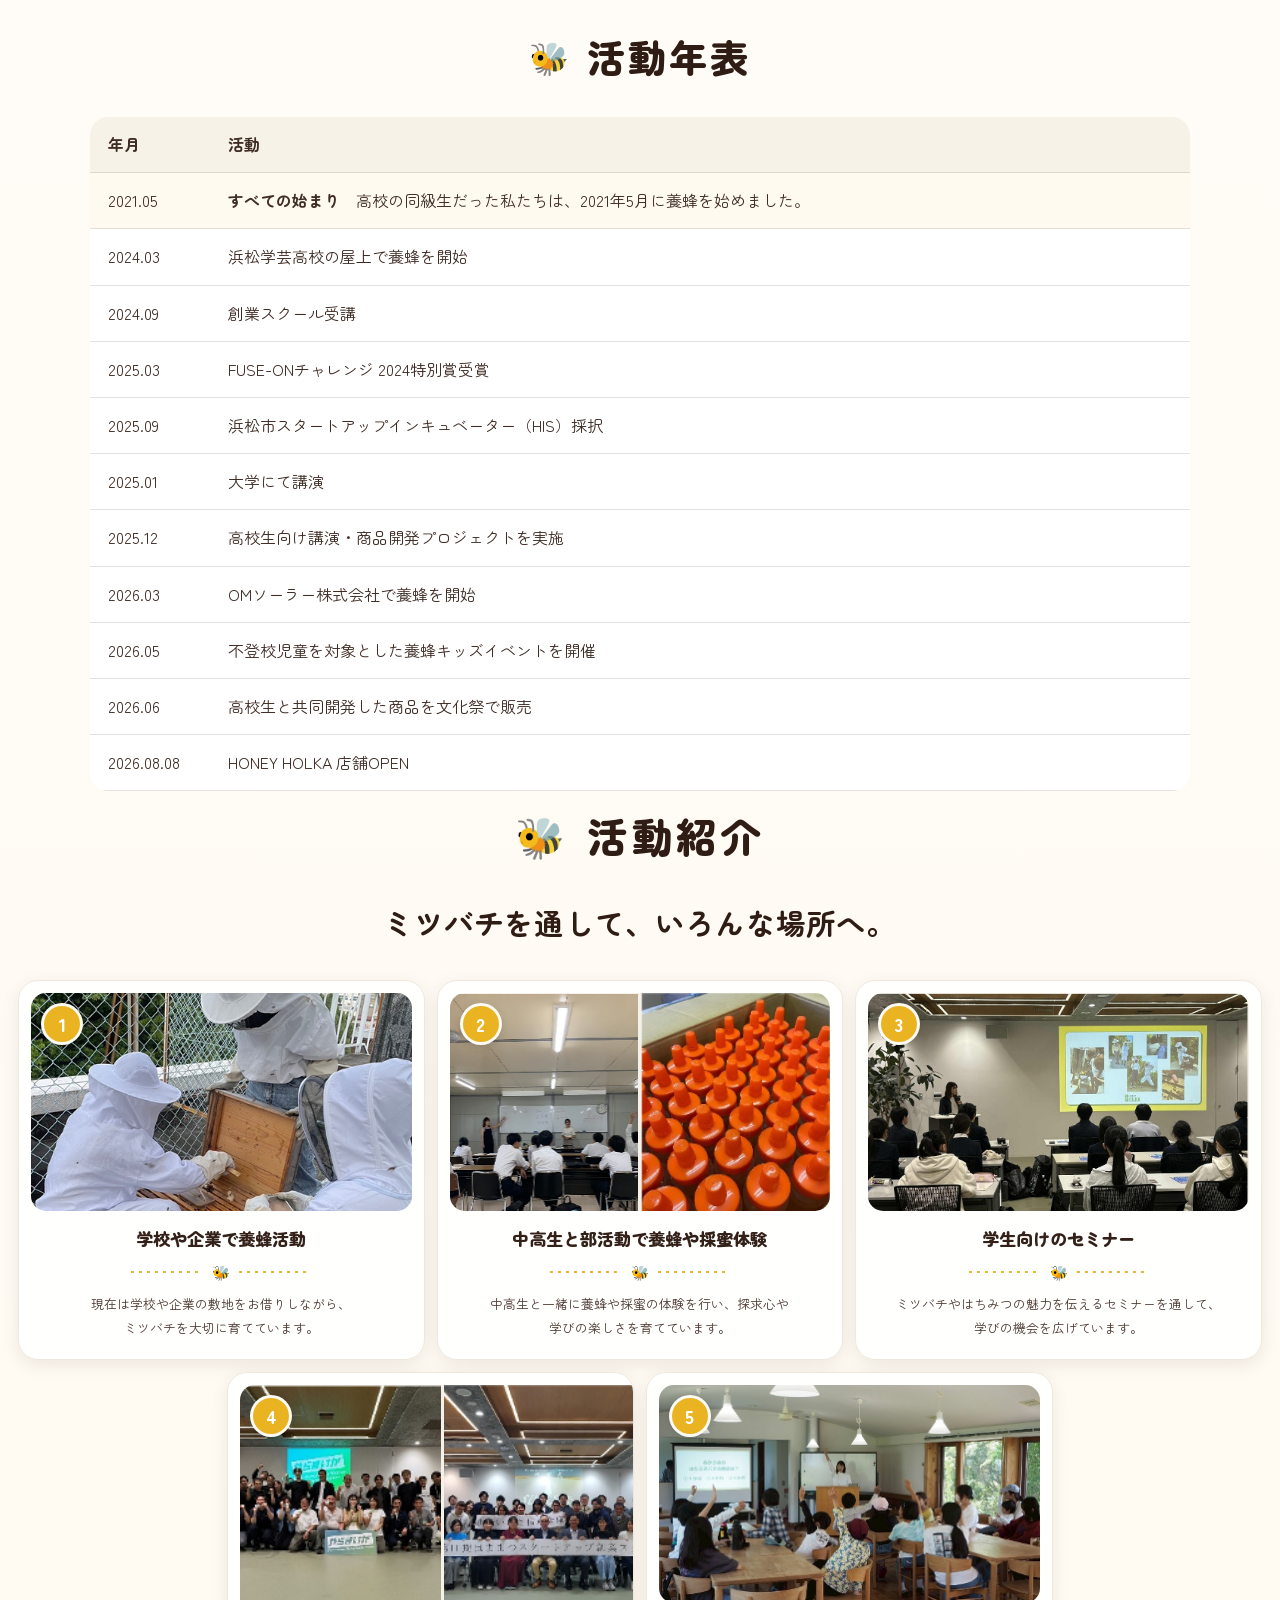
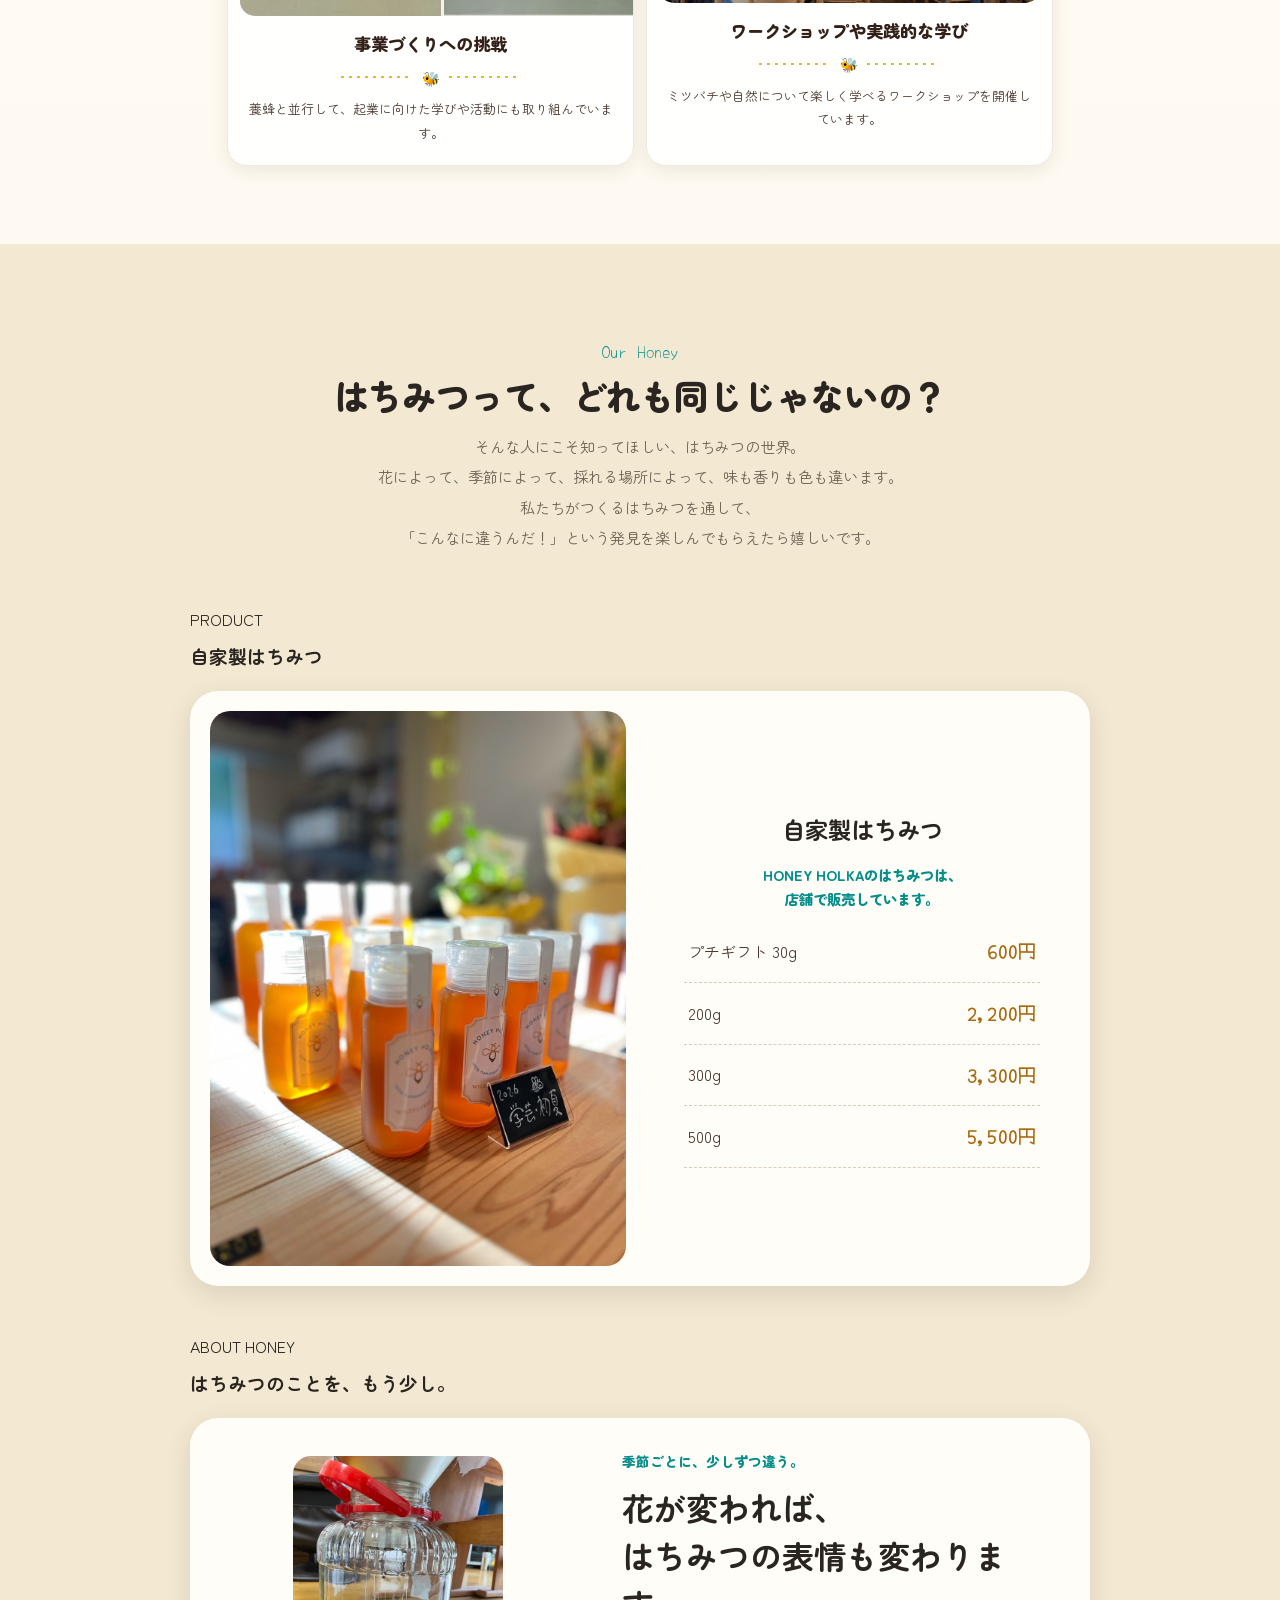
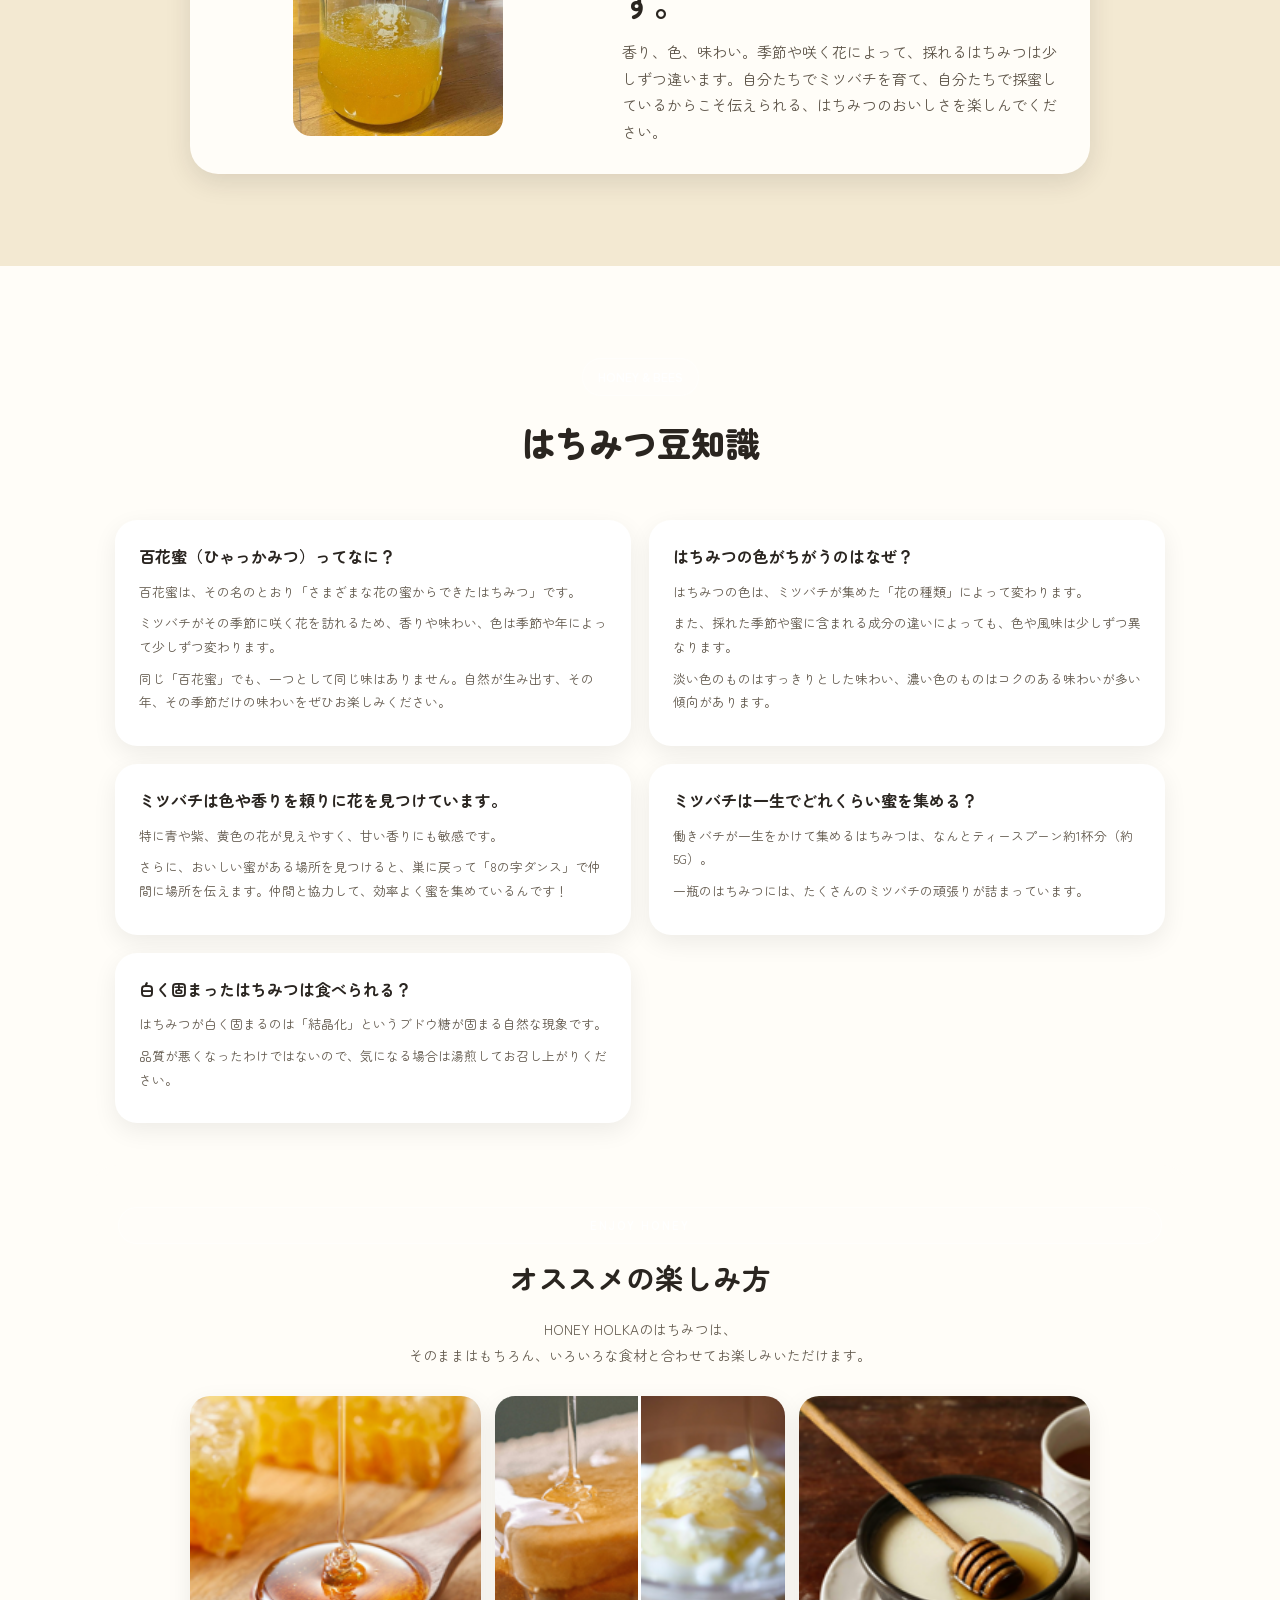
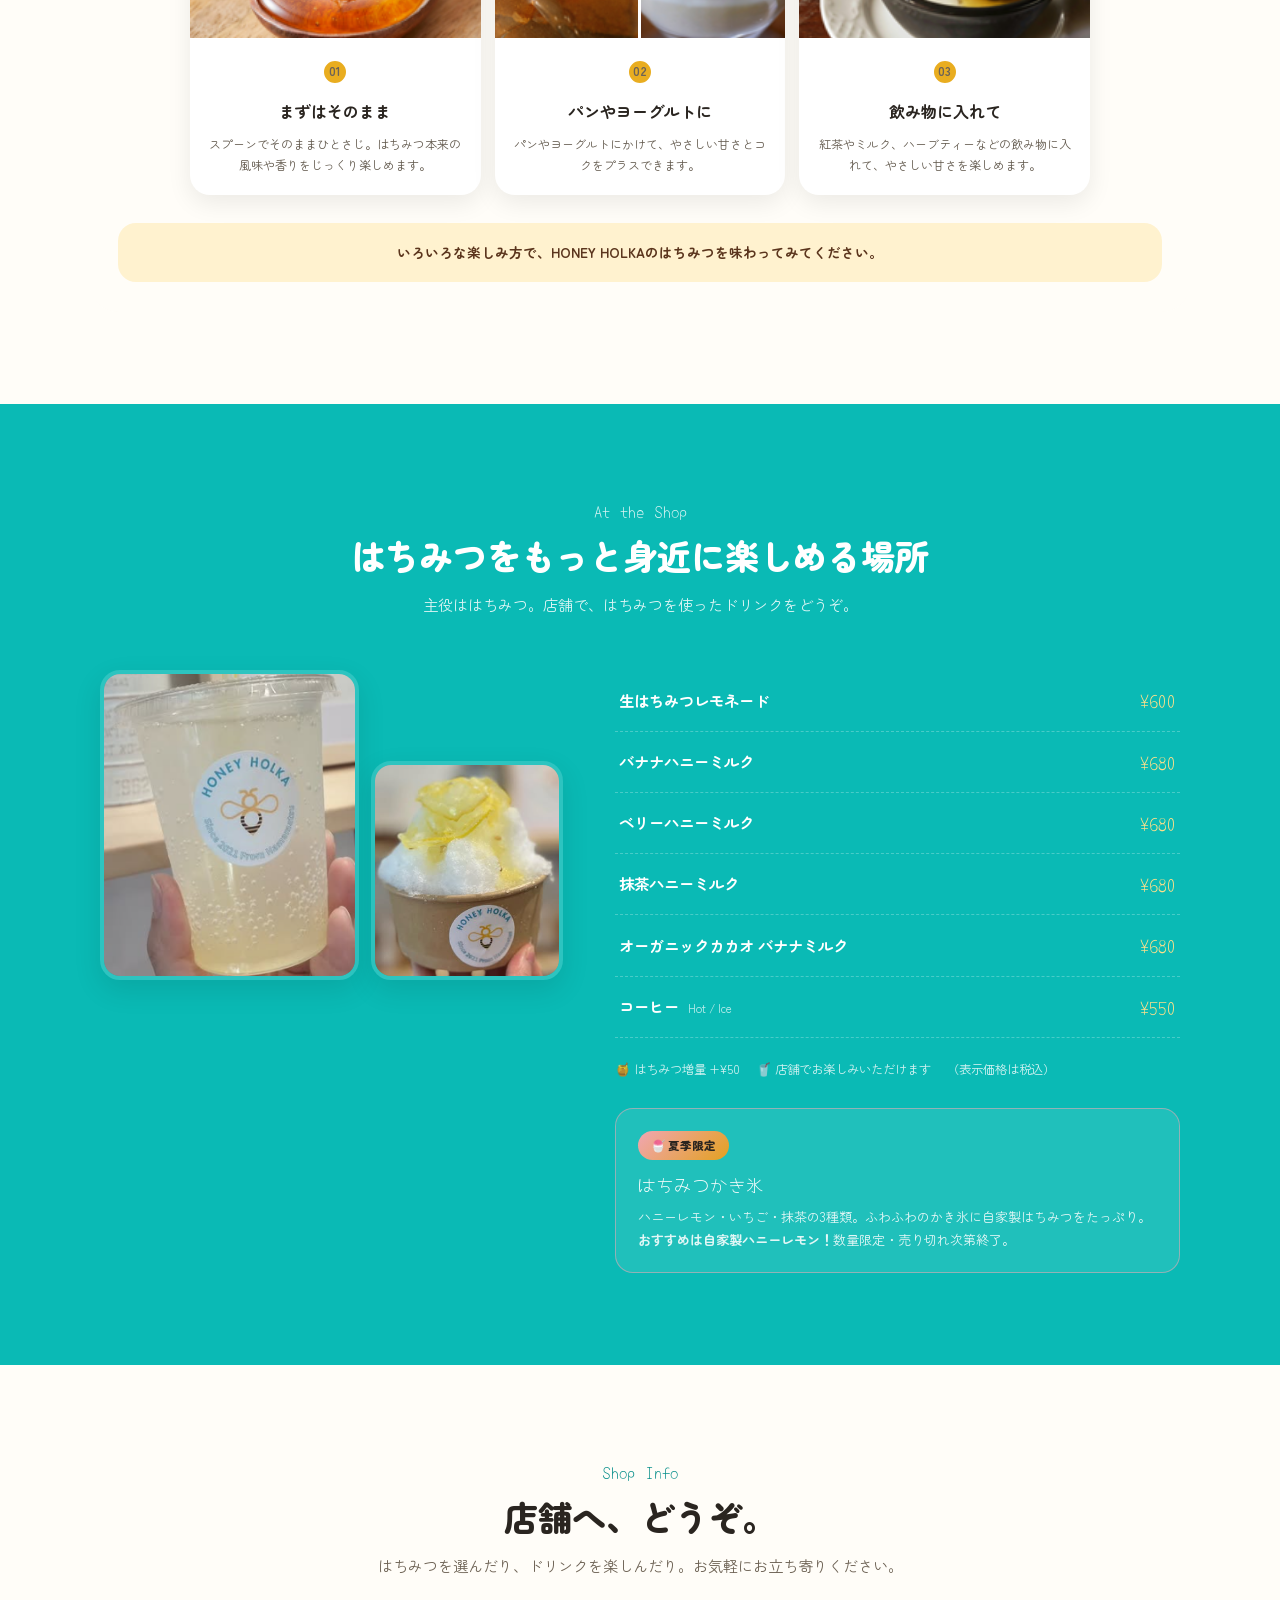
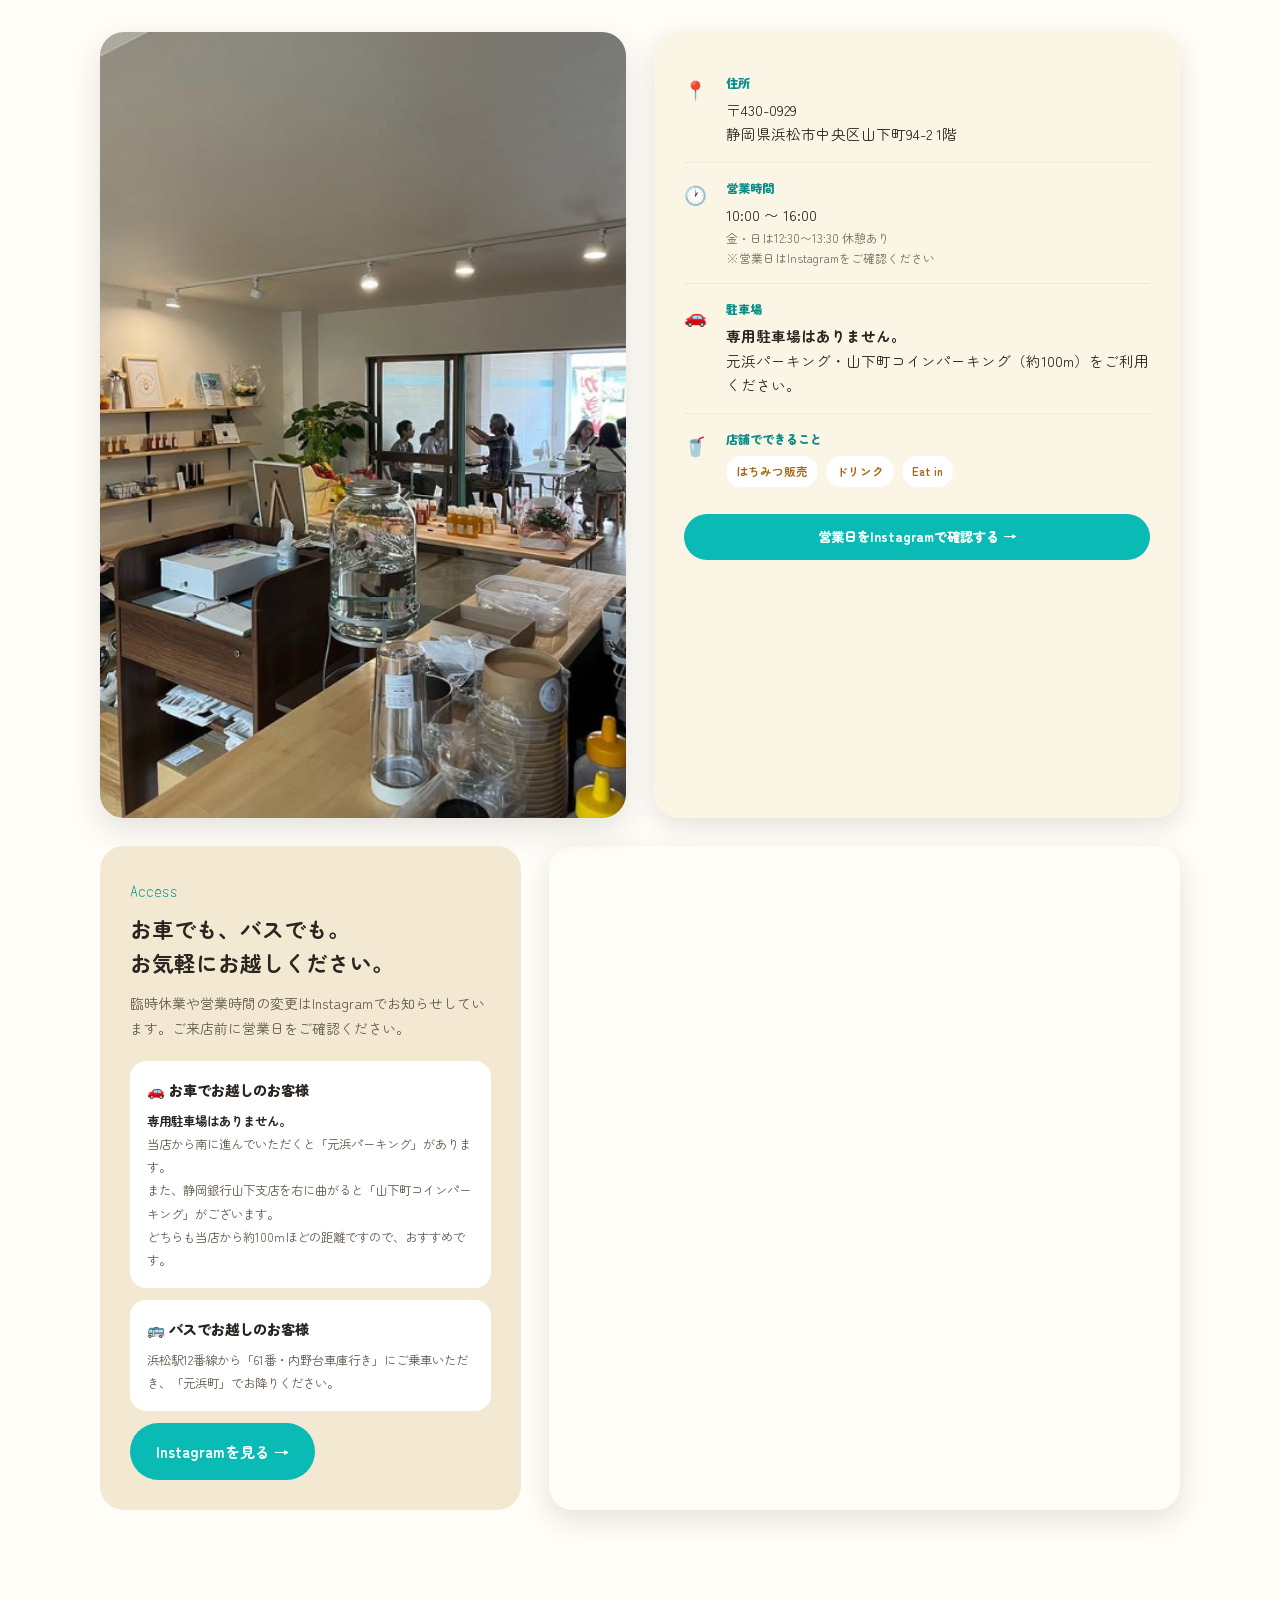
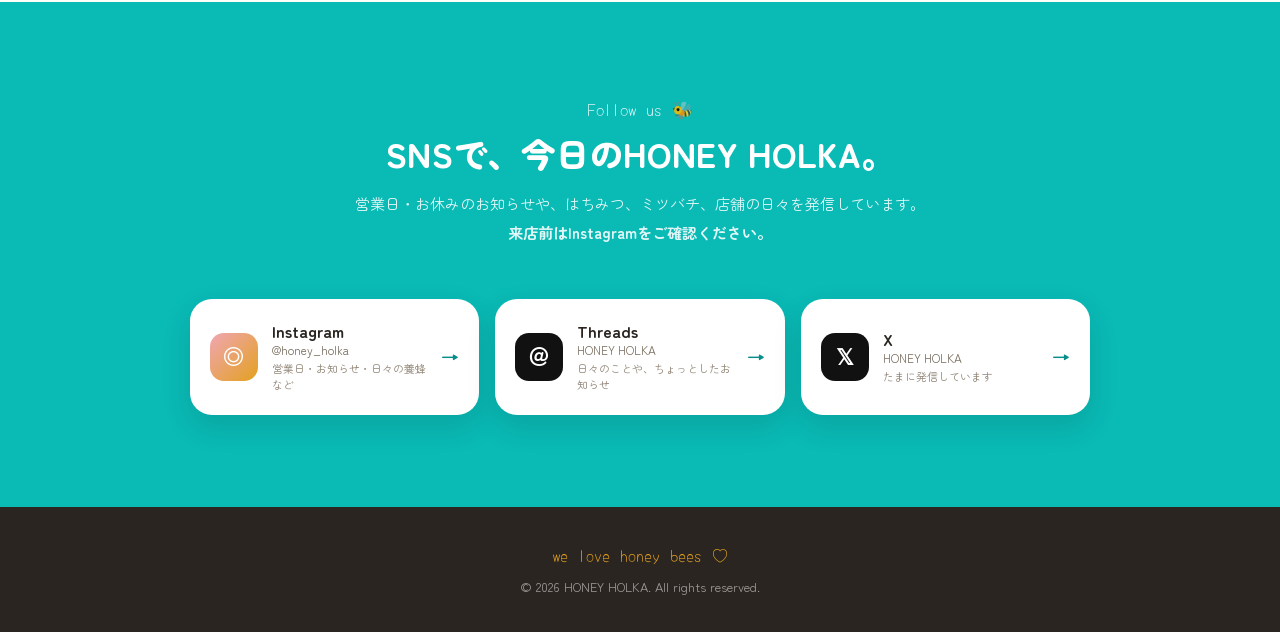
==== commit e477ee35: "サイト内容・スタイル更新 Co-Authored-By: Claude Sonnet 5 <noreply@anthropic.com>" ====
--- a/index.html
+++ b/index.html
@@ -4,12 +4,13 @@
   <meta charset="UTF-8">
   <meta name="viewport" content="width=device-width, initial-scale=1.0">
   <title>HONEY HOLKA｜浜松の自家製はちみつ・養蜂・店舗販売</title>
-  <meta name="description" content="浜松で養蜂をする「はちみつシスターズ」のHONEY HOLKA。自家製はちみつを店舗で販売し、はちみつを使ったドリンクや夏季限定のかき氷も楽しめます。">
+  <meta name="robots" content="max-image-preview:large">
+    <meta name="description" content="浜松市中央区で養蜂をする「はちみつシスターズ」のHONEY HOLKA。自家製はちみつを店舗で販売し、はちみつを使ったドリンクや季節の楽しみ方も紹介しています。">
   <link rel="canonical" href="https://honey-holka.hstudio.site/">
 
   <meta property="og:type" content="website">
   <meta property="og:title" content="HONEY HOLKA｜浜松の自家製はちみつ・養蜂・店舗販売">
-  <meta property="og:description" content="浜松で養蜂をする「はちみつシスターズ」のHONEY HOLKA。自家製はちみつを店舗で販売し、はちみつを使ったドリンクも楽しめます。">
+  <meta property="og:description" content="浜松市中央区で養蜂をする「はちみつシスターズ」のHONEY HOLKA。自家製はちみつを店舗で販売し、はちみつを使ったドリンクや季節の楽しみ方も紹介しています。">
   <meta property="og:url" content="https://honey-holka.hstudio.site/">
   <meta property="og:image" content="https://honey-holka.hstudio.site/ogp.jpg">
   <meta property="og:image:alt" content="HONEY HOLKAの自家製はちみつとブランドロゴ">
@@ -18,7 +19,7 @@
 
   <meta name="twitter:card" content="summary_large_image">
   <meta name="twitter:title" content="HONEY HOLKA｜浜松の自家製はちみつ・養蜂・店舗販売">
-  <meta name="twitter:description" content="浜松で養蜂をする「はちみつシスターズ」の自家製はちみつ店舗。">
+  <meta name="twitter:description" content="浜松市中央区で養蜂をする「はちみつシスターズ」のHONEY HOLKA。自家製はちみつを店舗で販売し、はちみつを使ったドリンクや季節の楽しみ方も紹介しています。">
   <meta name="twitter:image" content="https://honey-holka.hstudio.site/ogp.jpg">
   <meta name="twitter:image:alt" content="HONEY HOLKAの自家製はちみつとブランドロゴ">
 
@@ -153,7 +154,7 @@
 
     <div class="about-main-v16 reveal">
       <div class="about-main-photo-v16">
-        <img src="images/about-main.png" alt="はちみつシスターズ" loading="lazy">
+        <img src="images/about-main.png" alt="はちみつシスターズ" loading="lazy" decoding="async">
       </div>
       <div class="about-main-copy-v16">
         <p>
@@ -178,19 +179,19 @@
     <div class="about-gallery-v16 reveal">
       <article class="about-gallery-card-v16">
         <div class="about-gallery-photo-v16">
-          <img src="images/about-honey.png" alt="ミツバチが集めてくれたはちみつを採蜜" loading="lazy">
+          <img src="images/about-honey.png" alt="ミツバチが集めてくれたはちみつを採蜜" loading="lazy" decoding="async">
         </div>
         <h3>ミツバチが集めてくれたはちみつを採蜜</h3>
       </article>
       <article class="about-gallery-card-v16">
         <div class="about-gallery-photo-v16">
-          <img src="images/about-beekeeping.png" alt="ミツバチのお世話も、私たちの大切な仕事" loading="lazy">
+          <img src="images/about-beekeeping.png" alt="ミツバチのお世話も、私たちの大切な仕事" loading="lazy" decoding="async">
         </div>
         <h3>ミツバチのお世話も、私たちの大切な仕事</h3>
       </article>
       <article class="about-gallery-card-v16">
         <div class="about-gallery-photo-v16">
-          <img src="images/about-flower-honey.png" alt="花とミツバチから生まれる、はちみつ" loading="lazy">
+          <img src="images/about-flower-honey.png" alt="花とミツバチから生まれる、はちみつ" loading="lazy" decoding="async">
         </div>
         <h3>花とミツバチから生まれる、はちみつ</h3>
       </article>
@@ -212,13 +213,13 @@
 
     <div class="story-grid-v19 reveal">
       <div class="story-photo-v19">
-        <img src="images/story-01.png" alt="養蜂をするはちみつシスターズ" loading="lazy">
+        <img src="images/story-01.png" alt="養蜂をするはちみつシスターズ" loading="lazy" decoding="async">
       </div>
       <div class="story-photo-v19">
-        <img src="images/story-02.png" alt="指先にとまるミツバチ" loading="lazy">
+        <img src="images/story-02.png" alt="指先にとまるミツバチ" loading="lazy" decoding="async">
       </div>
       <div class="story-photo-v19">
-        <img src="images/story-03.png" alt="巣箱とたくさんのミツバチ" loading="lazy">
+        <img src="images/story-03.png" alt="巣箱とたくさんのミツバチ" loading="lazy" decoding="async">
       </div>
     </div>
   </div>
@@ -284,7 +285,7 @@
       <article class="activity-card-v14">
         <div class="activity-photo-v14">
           <span class="activity-num-v14">1</span>
-          <img src="images/activity-card1.png" alt="学校や企業で養蜂活動" loading="lazy">
+          <img src="images/activity-card1.png" alt="学校や企業で養蜂活動" loading="lazy" decoding="async">
         </div>
         <div class="activity-card-content-v14">
           <h3>学校や企業で養蜂活動</h3>
@@ -297,8 +298,8 @@
         <div class="activity-photo-v14">
           <span class="activity-num-v14">2</span>
           <div class="activity-photo-pair-v14">
-            <img src="images/activity-card2-1.png" alt="中高生と部活動で養蜂や採蜜体験" loading="lazy">
-            <img src="images/activity-card2-2.png" alt="中高生と部活動で養蜂や採蜜体験" loading="lazy">
+            <img src="images/activity-card2-1.png" alt="中高生と部活動で養蜂や採蜜体験" loading="lazy" decoding="async">
+            <img src="images/activity-card2-2.png" alt="中高生と部活動で養蜂や採蜜体験" loading="lazy" decoding="async">
           </div>
         </div>
         <div class="activity-card-content-v14">
@@ -311,7 +312,7 @@
       <article class="activity-card-v14">
         <div class="activity-photo-v14">
           <span class="activity-num-v14">3</span>
-          <img src="images/activity-card3.png" alt="学生向けのセミナー" loading="lazy">
+          <img src="images/activity-card3.png" alt="学生向けのセミナー" loading="lazy" decoding="async">
         </div>
         <div class="activity-card-content-v14">
           <h3>学生向けのセミナー</h3>
@@ -323,8 +324,8 @@
       <article class="activity-card-v14">
         <div class="activity-photo-v14 activity-photo-pair-v14">
           <span class="activity-num-v14">4</span>
-          <img src="images/activity-card4-1.png" alt="事業づくりへの挑戦" loading="lazy">
-          <img src="images/activity-card4-2.png" alt="事業づくりへの挑戦" loading="lazy">
+          <img src="images/activity-card4-1.png" alt="事業づくりへの挑戦" loading="lazy" decoding="async">
+          <img src="images/activity-card4-2.png" alt="事業づくりへの挑戦" loading="lazy" decoding="async">
         </div>
         <div class="activity-card-content-v14">
           <h3>事業づくりへの挑戦</h3>
@@ -336,7 +337,7 @@
       <article class="activity-card-v14">
         <div class="activity-photo-v14">
           <span class="activity-num-v14">5</span>
-          <img src="images/activity-card5.png" alt="ワークショップや実践的な学び" loading="lazy">
+          <img src="images/activity-card5.png" alt="ワークショップや実践的な学び" loading="lazy" decoding="async">
         </div>
         <div class="activity-card-content-v14">
           <h3>ワークショップや実践的な学び</h3>
@@ -364,7 +365,7 @@
       </div>
       <div class="honey-product-single reveal">
         <div class="honey-product-photo">
-          <img src="images/honey-pour.jpg" alt="自家製はちみつ" loading="lazy">
+          <img src="images/honey-pour.jpg" alt="店頭に並ぶHONEY HOLKAの自家製はちみつ" loading="lazy" decoding="async">
         </div>
         <div class="honey-price-list">
           <h3>自家製はちみつ</h3>
@@ -382,7 +383,7 @@
       </div>
       <div class="honey-story reveal">
         <div class="honey-story-photo">
-          <img src="images/honey-pour.jpg" alt="採れたはちみつを瓶に注ぐ様子" loading="lazy">
+          <img src="images/honey-pour-story.jpg" alt="採れたはちみつを瓶に注ぐ様子" loading="lazy" decoding="async">
         </div>
         <div>
           <span class="story-kicker">季節ごとに、少しずつ違う。</span>
@@ -414,7 +415,7 @@
 
   <div class="enjoy-grid enjoy-grid-v13">
     <article class="enjoy-card-v12">
-      <img src="images/enjoy-straight.png" alt="はちみつをまずはそのまま楽しむ" loading="lazy">
+      <img src="images/enjoy-straight.png" alt="はちみつをまずはそのまま楽しむ" loading="lazy" decoding="async">
       <div class="enjoy-card-body">
         <span class="enjoy-number">01</span>
         <h4>まずはそのまま</h4>
@@ -424,8 +425,8 @@
 
     <article class="enjoy-card-v12">
       <div class="enjoy-dual-photo">
-        <img src="images/enjoy-bread-yogurt-1.png" alt="はちみつをパンにかけた楽しみ方" loading="lazy">
-        <img src="images/enjoy-bread-yogurt-2.png" alt="はちみつをヨーグルトにかけた楽しみ方" loading="lazy">
+        <img src="images/enjoy-bread-yogurt-1.png" alt="はちみつをパンにかけた楽しみ方" loading="lazy" decoding="async">
+        <img src="images/enjoy-bread-yogurt-2.png" alt="はちみつをヨーグルトにかけた楽しみ方" loading="lazy" decoding="async">
       </div>
       <div class="enjoy-card-body">
         <span class="enjoy-number">02</span>
@@ -435,7 +436,7 @@
     </article>
 
     <article class="enjoy-card-v12">
-      <img src="images/enjoy-drink.png" alt="はちみつを飲み物に入れて楽しむ" loading="lazy">
+      <img src="images/enjoy-drink.png" alt="はちみつを飲み物に入れて楽しむ" loading="lazy" decoding="async">
       <div class="enjoy-card-body">
         <span class="enjoy-number">03</span>
         <h4>飲み物に入れて</h4>
@@ -462,10 +463,10 @@
       <div class="menu-layout reveal">
         <div class="menu-visuals">
           <div class="menu-photo">
-            <img src="images/lemonade.png" alt="生はちみつレモネード" loading="lazy">
+            <img src="images/lemonade.png" alt="生はちみつレモネード" loading="lazy" decoding="async">
           </div>
           <div class="menu-photo-small">
-            <img src="images/kakigori.png" alt="夏季限定のはちみつかき氷" loading="lazy">
+            <img src="images/kakigori.png" alt="夏季限定のはちみつかき氷" loading="lazy" decoding="async">
           </div>
         </div>
 
@@ -522,7 +523,7 @@
 
       <div class="shop-info-top reveal">
         <div class="shop-interior-wrap">
-          <img src="images/interior.png" alt="HONEY HOLKAの店舗内" loading="lazy">
+          <img src="images/interior.png" alt="HONEY HOLKAの店舗内" loading="lazy" decoding="async">
         </div>
         <div class="info-card">
           <div class="info-row">
--- a/style.css
+++ b/style.css
@@ -669,3 +669,23 @@
 html{height:100%}
 body{min-height:100vh;display:flex;flex-direction:column}
 body>footer{margin-top:auto;margin-bottom:0!important}
+
+/* Approved adjustment: ABOUT HONEY photo */
+.honey-story-photo{
+  max-width:340px;
+  margin:0 auto;
+}
+.honey-story-photo img{
+  width:100%;
+  height:280px;
+  aspect-ratio:auto;
+  object-fit:cover;
+}
+@media(max-width:680px){
+  .honey-story-photo{
+    max-width:100%;
+  }
+  .honey-story-photo img{
+    height:220px;
+  }
+}
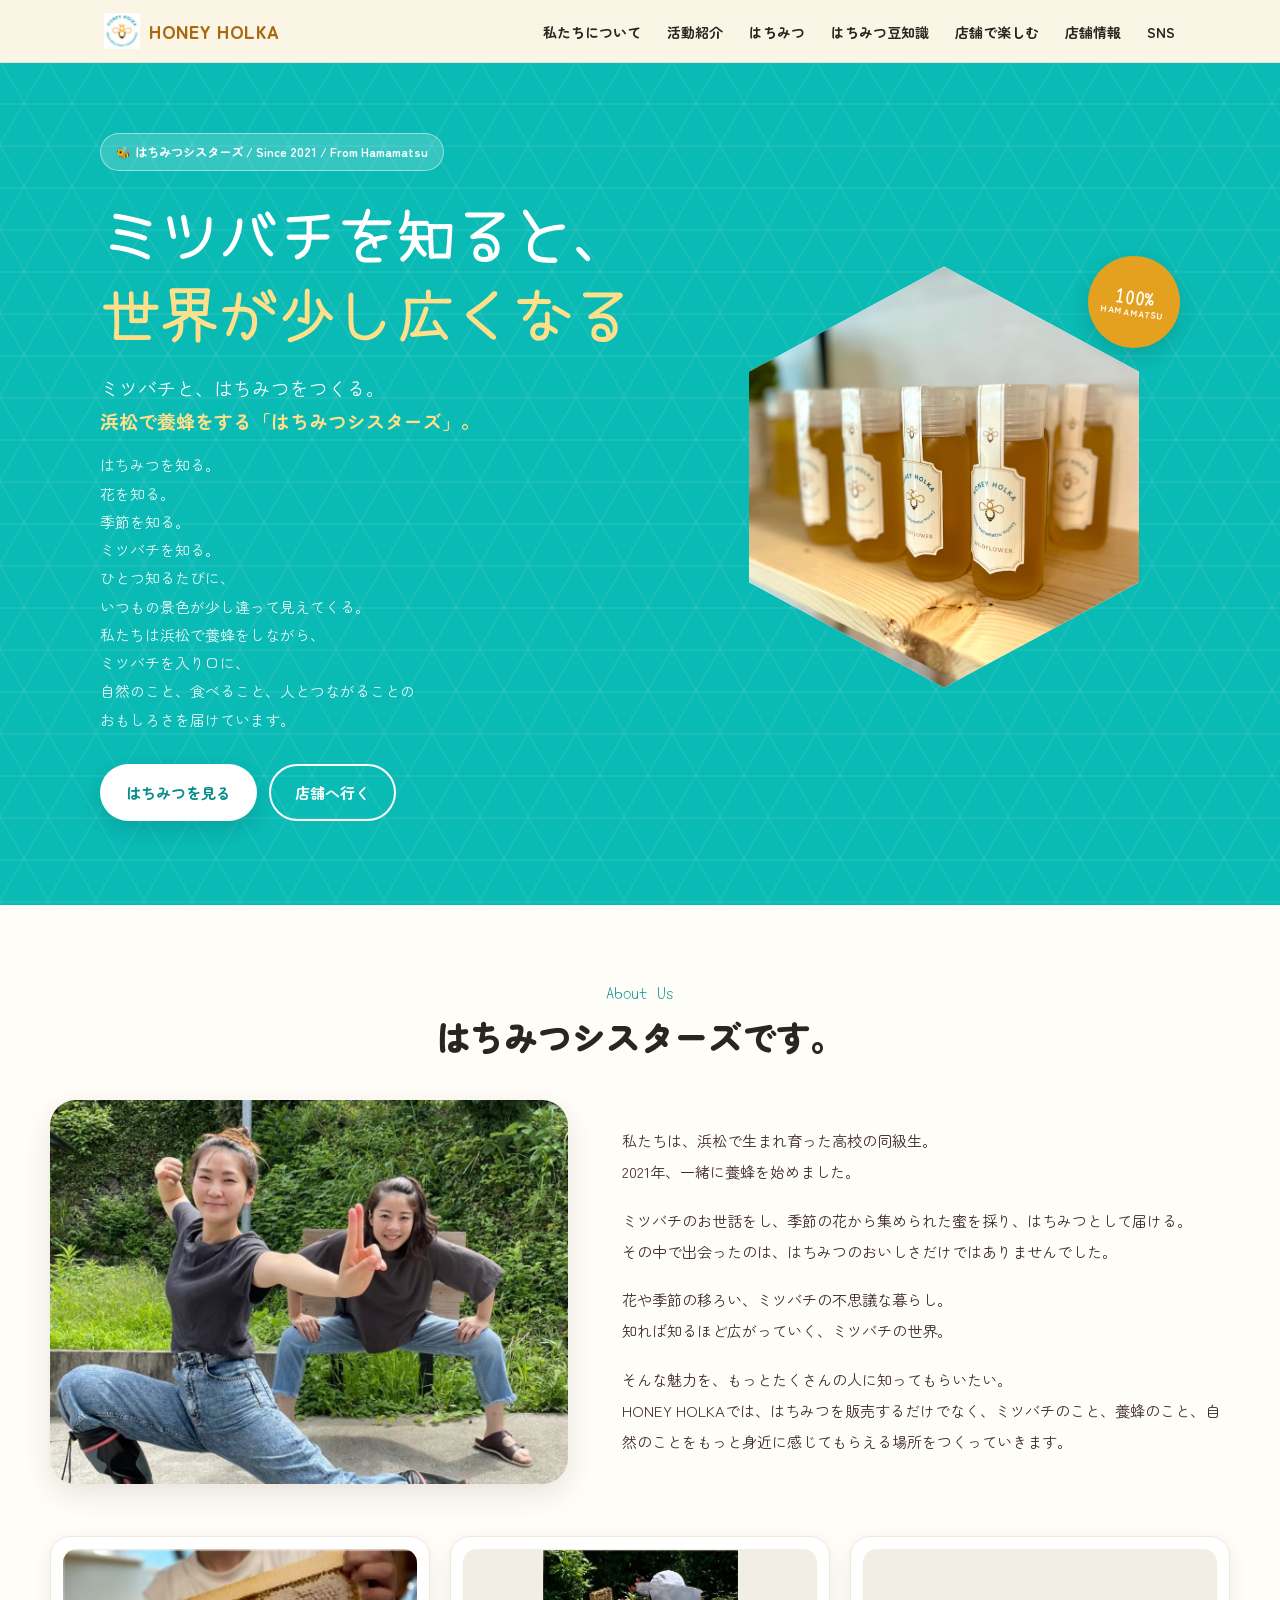
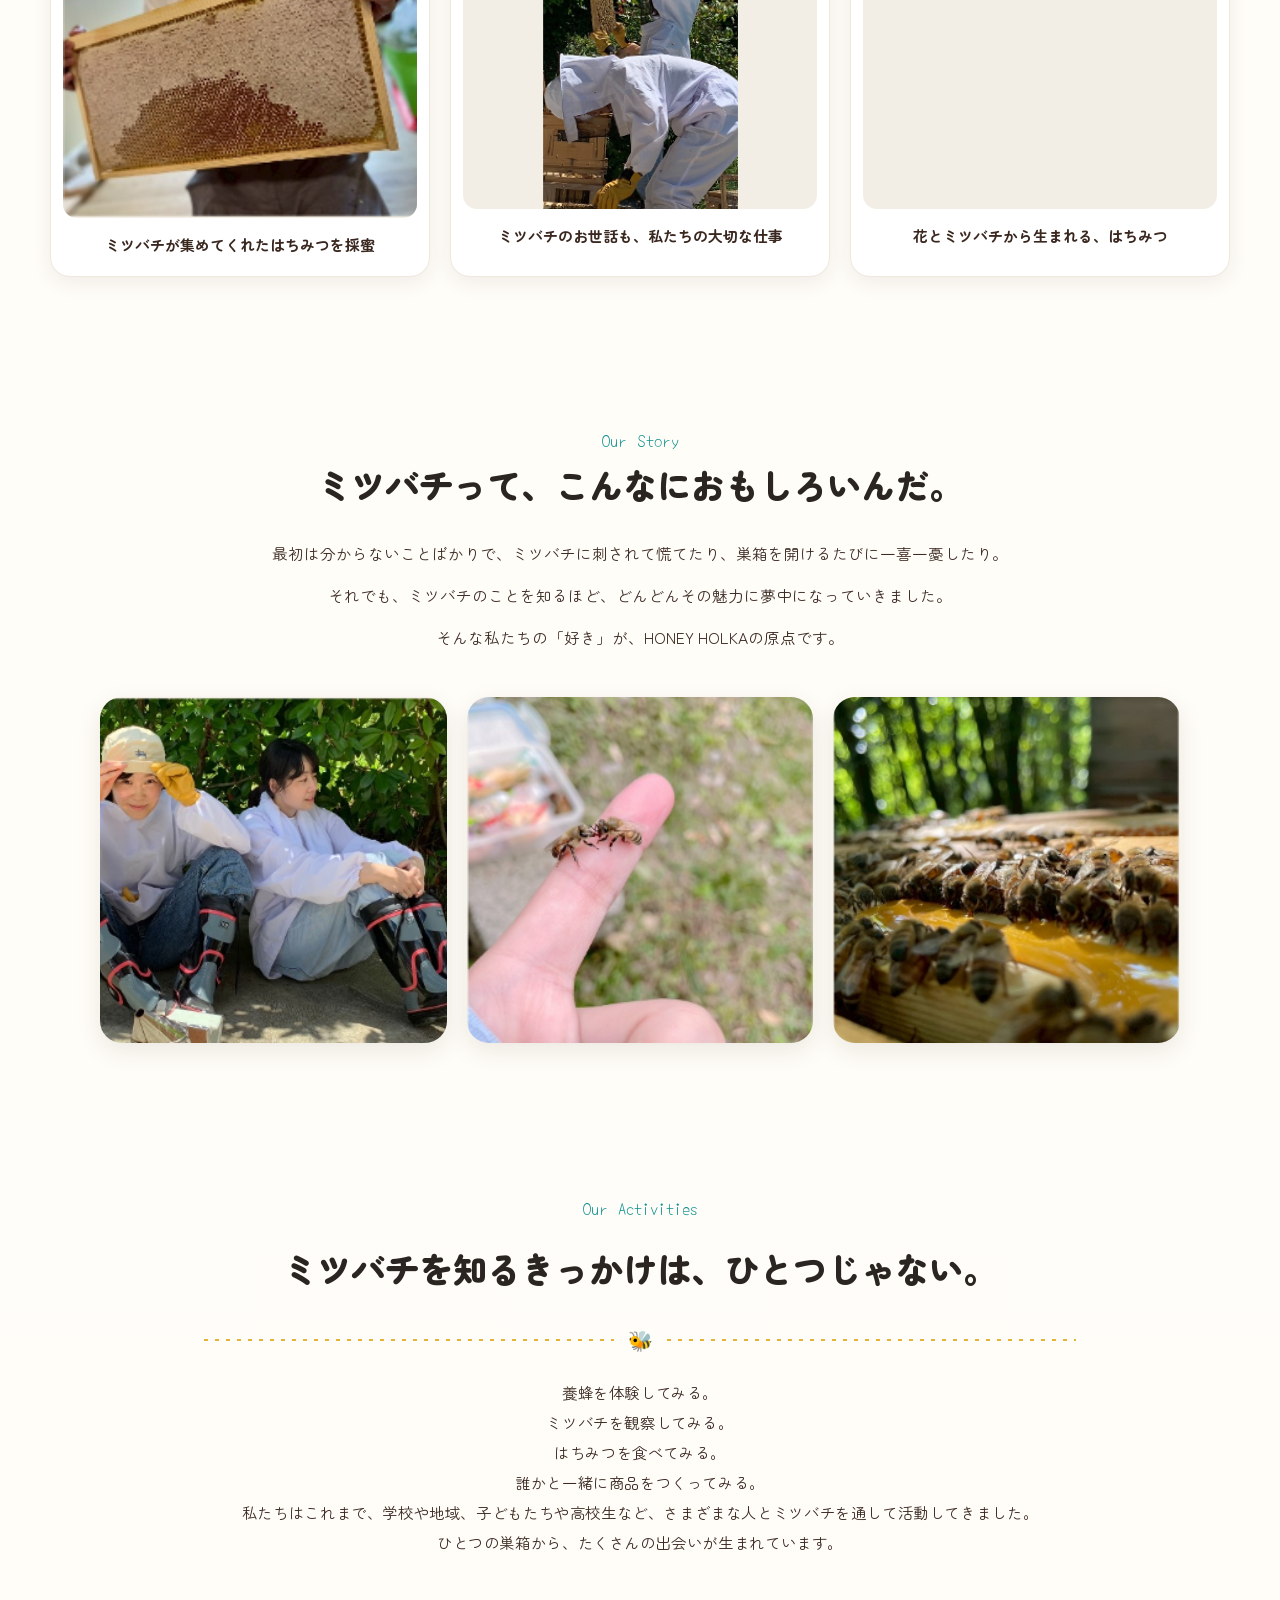
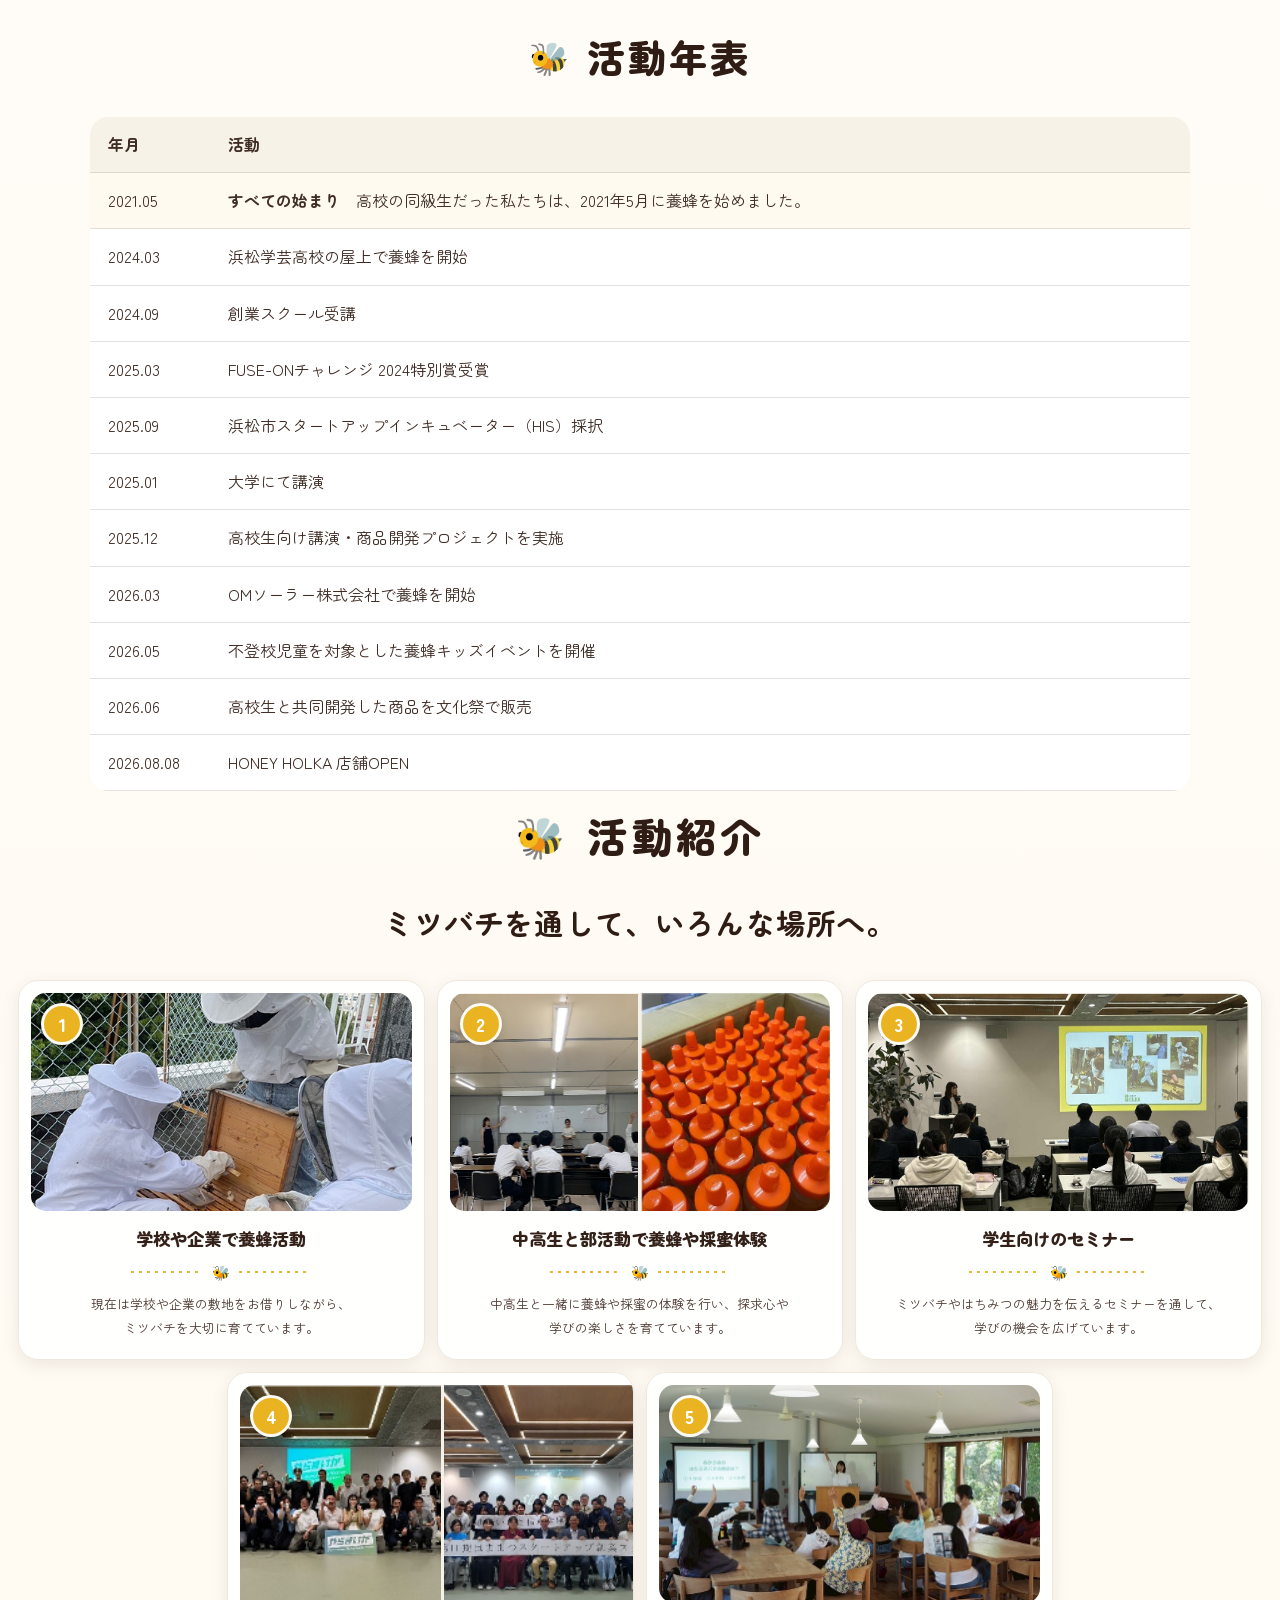
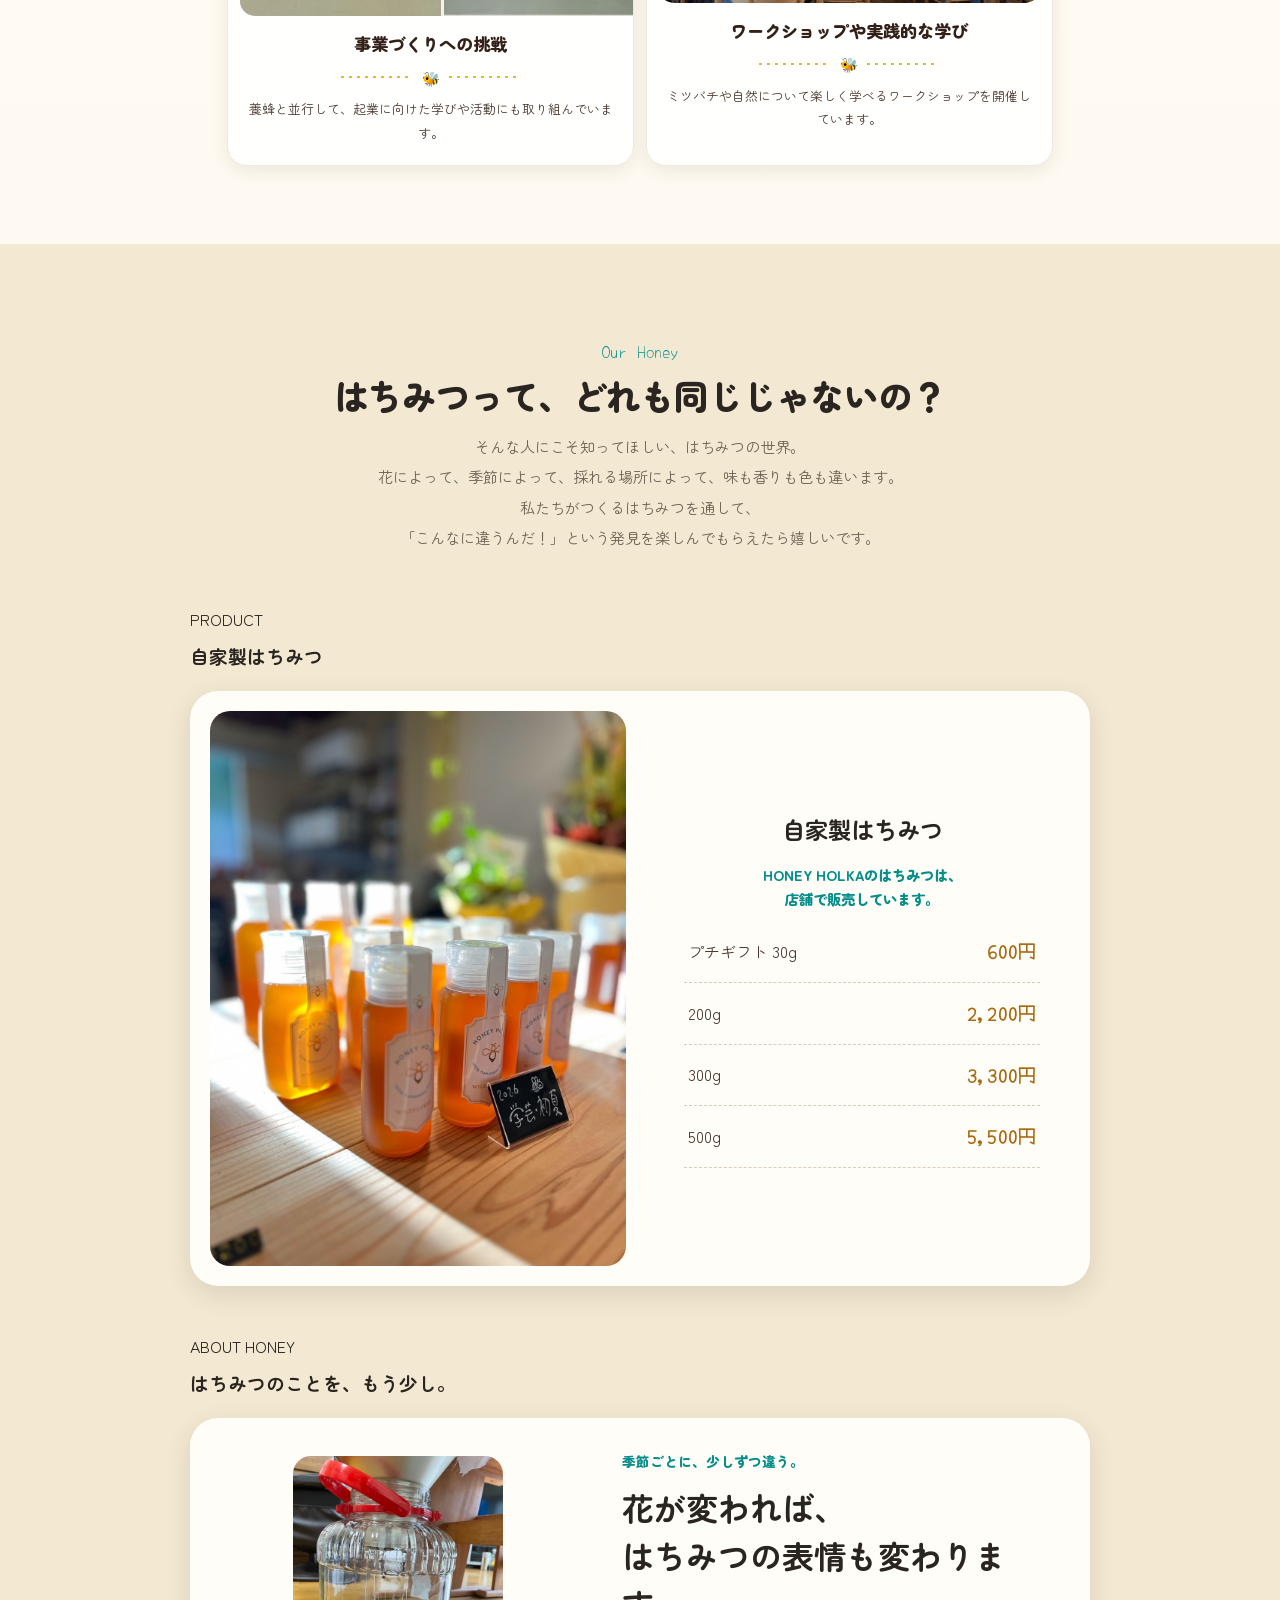
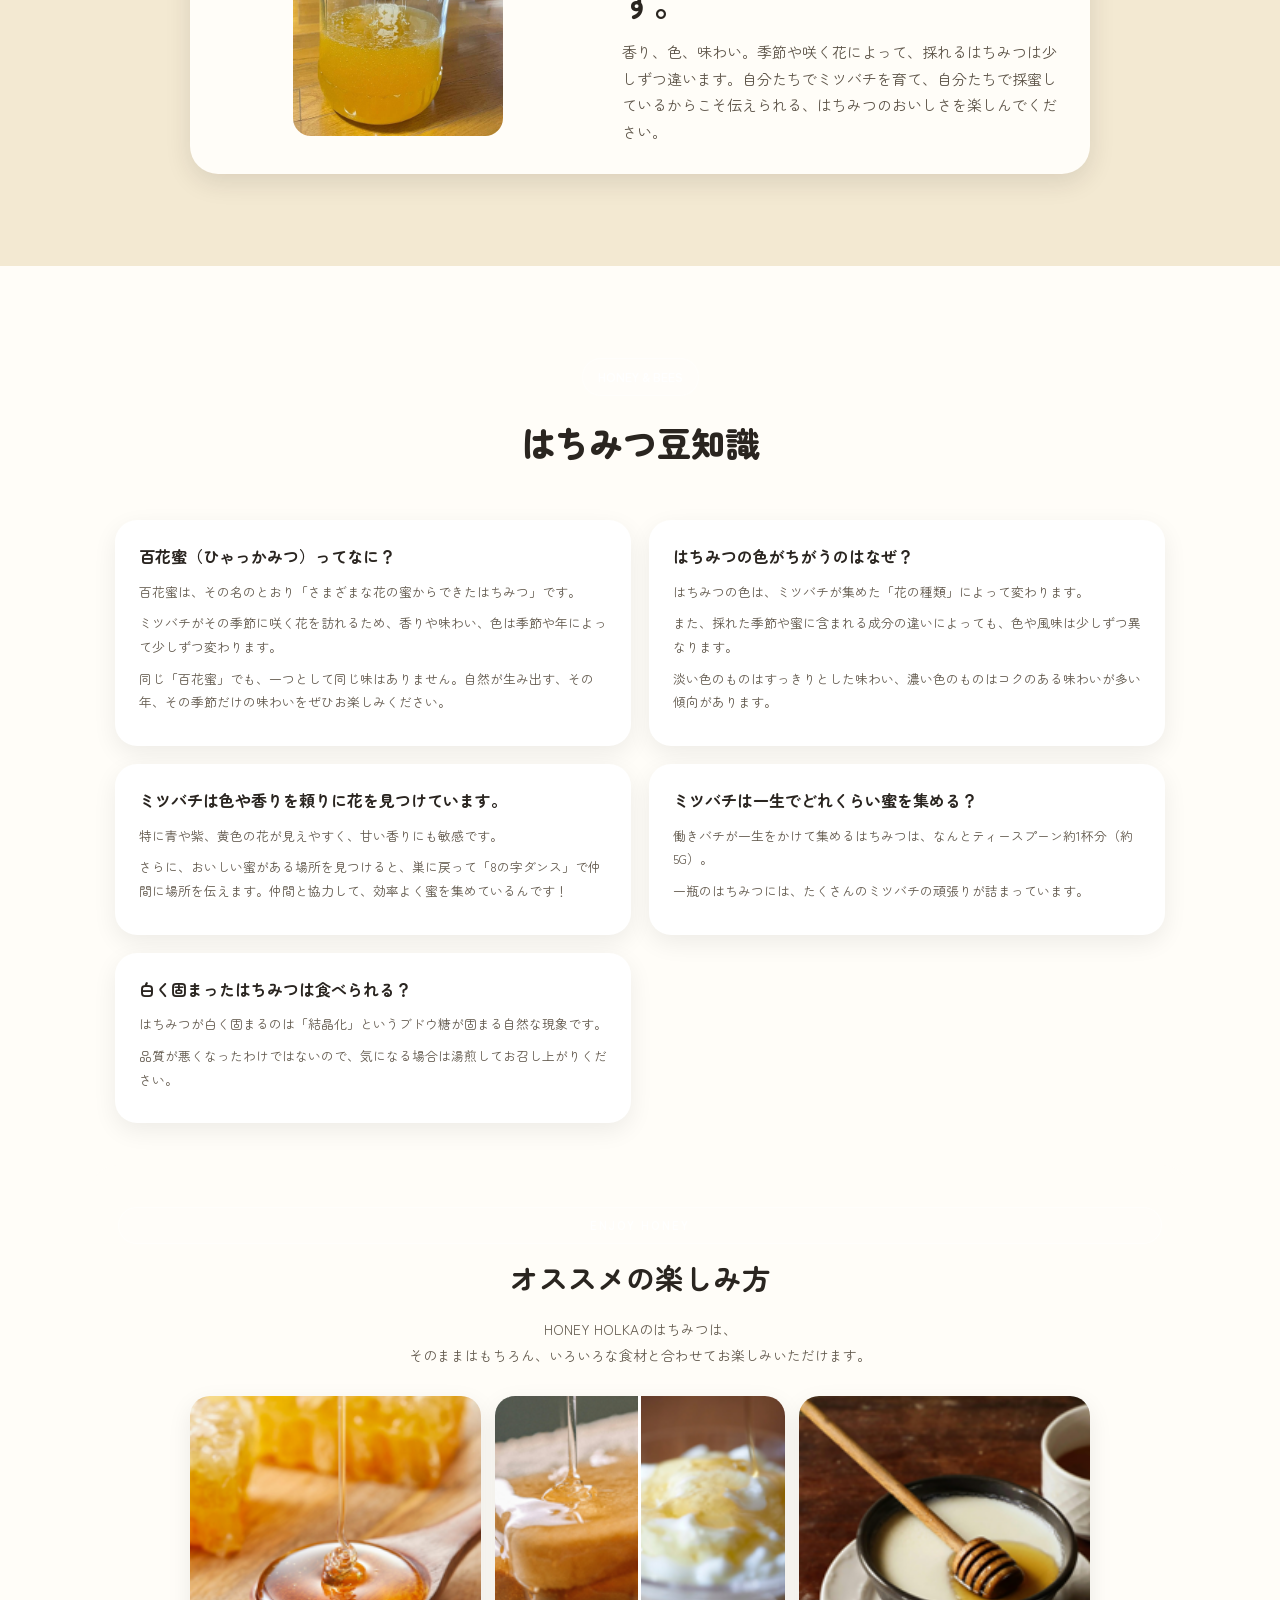
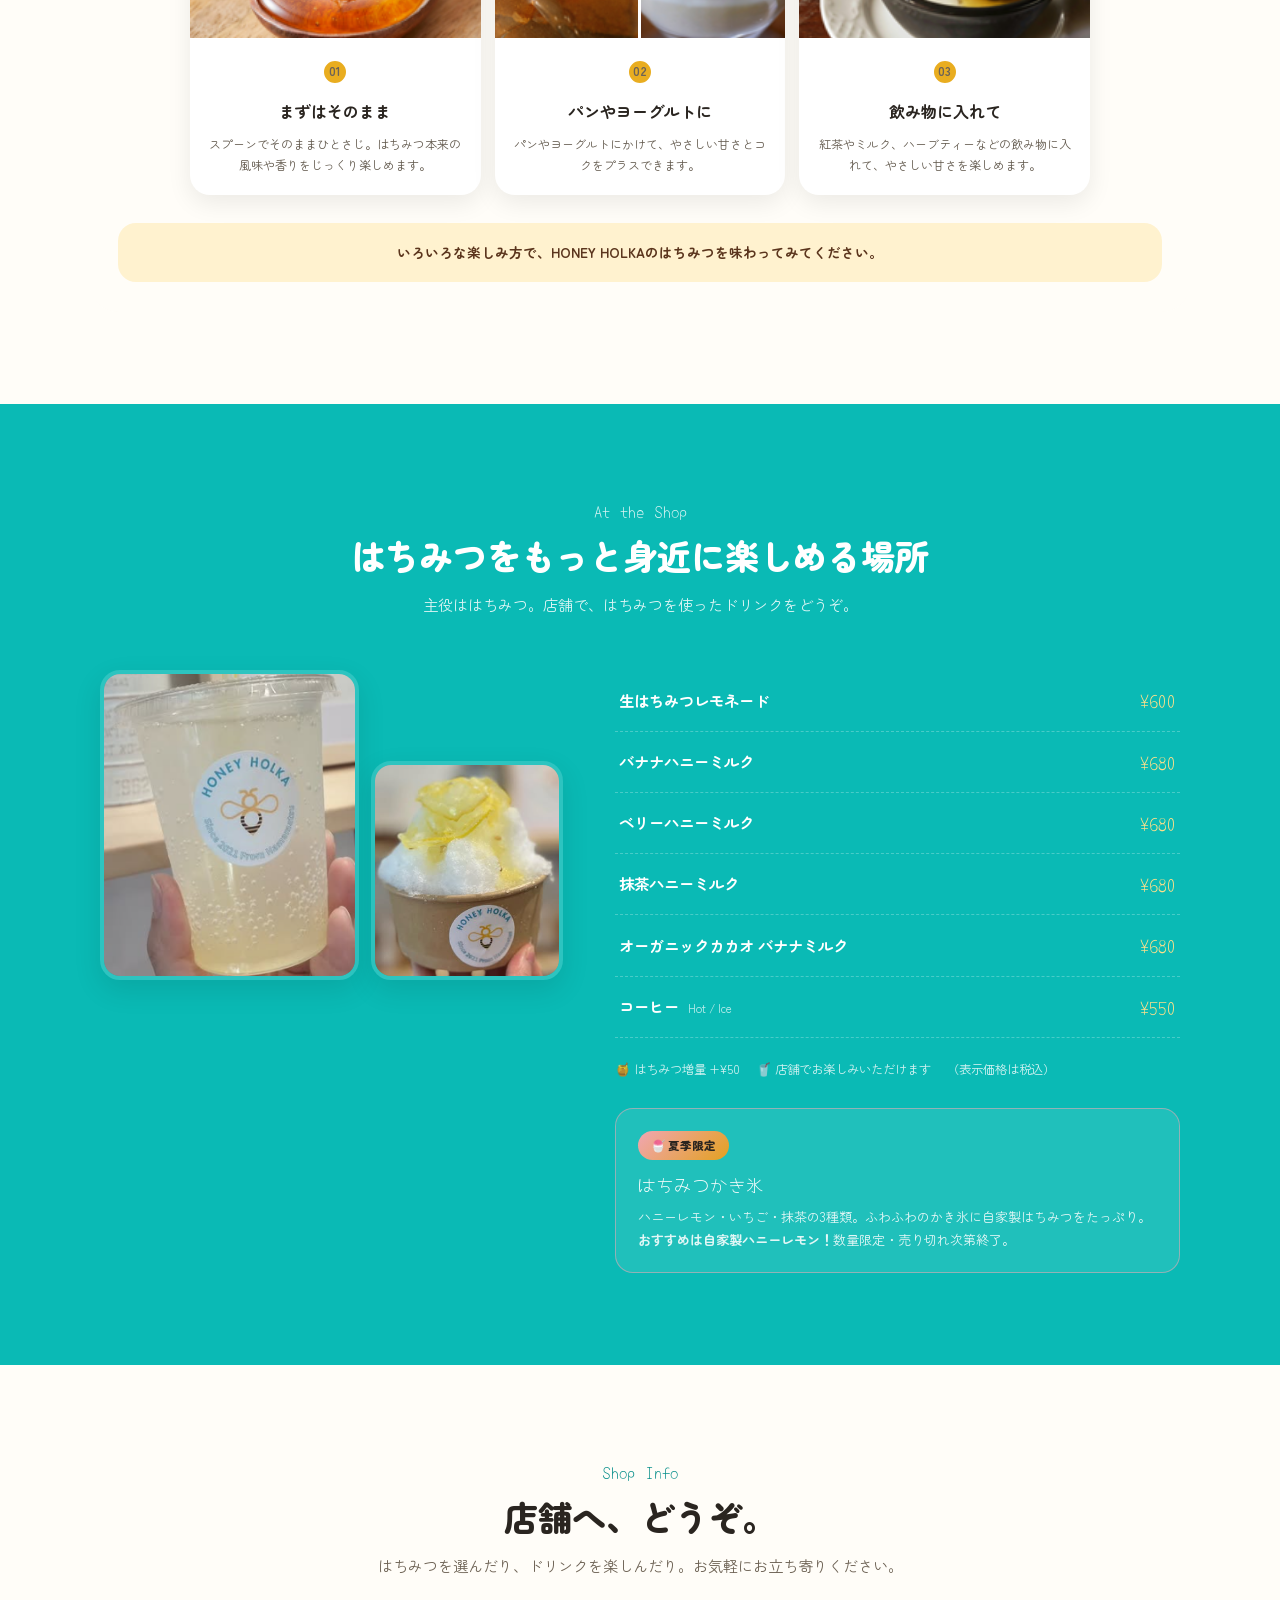
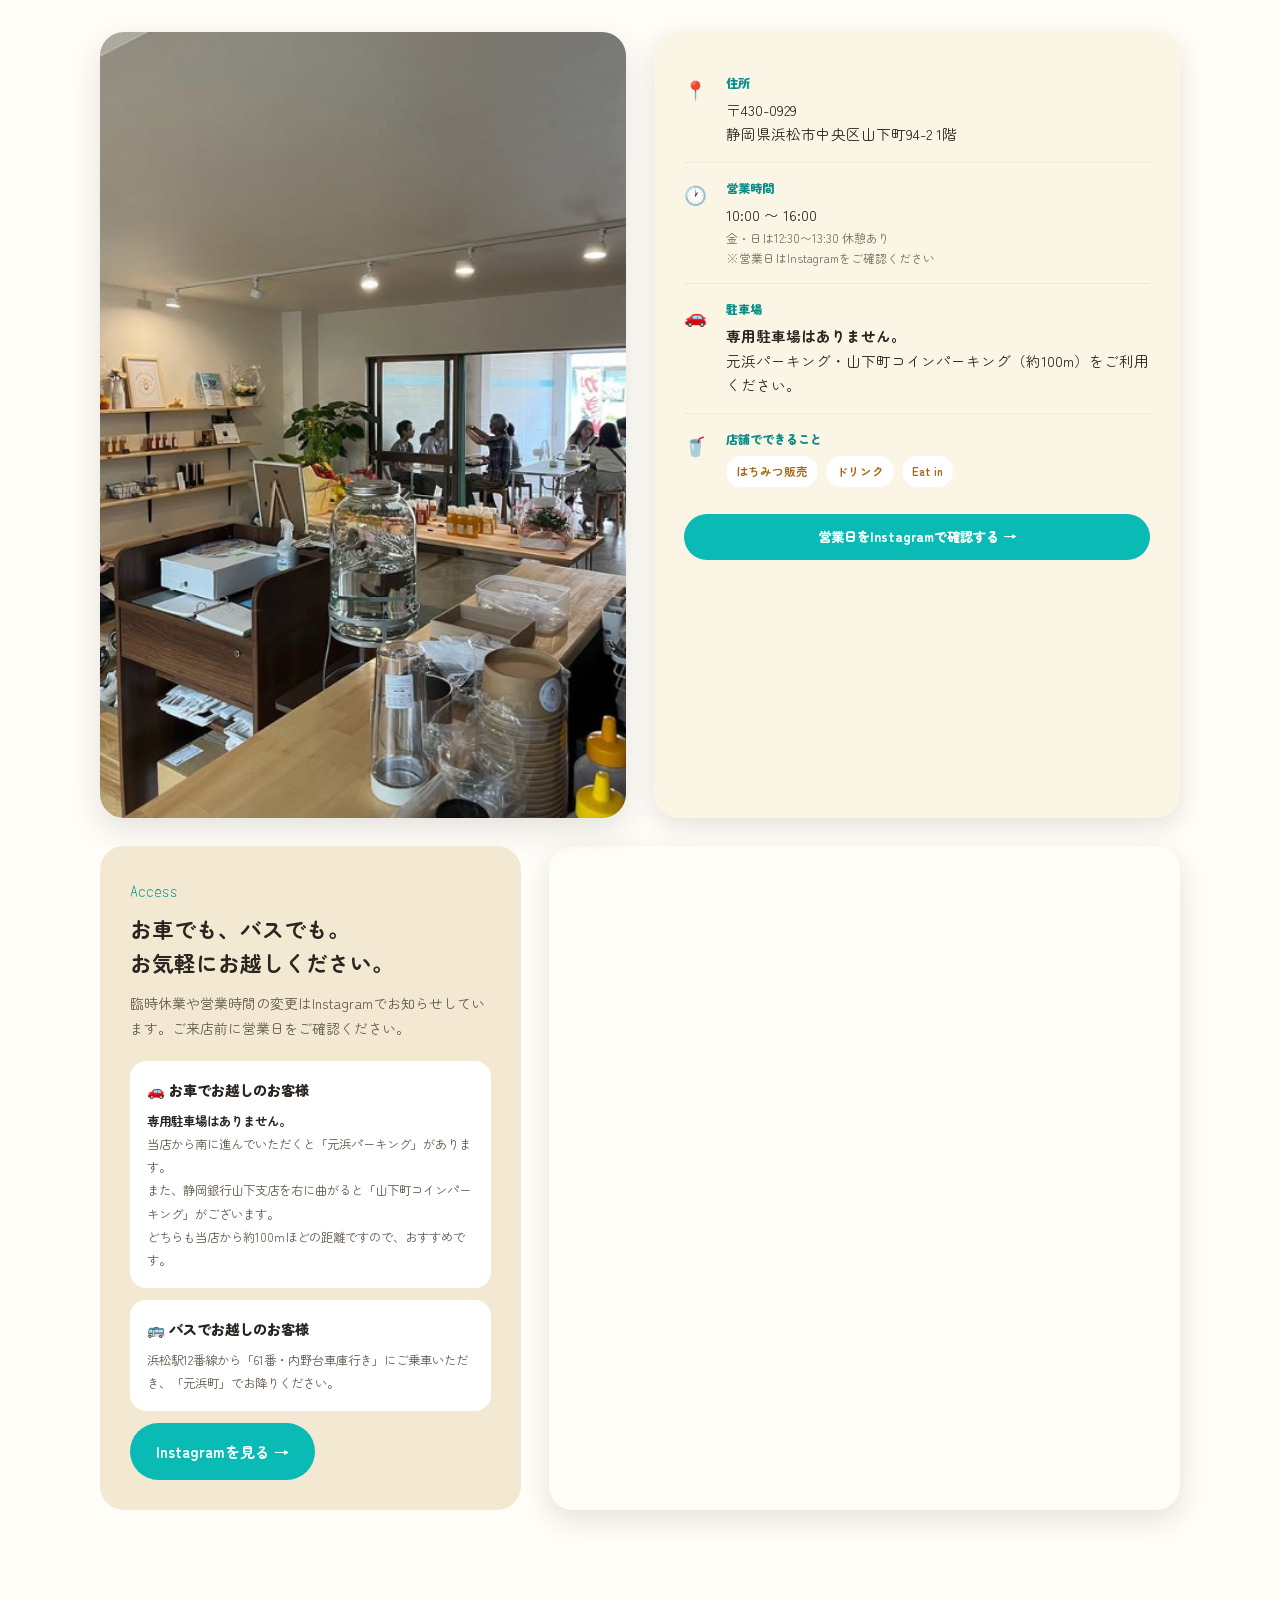
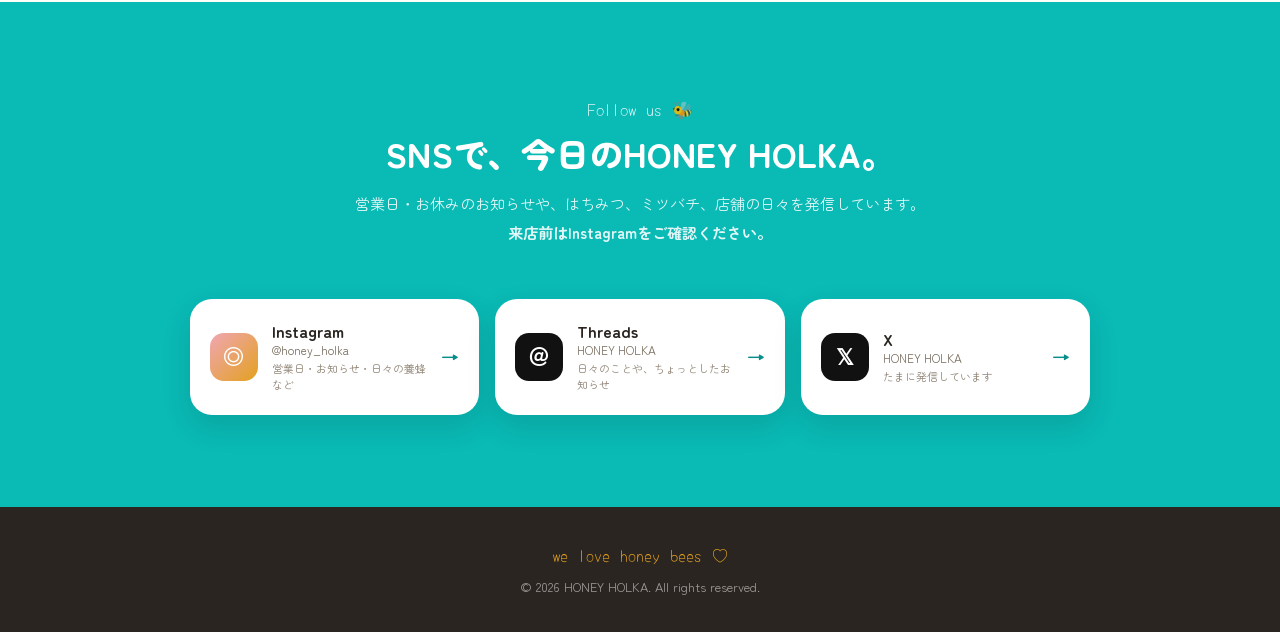
==== commit 661935a0: "Remove makesOffer to fix Product structured data error" ====
--- a/index.html
+++ b/index.html
@@ -70,16 +70,7 @@
         "name": "浜松市"
       },
       "hasMap": "https://www.google.com/maps/search/?api=1&query=HONEY+HOLKA+浜松市中央区山下町94-2",
-      "knowsAbout": ["はちみつ", "養蜂", "ミツバチ", "浜松"],
-      "makesOffer": {
-        "@type": "Offer",
-        "itemOffered": {
-          "@type": "Product",
-          "name": "HONEY HOLKA 自家製はちみつ"
-        },
-        "priceCurrency": "JPY",
-        "availability": "https://schema.org/InStoreOnly"
-      }
+      "knowsAbout": ["はちみつ", "養蜂", "ミツバチ", "浜松"]
     }
   ]
 }
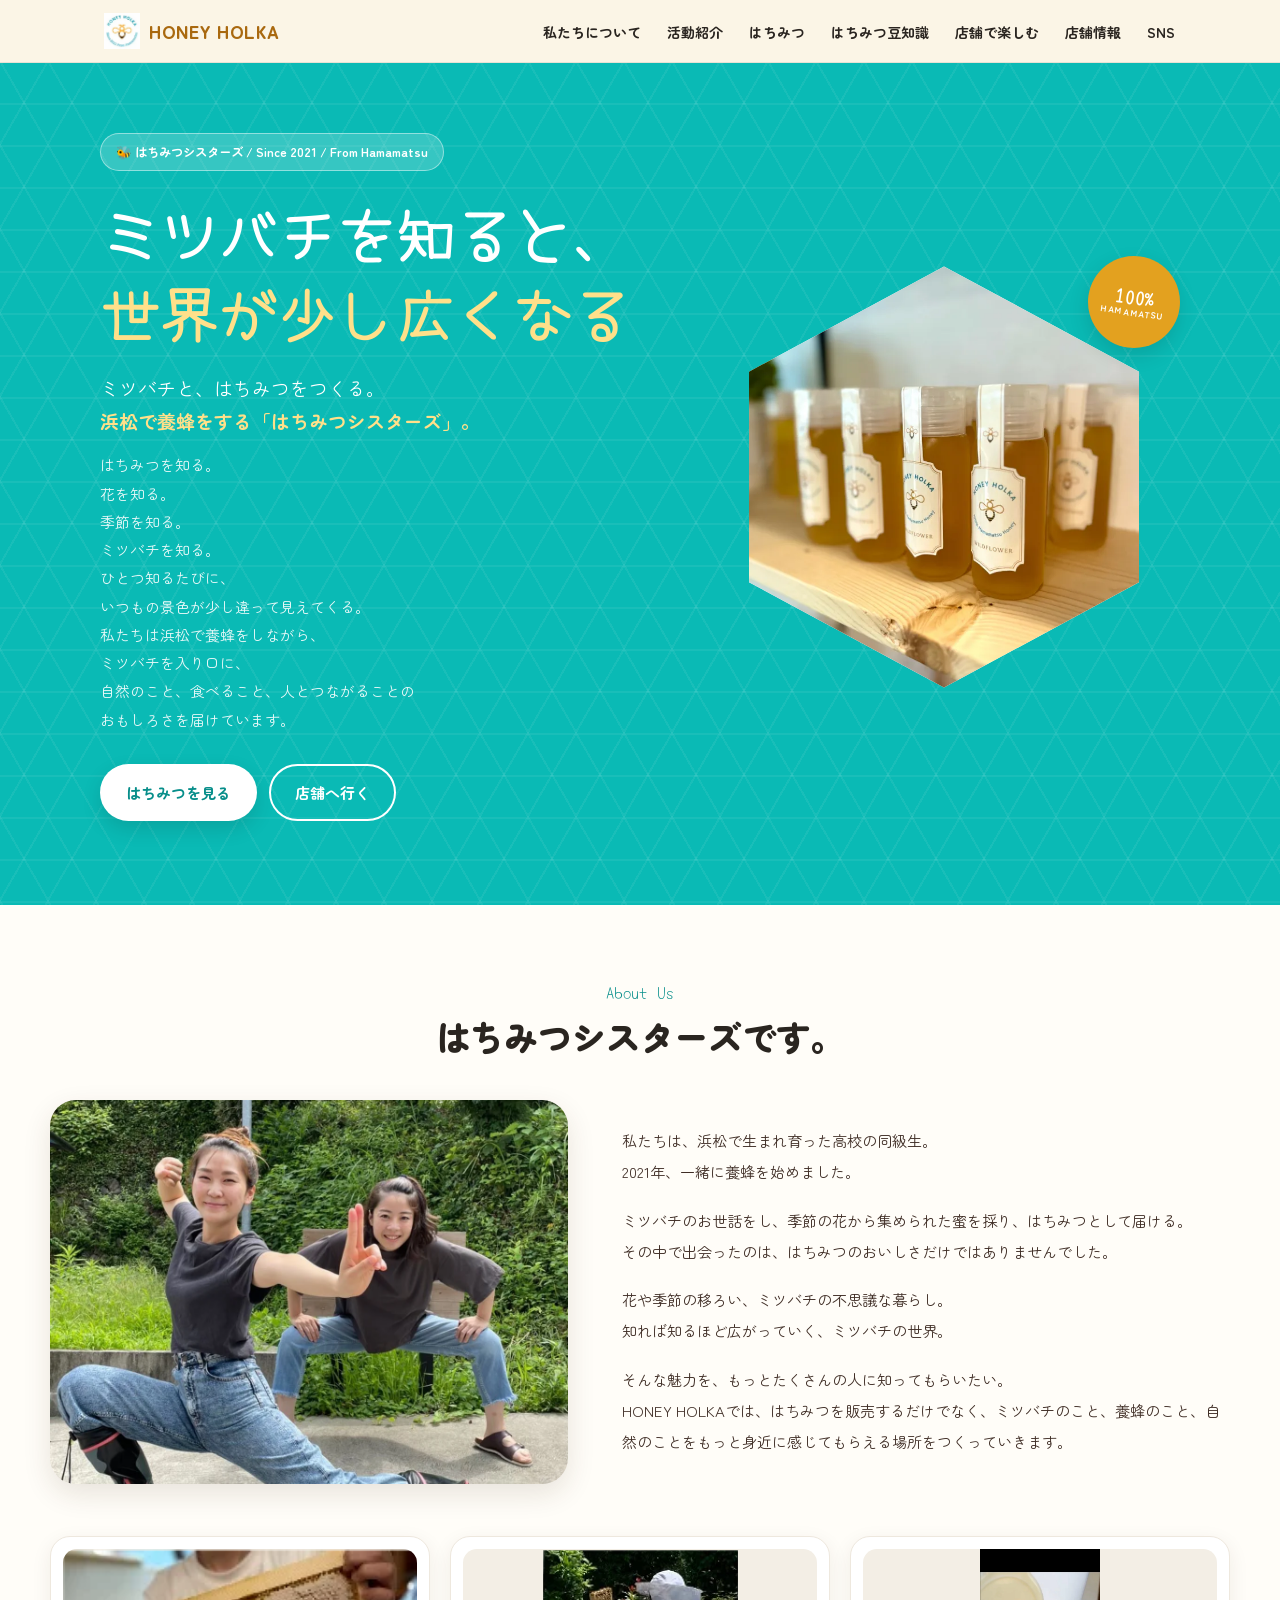
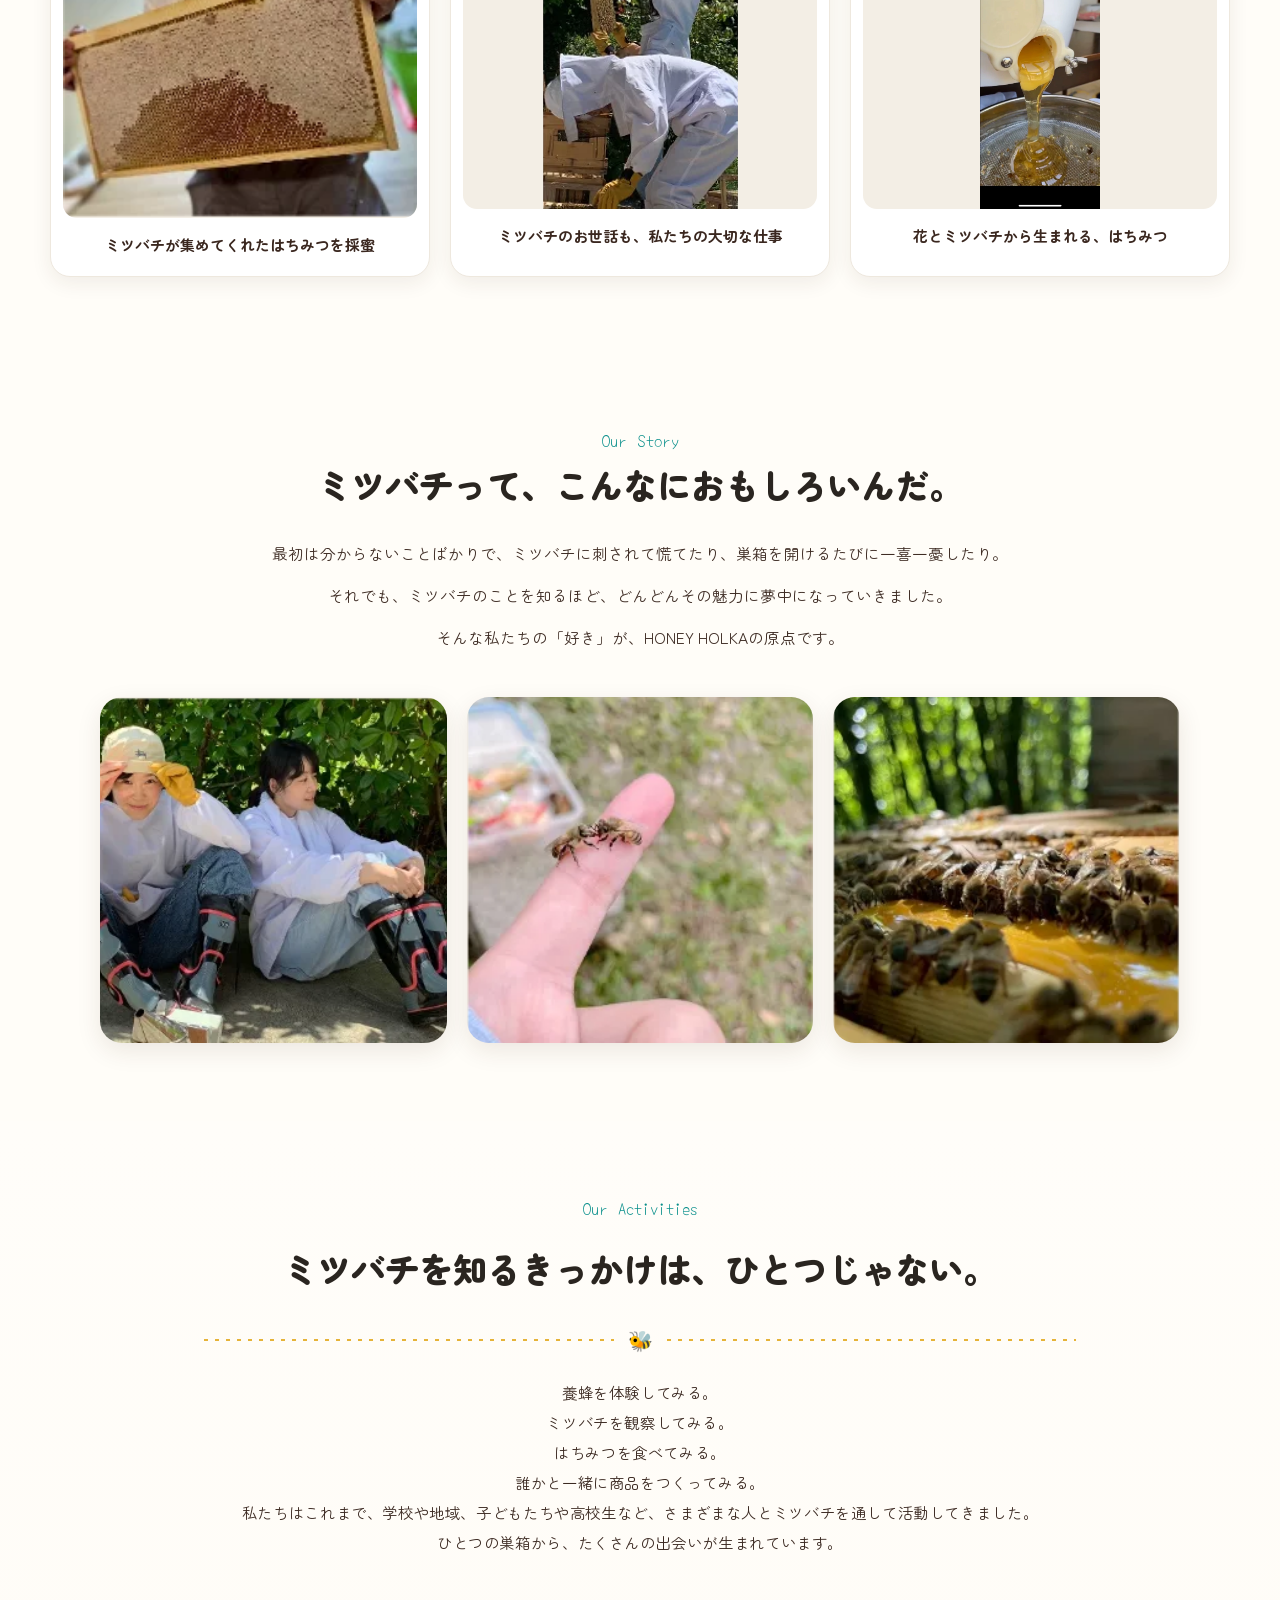
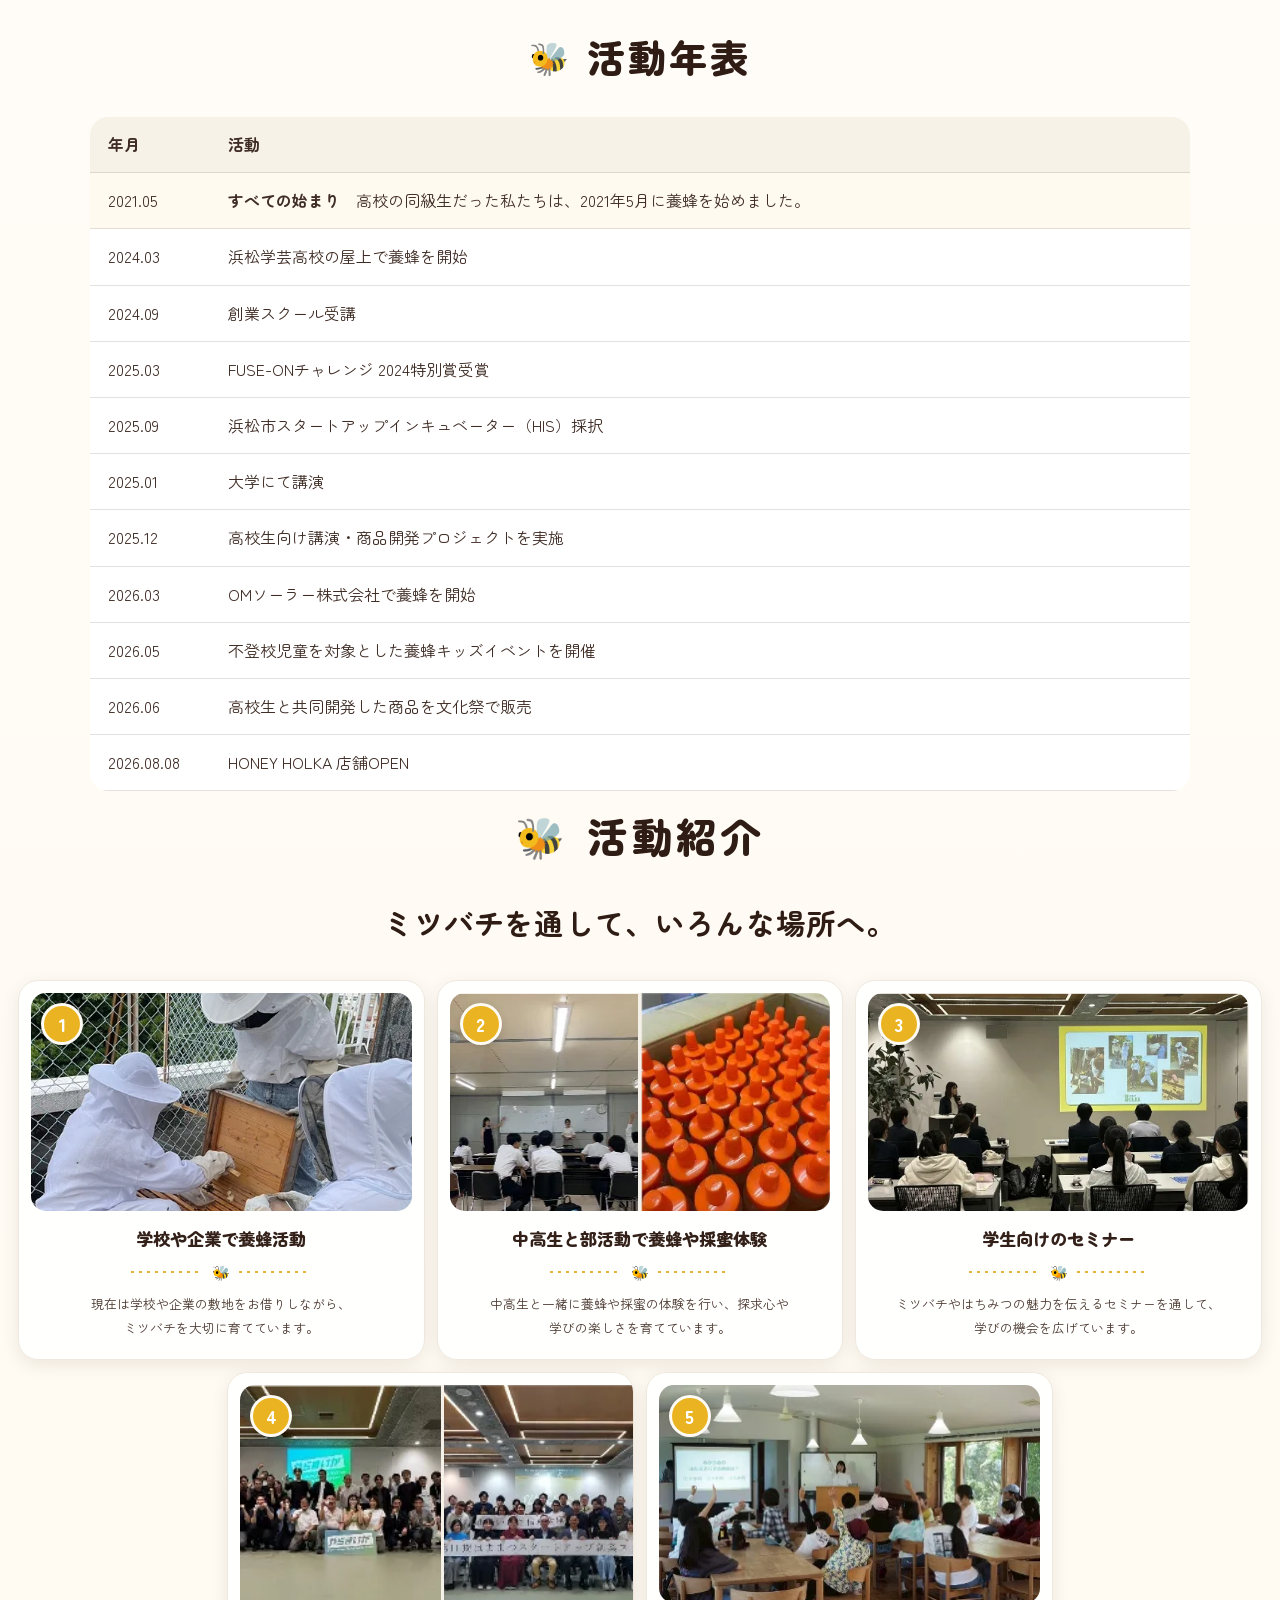
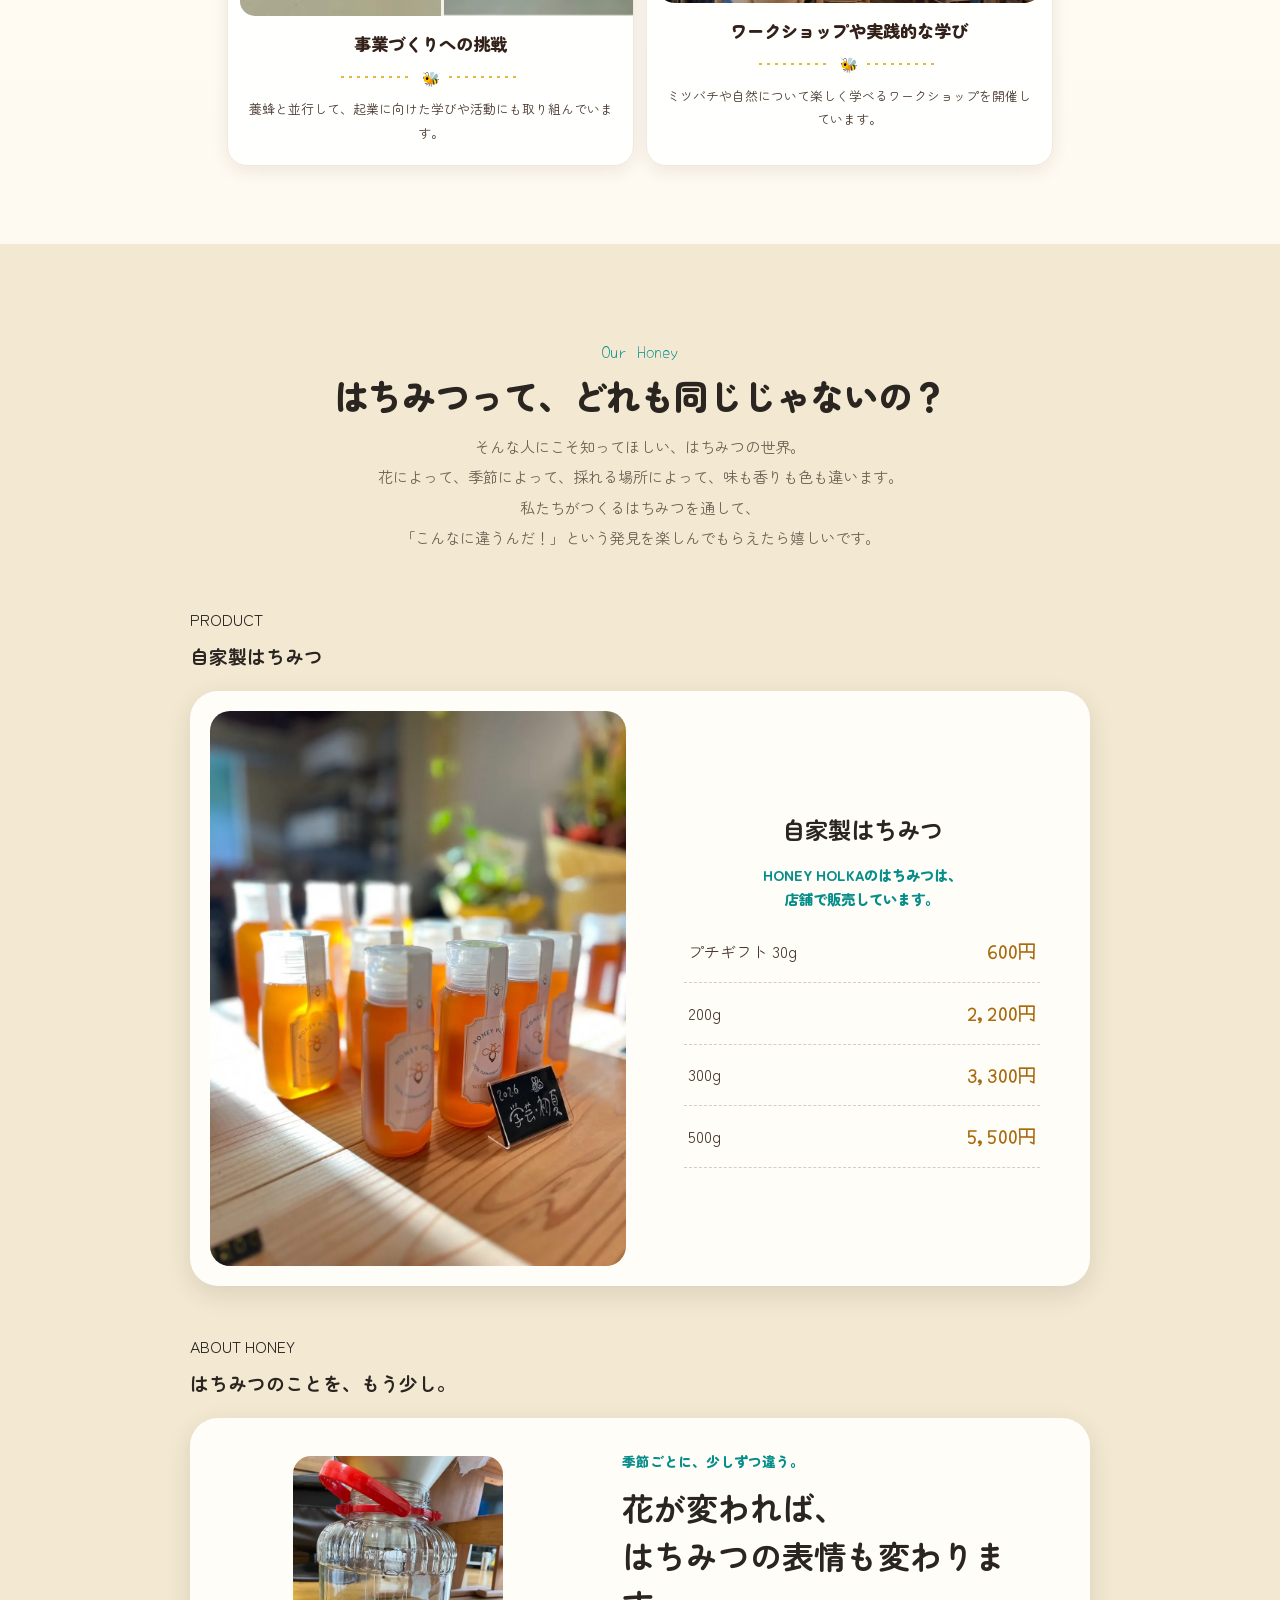
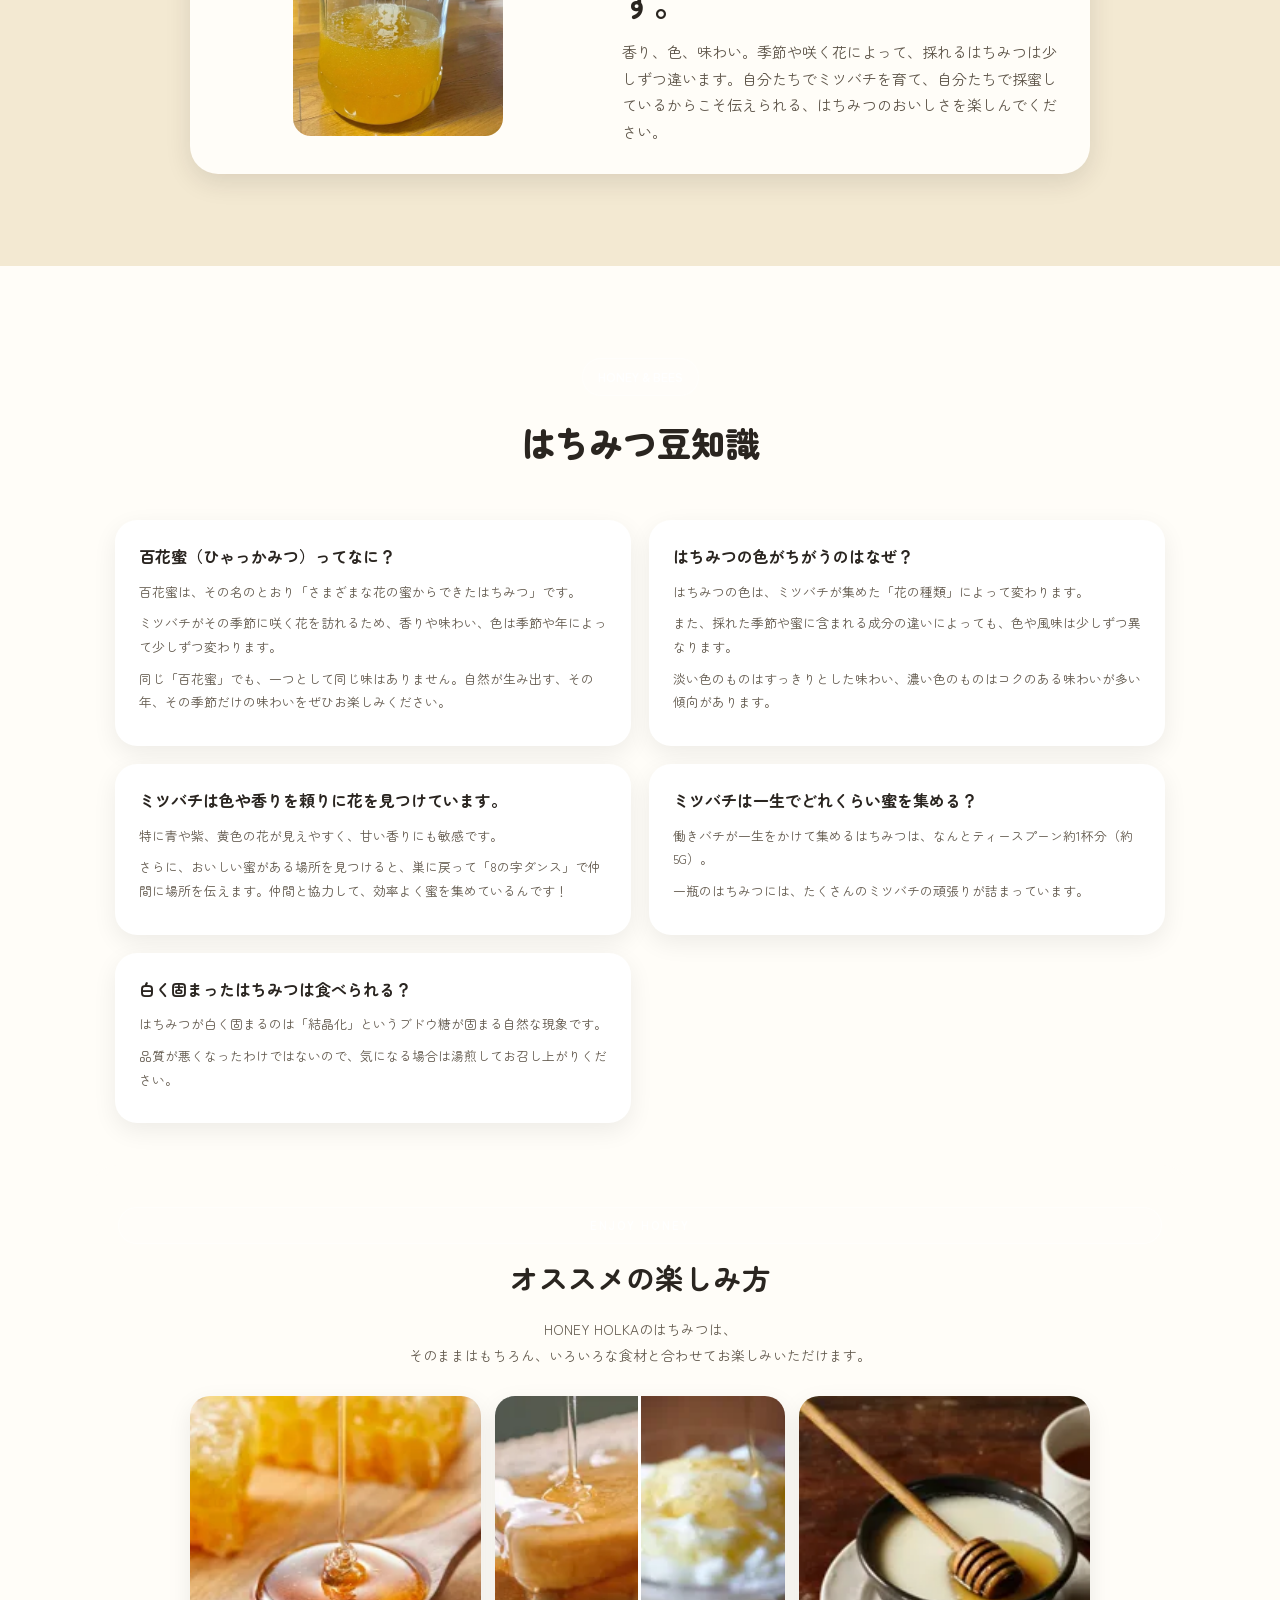
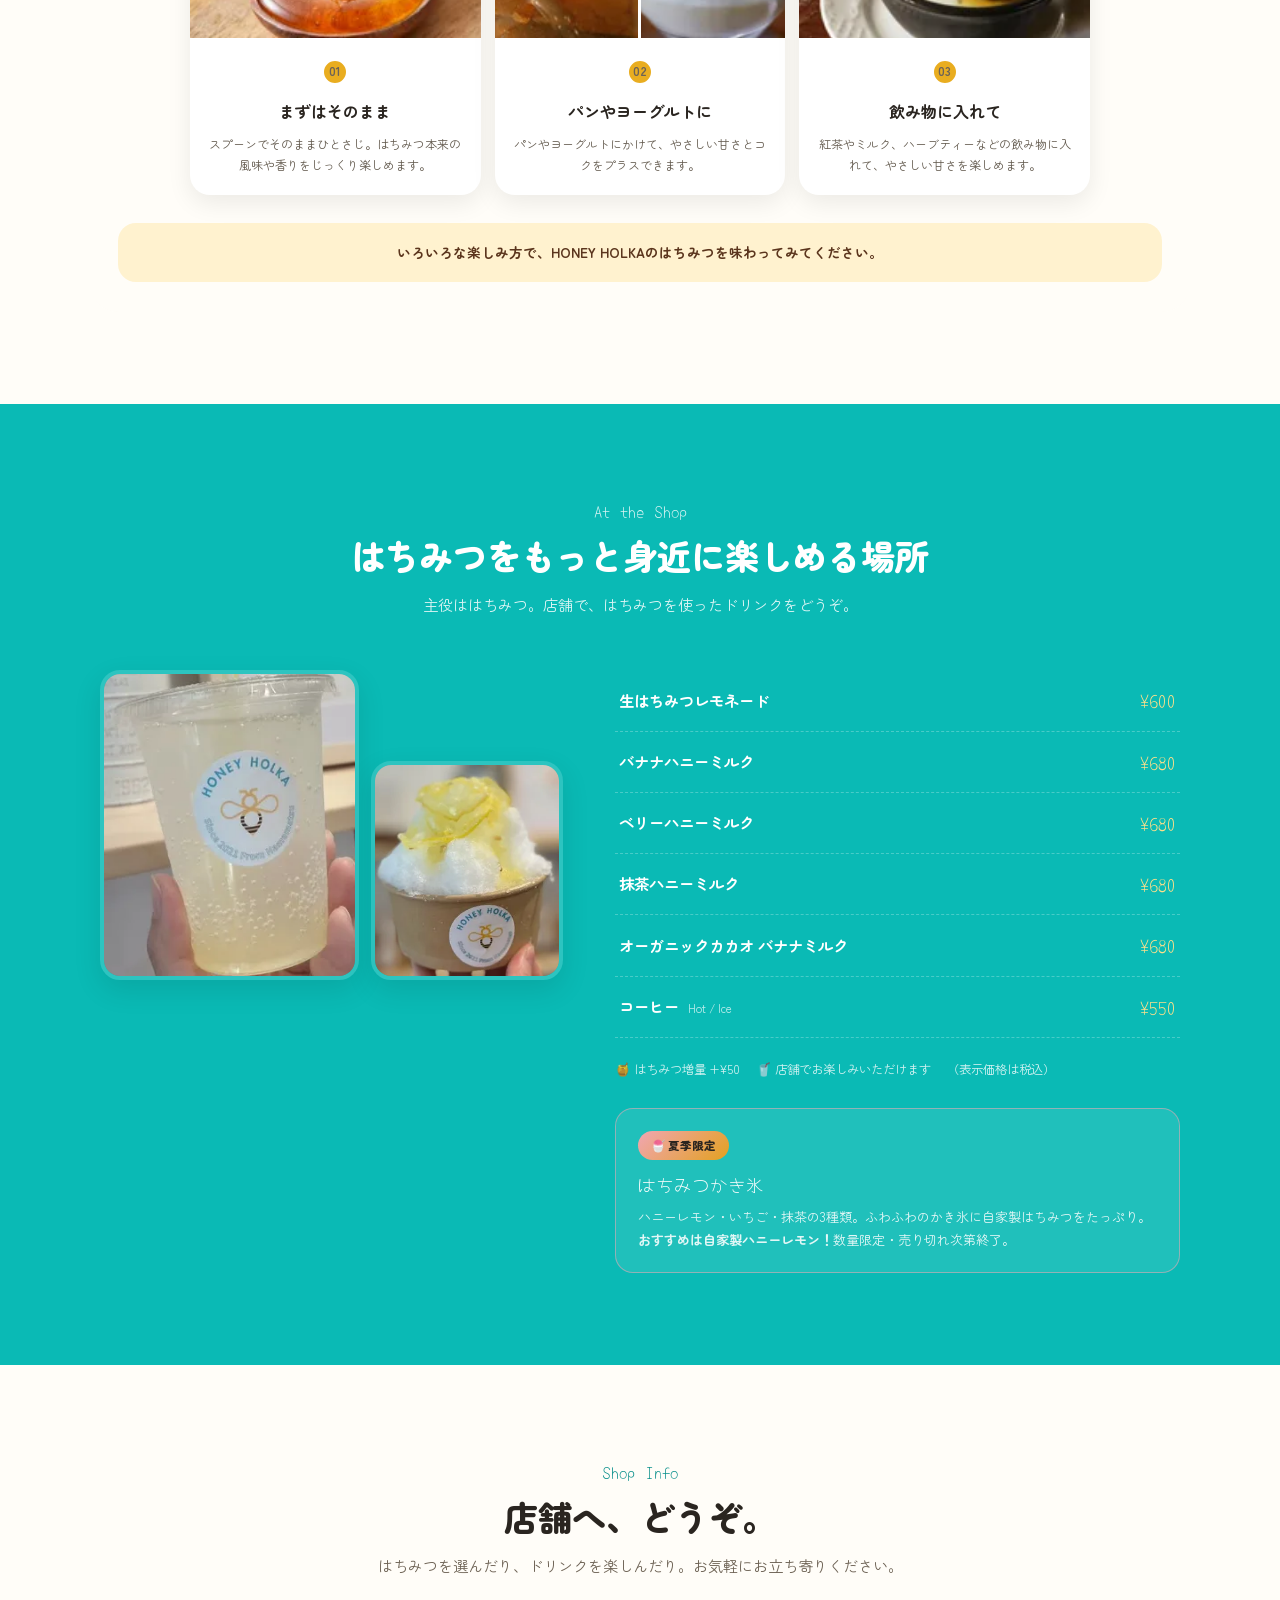
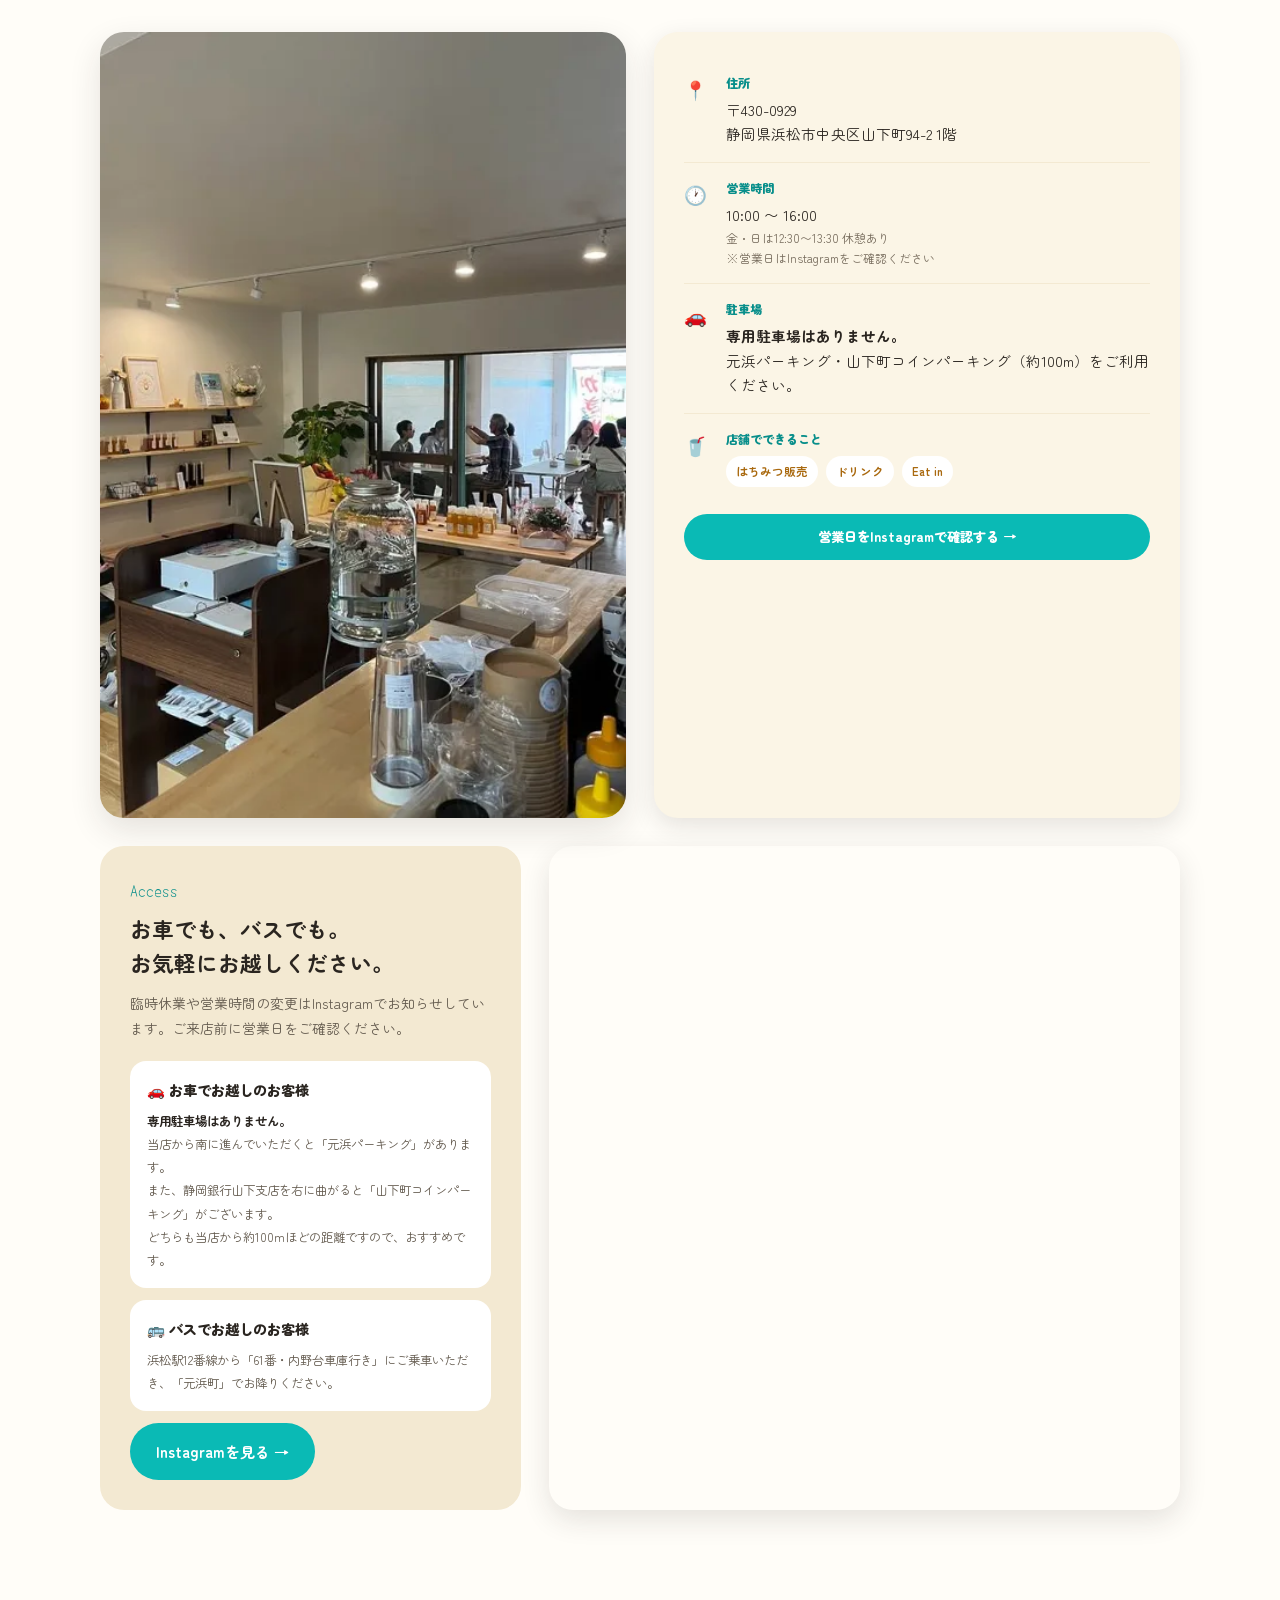
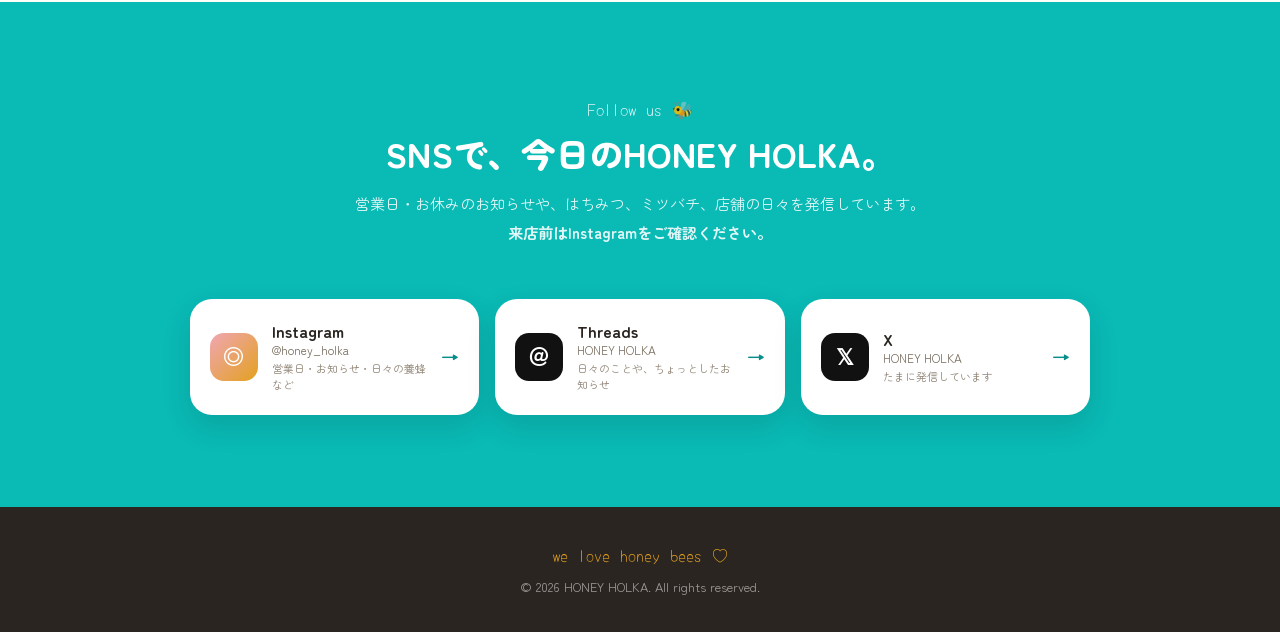
==== commit c4f95431: "Convert images to WebP for performance optimization" ====
--- a/index.html
+++ b/index.html
@@ -12,7 +12,7 @@
   <meta property="og:title" content="HONEY HOLKA｜浜松の自家製はちみつ・養蜂・店舗販売">
   <meta property="og:description" content="浜松市中央区で養蜂をする「はちみつシスターズ」のHONEY HOLKA。自家製はちみつを店舗で販売し、はちみつを使ったドリンクや季節の楽しみ方も紹介しています。">
   <meta property="og:url" content="https://honey-holka.hstudio.site/">
-  <meta property="og:image" content="https://honey-holka.hstudio.site/ogp.jpg">
+  <meta property="og:image" content="https://honey-holka.hstudio.site/ogp.webp">
   <meta property="og:image:alt" content="HONEY HOLKAの自家製はちみつとブランドロゴ">
   <meta property="og:locale" content="ja_JP">
   <meta property="og:site_name" content="HONEY HOLKA">
@@ -20,7 +20,7 @@
   <meta name="twitter:card" content="summary_large_image">
   <meta name="twitter:title" content="HONEY HOLKA｜浜松の自家製はちみつ・養蜂・店舗販売">
   <meta name="twitter:description" content="浜松市中央区で養蜂をする「はちみつシスターズ」のHONEY HOLKA。自家製はちみつを店舗で販売し、はちみつを使ったドリンクや季節の楽しみ方も紹介しています。">
-  <meta name="twitter:image" content="https://honey-holka.hstudio.site/ogp.jpg">
+  <meta name="twitter:image" content="https://honey-holka.hstudio.site/ogp.webp">
   <meta name="twitter:image:alt" content="HONEY HOLKAの自家製はちみつとブランドロゴ">
 
   <script type="application/ld+json">
@@ -50,8 +50,8 @@
       "name": "HONEY HOLKA",
       "description": "浜松で養蜂をするはちみつシスターズのHONEY HOLKA。自家製はちみつを店舗で販売し、はちみつを使ったドリンクも楽しめます。",
       "url": "https://honey-holka.hstudio.site/",
-      "logo": "https://honey-holka.hstudio.site/images/symbol.png",
-      "image": ["https://honey-holka.hstudio.site/ogp.jpg"],
+      "logo": "https://honey-holka.hstudio.site/images/symbol.webp",
+      "image": ["https://honey-holka.hstudio.site/ogp.webp"],
       "sameAs": [
         "https://www.instagram.com/honey_holka/",
         "https://www.threads.com/@honey_holka",
@@ -76,7 +76,7 @@
 }
 </script>
 
-  <link rel="icon" type="image/png" href="images/favicon.png">
+  <link rel="icon" type="image/png" href="images/favicon.webp">
   <link rel="preconnect" href="https://fonts.googleapis.com">
   <link rel="preconnect" href="https://fonts.gstatic.com" crossorigin>
   <link href="https://fonts.googleapis.com/css2?family=Yomogi&family=Zen+Maru+Gothic:wght@400;500;700;900&display=swap" rel="stylesheet">
@@ -87,7 +87,7 @@
 <header id="header">
   <div class="nav-wrap">
     <a href="#hero" class="brand" aria-label="HONEY HOLKA トップへ">
-      <img src="images/symbol.png" alt="" class="brand-symbol">
+      <img src="images/symbol.webp" alt="" class="brand-symbol">
       <span>HONEY HOLKA</span>
     </a>
     <nav aria-label="メインメニュー">
@@ -131,7 +131,7 @@
       <div class="hero-photo reveal">
         <span class="hero-stamp">100%<br><small>HAMAMATSU</small></span>
         <div class="hex-frame">
-          <img src="images/main.png" alt="HONEY HOLKAの自家製はちみつ" fetchpriority="high">
+          <img src="images/main.webp" alt="HONEY HOLKAの自家製はちみつ" fetchpriority="high">
         </div>
       </div>
     </div>
@@ -145,7 +145,7 @@
 
     <div class="about-main-v16 reveal">
       <div class="about-main-photo-v16">
-        <img src="images/about-main.png" alt="はちみつシスターズ" loading="lazy" decoding="async">
+        <img src="images/about-main.webp" alt="はちみつシスターズ" loading="lazy" decoding="async">
       </div>
       <div class="about-main-copy-v16">
         <p>
@@ -170,19 +170,19 @@
     <div class="about-gallery-v16 reveal">
       <article class="about-gallery-card-v16">
         <div class="about-gallery-photo-v16">
-          <img src="images/about-honey.png" alt="ミツバチが集めてくれたはちみつを採蜜" loading="lazy" decoding="async">
+          <img src="images/about-honey.webp" alt="ミツバチが集めてくれたはちみつを採蜜" loading="lazy" decoding="async">
         </div>
         <h3>ミツバチが集めてくれたはちみつを採蜜</h3>
       </article>
       <article class="about-gallery-card-v16">
         <div class="about-gallery-photo-v16">
-          <img src="images/about-beekeeping.png" alt="ミツバチのお世話も、私たちの大切な仕事" loading="lazy" decoding="async">
+          <img src="images/about-beekeeping.webp" alt="ミツバチのお世話も、私たちの大切な仕事" loading="lazy" decoding="async">
         </div>
         <h3>ミツバチのお世話も、私たちの大切な仕事</h3>
       </article>
       <article class="about-gallery-card-v16">
         <div class="about-gallery-photo-v16">
-          <img src="images/about-flower-honey.png" alt="花とミツバチから生まれる、はちみつ" loading="lazy" decoding="async">
+          <img src="images/about-flower-honey.webp" alt="花とミツバチから生まれる、はちみつ" loading="lazy" decoding="async">
         </div>
         <h3>花とミツバチから生まれる、はちみつ</h3>
       </article>
@@ -204,13 +204,13 @@
 
     <div class="story-grid-v19 reveal">
       <div class="story-photo-v19">
-        <img src="images/story-01.png" alt="養蜂をするはちみつシスターズ" loading="lazy" decoding="async">
+        <img src="images/story-01.webp" alt="養蜂をするはちみつシスターズ" loading="lazy" decoding="async">
       </div>
       <div class="story-photo-v19">
-        <img src="images/story-02.png" alt="指先にとまるミツバチ" loading="lazy" decoding="async">
+        <img src="images/story-02.webp" alt="指先にとまるミツバチ" loading="lazy" decoding="async">
       </div>
       <div class="story-photo-v19">
-        <img src="images/story-03.png" alt="巣箱とたくさんのミツバチ" loading="lazy" decoding="async">
+        <img src="images/story-03.webp" alt="巣箱とたくさんのミツバチ" loading="lazy" decoding="async">
       </div>
     </div>
   </div>
@@ -276,7 +276,7 @@
       <article class="activity-card-v14">
         <div class="activity-photo-v14">
           <span class="activity-num-v14">1</span>
-          <img src="images/activity-card1.png" alt="学校や企業で養蜂活動" loading="lazy" decoding="async">
+          <img src="images/activity-card1.webp" alt="学校や企業で養蜂活動" loading="lazy" decoding="async">
         </div>
         <div class="activity-card-content-v14">
           <h3>学校や企業で養蜂活動</h3>
@@ -289,8 +289,8 @@
         <div class="activity-photo-v14">
           <span class="activity-num-v14">2</span>
           <div class="activity-photo-pair-v14">
-            <img src="images/activity-card2-1.png" alt="中高生と部活動で養蜂や採蜜体験" loading="lazy" decoding="async">
-            <img src="images/activity-card2-2.png" alt="中高生と部活動で養蜂や採蜜体験" loading="lazy" decoding="async">
+            <img src="images/activity-card2-1.webp" alt="中高生と部活動で養蜂や採蜜体験" loading="lazy" decoding="async">
+            <img src="images/activity-card2-2.webp" alt="中高生と部活動で養蜂や採蜜体験" loading="lazy" decoding="async">
           </div>
         </div>
         <div class="activity-card-content-v14">
@@ -303,7 +303,7 @@
       <article class="activity-card-v14">
         <div class="activity-photo-v14">
           <span class="activity-num-v14">3</span>
-          <img src="images/activity-card3.png" alt="学生向けのセミナー" loading="lazy" decoding="async">
+          <img src="images/activity-card3.webp" alt="学生向けのセミナー" loading="lazy" decoding="async">
         </div>
         <div class="activity-card-content-v14">
           <h3>学生向けのセミナー</h3>
@@ -315,8 +315,8 @@
       <article class="activity-card-v14">
         <div class="activity-photo-v14 activity-photo-pair-v14">
           <span class="activity-num-v14">4</span>
-          <img src="images/activity-card4-1.png" alt="事業づくりへの挑戦" loading="lazy" decoding="async">
-          <img src="images/activity-card4-2.png" alt="事業づくりへの挑戦" loading="lazy" decoding="async">
+          <img src="images/activity-card4-1.webp" alt="事業づくりへの挑戦" loading="lazy" decoding="async">
+          <img src="images/activity-card4-2.webp" alt="事業づくりへの挑戦" loading="lazy" decoding="async">
         </div>
         <div class="activity-card-content-v14">
           <h3>事業づくりへの挑戦</h3>
@@ -328,7 +328,7 @@
       <article class="activity-card-v14">
         <div class="activity-photo-v14">
           <span class="activity-num-v14">5</span>
-          <img src="images/activity-card5.png" alt="ワークショップや実践的な学び" loading="lazy" decoding="async">
+          <img src="images/activity-card5.webp" alt="ワークショップや実践的な学び" loading="lazy" decoding="async">
         </div>
         <div class="activity-card-content-v14">
           <h3>ワークショップや実践的な学び</h3>
@@ -356,7 +356,7 @@
       </div>
       <div class="honey-product-single reveal">
         <div class="honey-product-photo">
-          <img src="images/honey-pour.jpg" alt="店頭に並ぶHONEY HOLKAの自家製はちみつ" loading="lazy" decoding="async">
+          <img src="images/honey-pour.webp" alt="店頭に並ぶHONEY HOLKAの自家製はちみつ" loading="lazy" decoding="async">
         </div>
         <div class="honey-price-list">
           <h3>自家製はちみつ</h3>
@@ -374,7 +374,7 @@
       </div>
       <div class="honey-story reveal">
         <div class="honey-story-photo">
-          <img src="images/honey-pour-story.jpg" alt="採れたはちみつを瓶に注ぐ様子" loading="lazy" decoding="async">
+          <img src="images/honey-pour-story.webp" alt="採れたはちみつを瓶に注ぐ様子" loading="lazy" decoding="async">
         </div>
         <div>
           <span class="story-kicker">季節ごとに、少しずつ違う。</span>
@@ -406,7 +406,7 @@
 
   <div class="enjoy-grid enjoy-grid-v13">
     <article class="enjoy-card-v12">
-      <img src="images/enjoy-straight.png" alt="はちみつをまずはそのまま楽しむ" loading="lazy" decoding="async">
+      <img src="images/enjoy-straight.webp" alt="はちみつをまずはそのまま楽しむ" loading="lazy" decoding="async">
       <div class="enjoy-card-body">
         <span class="enjoy-number">01</span>
         <h4>まずはそのまま</h4>
@@ -416,8 +416,8 @@
 
     <article class="enjoy-card-v12">
       <div class="enjoy-dual-photo">
-        <img src="images/enjoy-bread-yogurt-1.png" alt="はちみつをパンにかけた楽しみ方" loading="lazy" decoding="async">
-        <img src="images/enjoy-bread-yogurt-2.png" alt="はちみつをヨーグルトにかけた楽しみ方" loading="lazy" decoding="async">
+        <img src="images/enjoy-bread-yogurt-1.webp" alt="はちみつをパンにかけた楽しみ方" loading="lazy" decoding="async">
+        <img src="images/enjoy-bread-yogurt-2.webp" alt="はちみつをヨーグルトにかけた楽しみ方" loading="lazy" decoding="async">
       </div>
       <div class="enjoy-card-body">
         <span class="enjoy-number">02</span>
@@ -427,7 +427,7 @@
     </article>
 
     <article class="enjoy-card-v12">
-      <img src="images/enjoy-drink.png" alt="はちみつを飲み物に入れて楽しむ" loading="lazy" decoding="async">
+      <img src="images/enjoy-drink.webp" alt="はちみつを飲み物に入れて楽しむ" loading="lazy" decoding="async">
       <div class="enjoy-card-body">
         <span class="enjoy-number">03</span>
         <h4>飲み物に入れて</h4>
@@ -454,10 +454,10 @@
       <div class="menu-layout reveal">
         <div class="menu-visuals">
           <div class="menu-photo">
-            <img src="images/lemonade.png" alt="生はちみつレモネード" loading="lazy" decoding="async">
+            <img src="images/lemonade.webp" alt="生はちみつレモネード" loading="lazy" decoding="async">
           </div>
           <div class="menu-photo-small">
-            <img src="images/kakigori.png" alt="夏季限定のはちみつかき氷" loading="lazy" decoding="async">
+            <img src="images/kakigori.webp" alt="夏季限定のはちみつかき氷" loading="lazy" decoding="async">
           </div>
         </div>
 
@@ -514,7 +514,7 @@
 
       <div class="shop-info-top reveal">
         <div class="shop-interior-wrap">
-          <img src="images/interior.png" alt="HONEY HOLKAの店舗内" loading="lazy" decoding="async">
+          <img src="images/interior.webp" alt="HONEY HOLKAの店舗内" loading="lazy" decoding="async">
         </div>
         <div class="info-card">
           <div class="info-row">
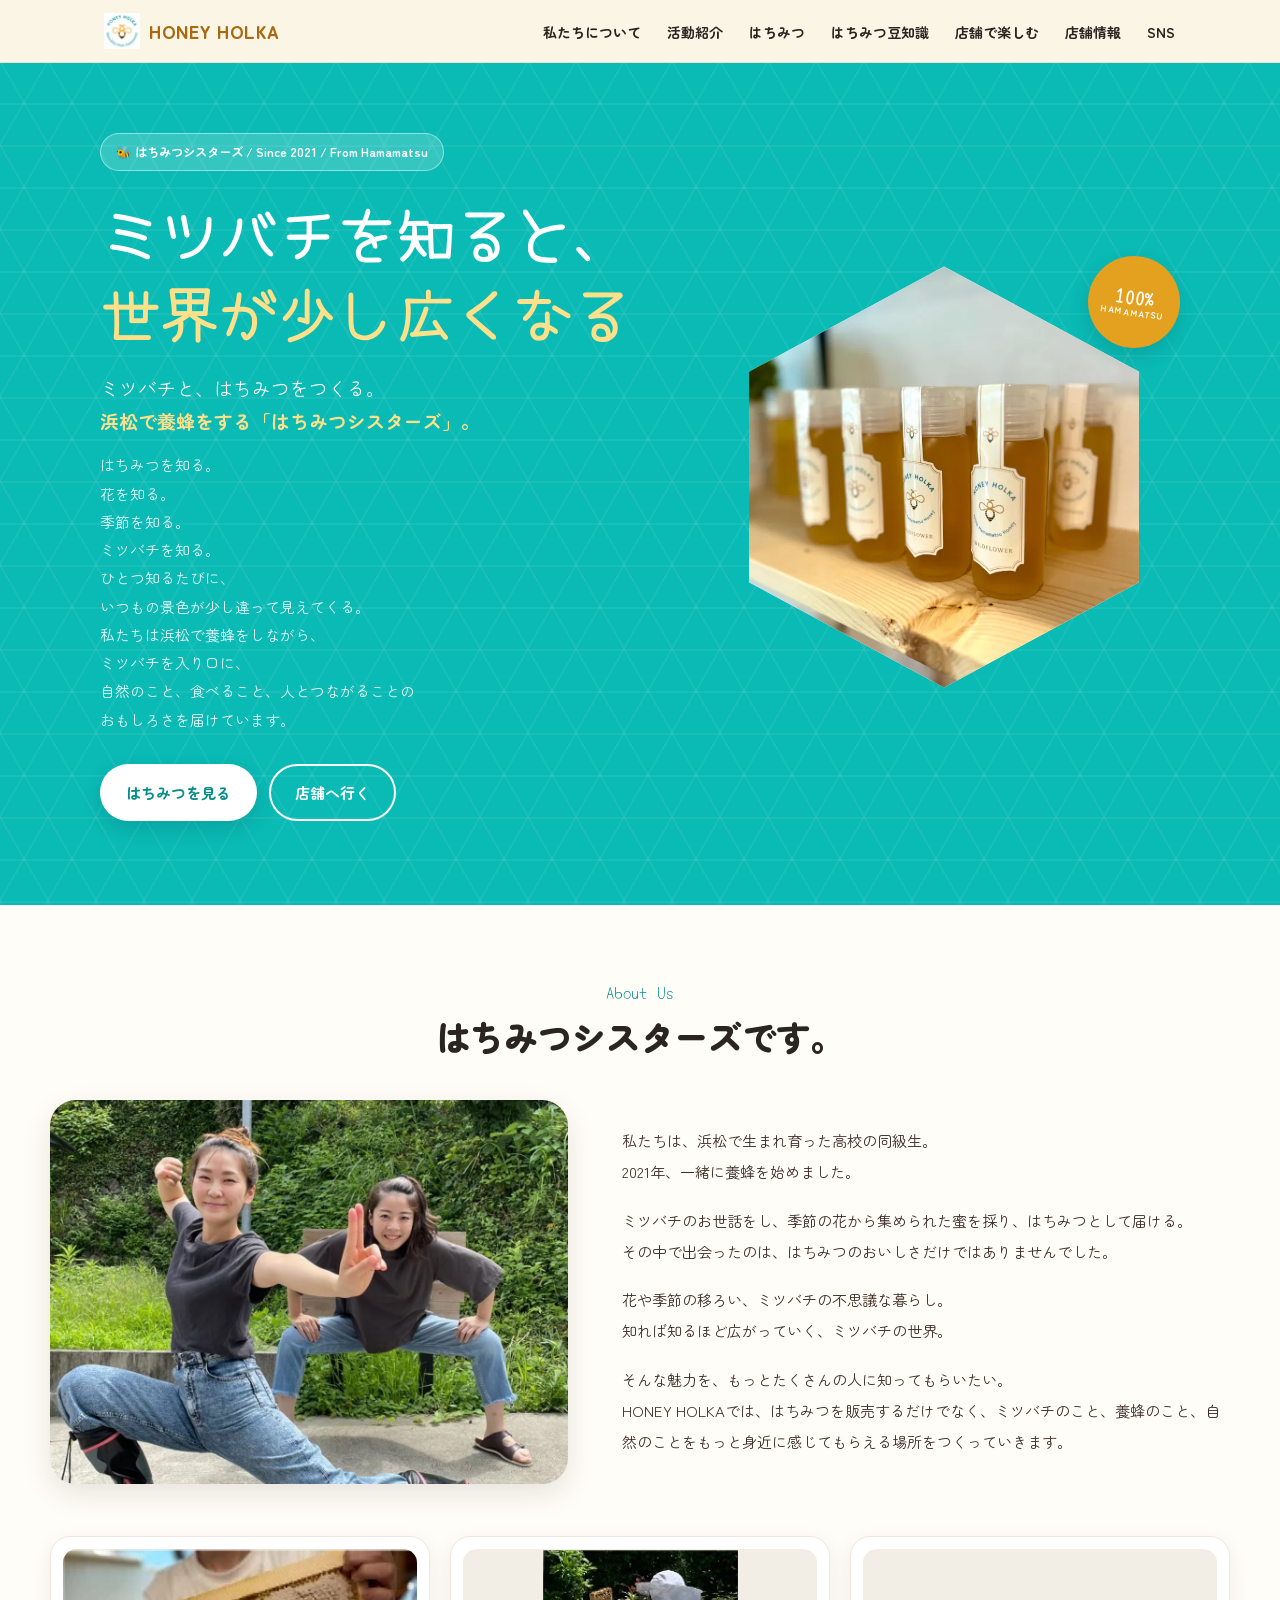
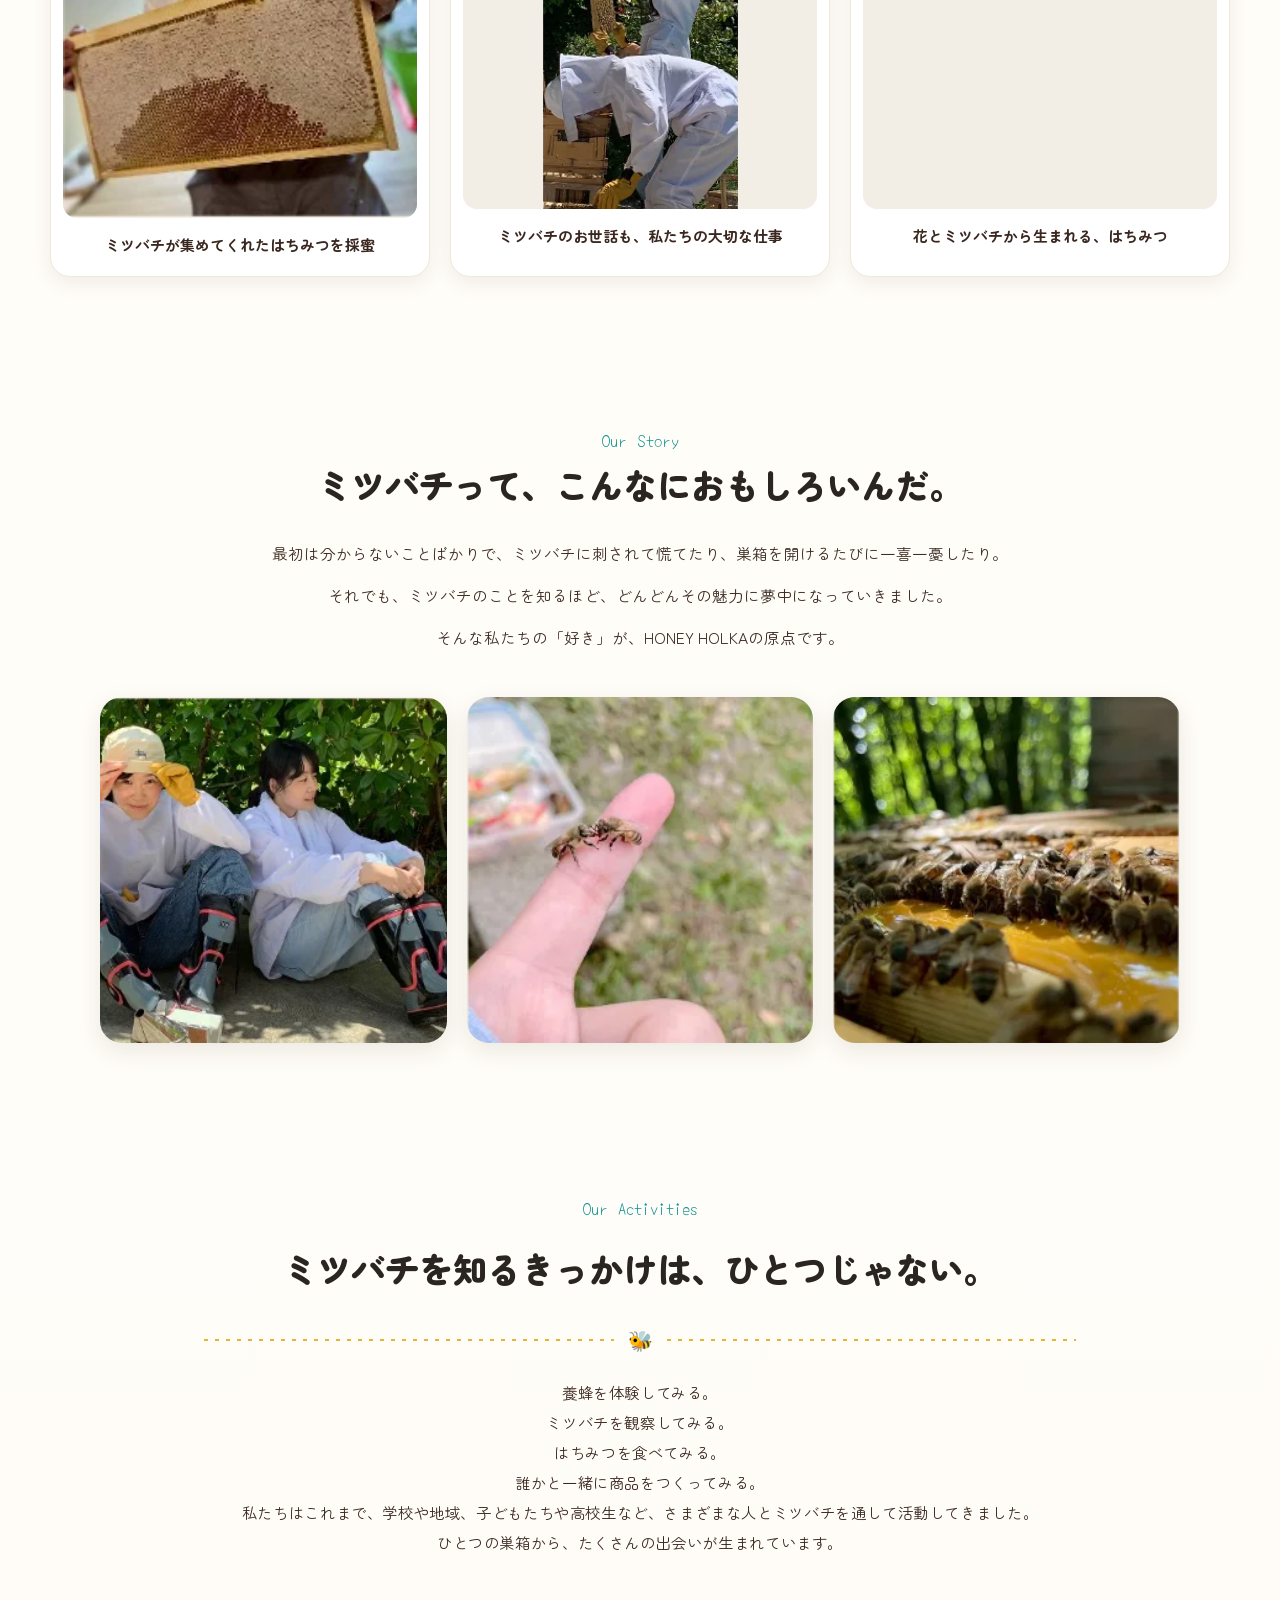
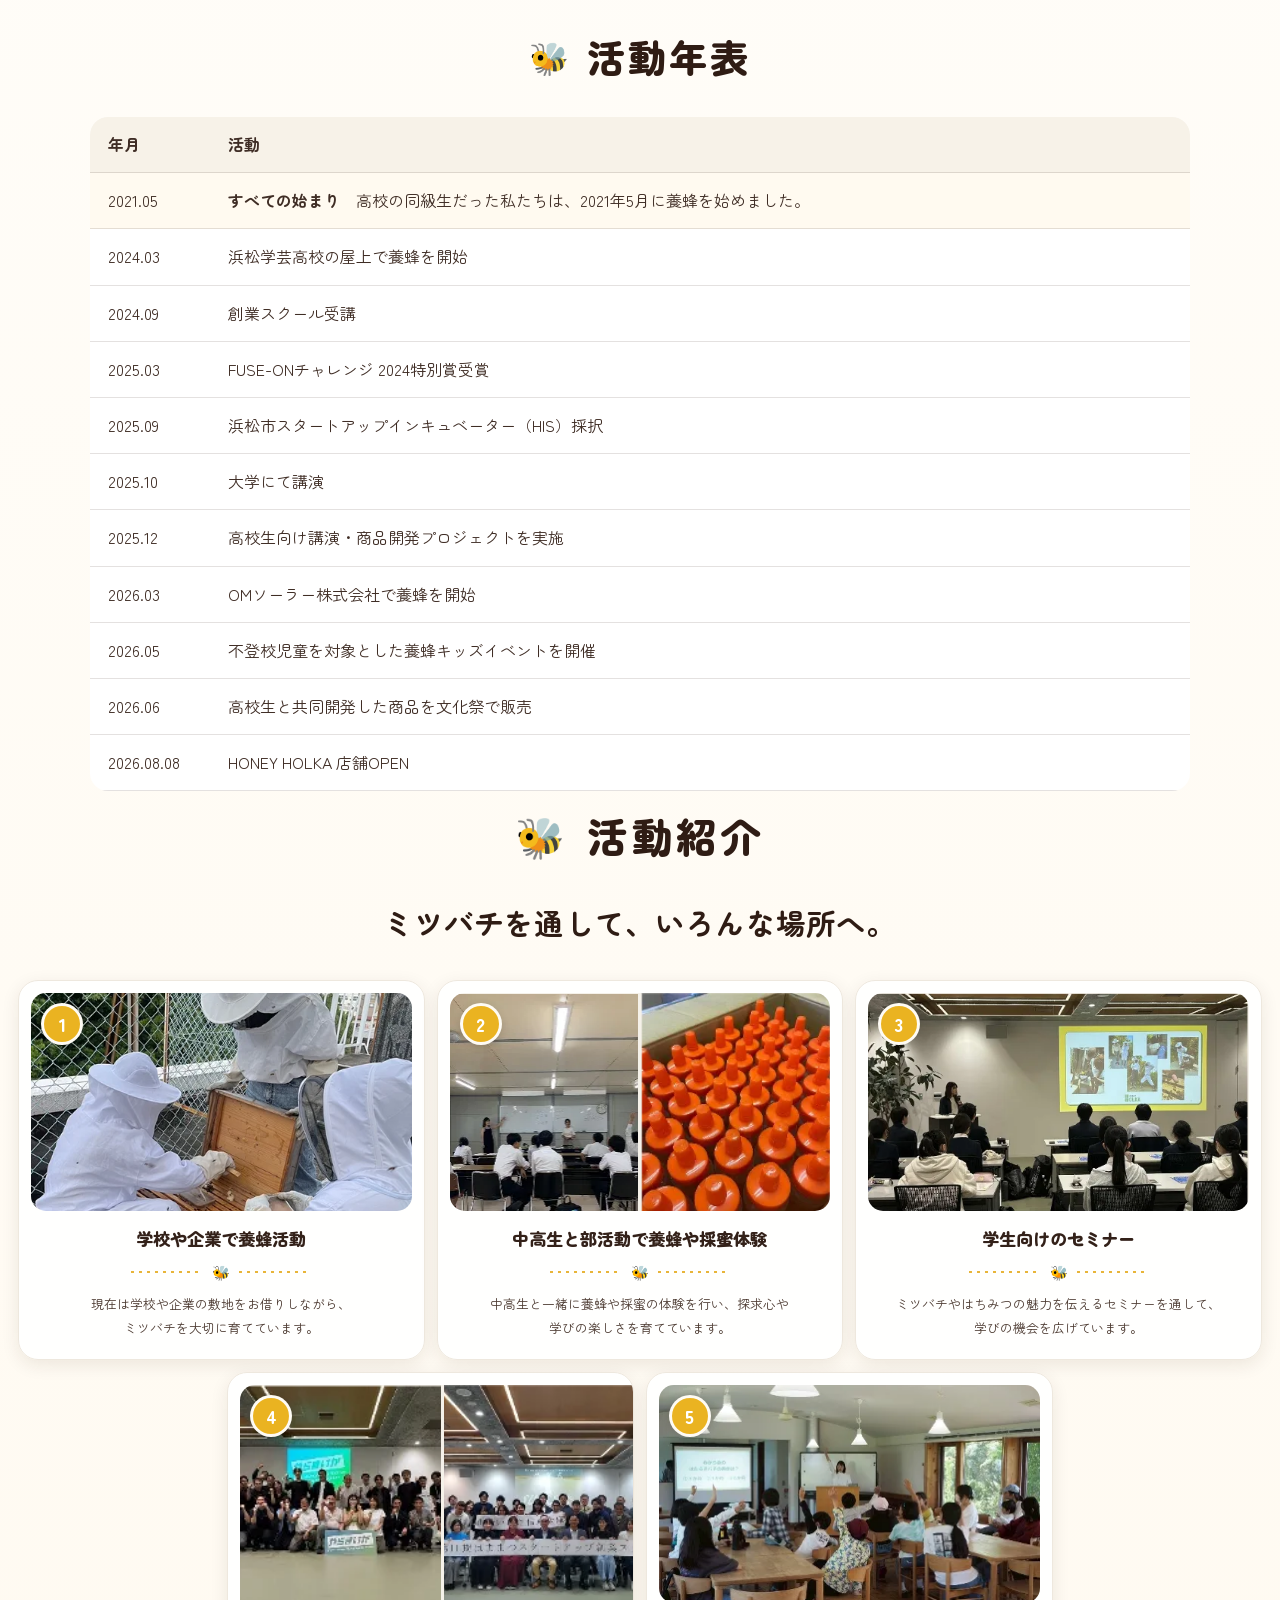
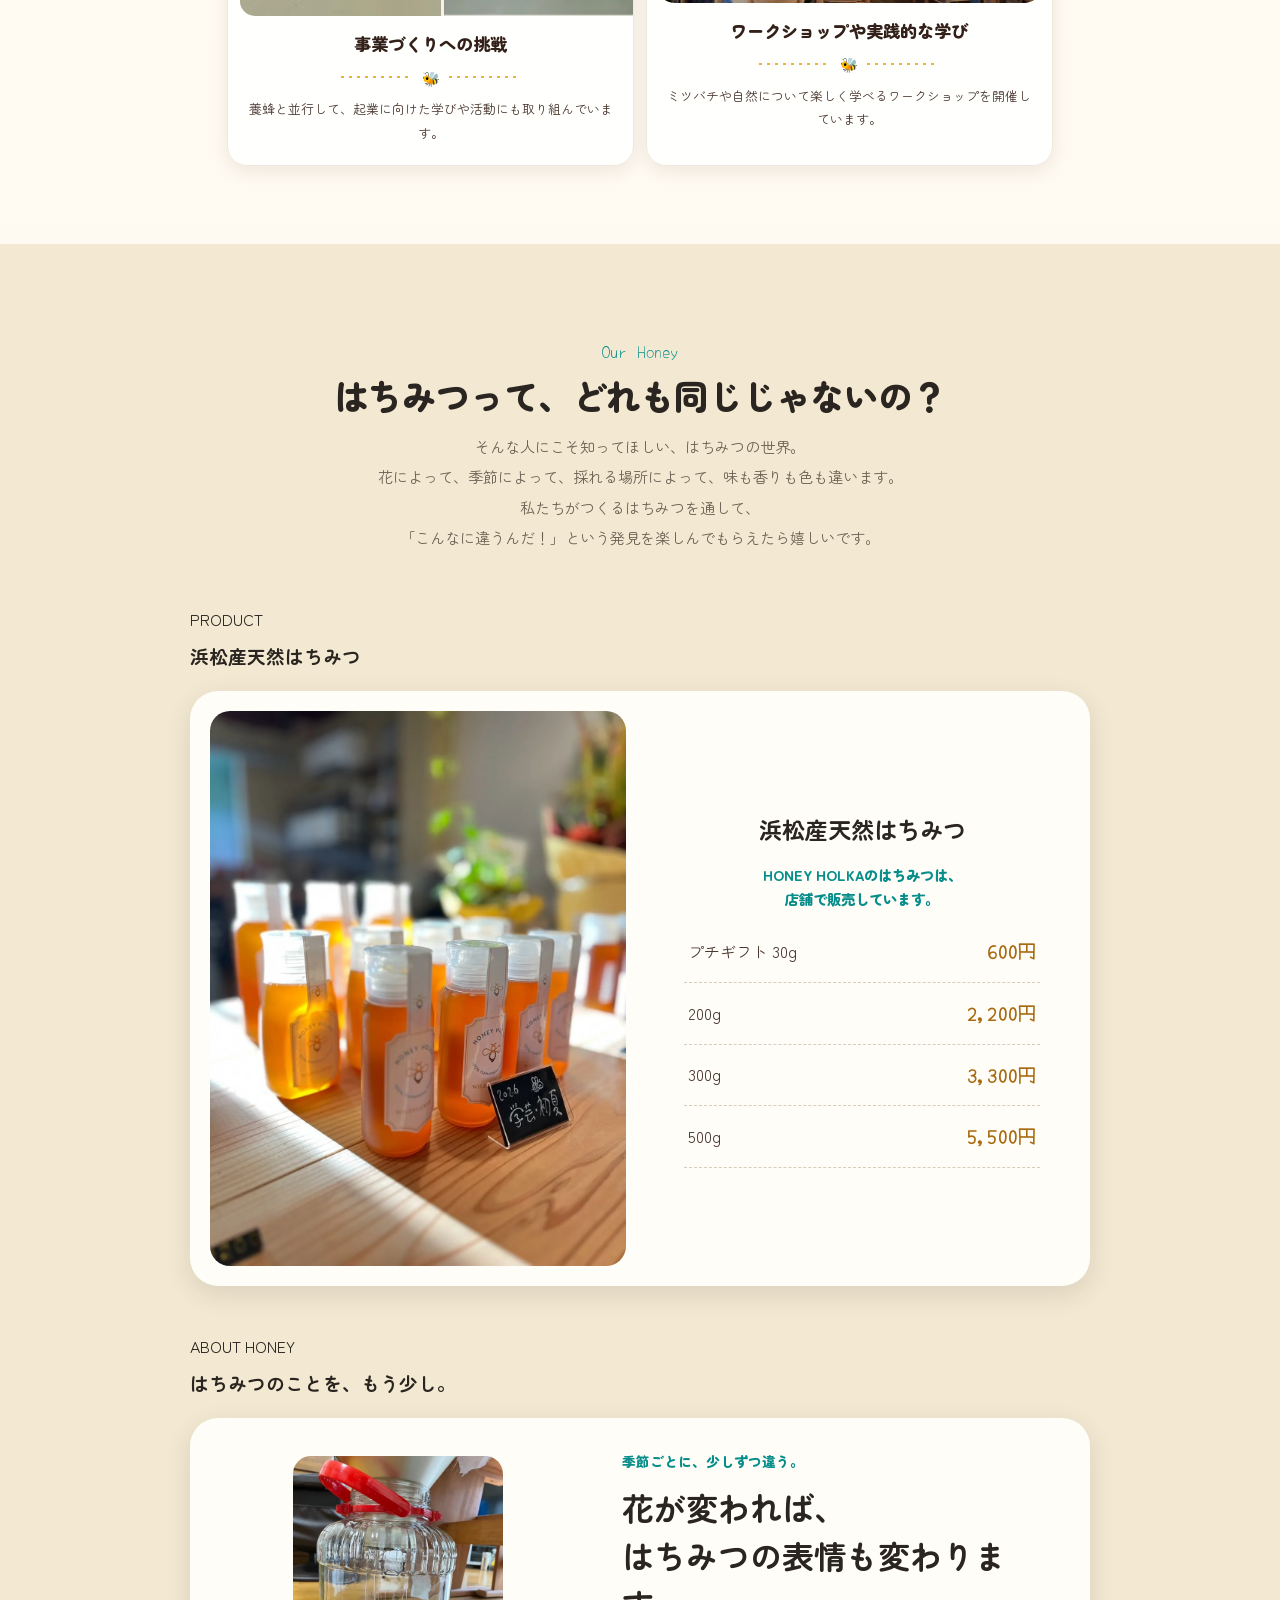
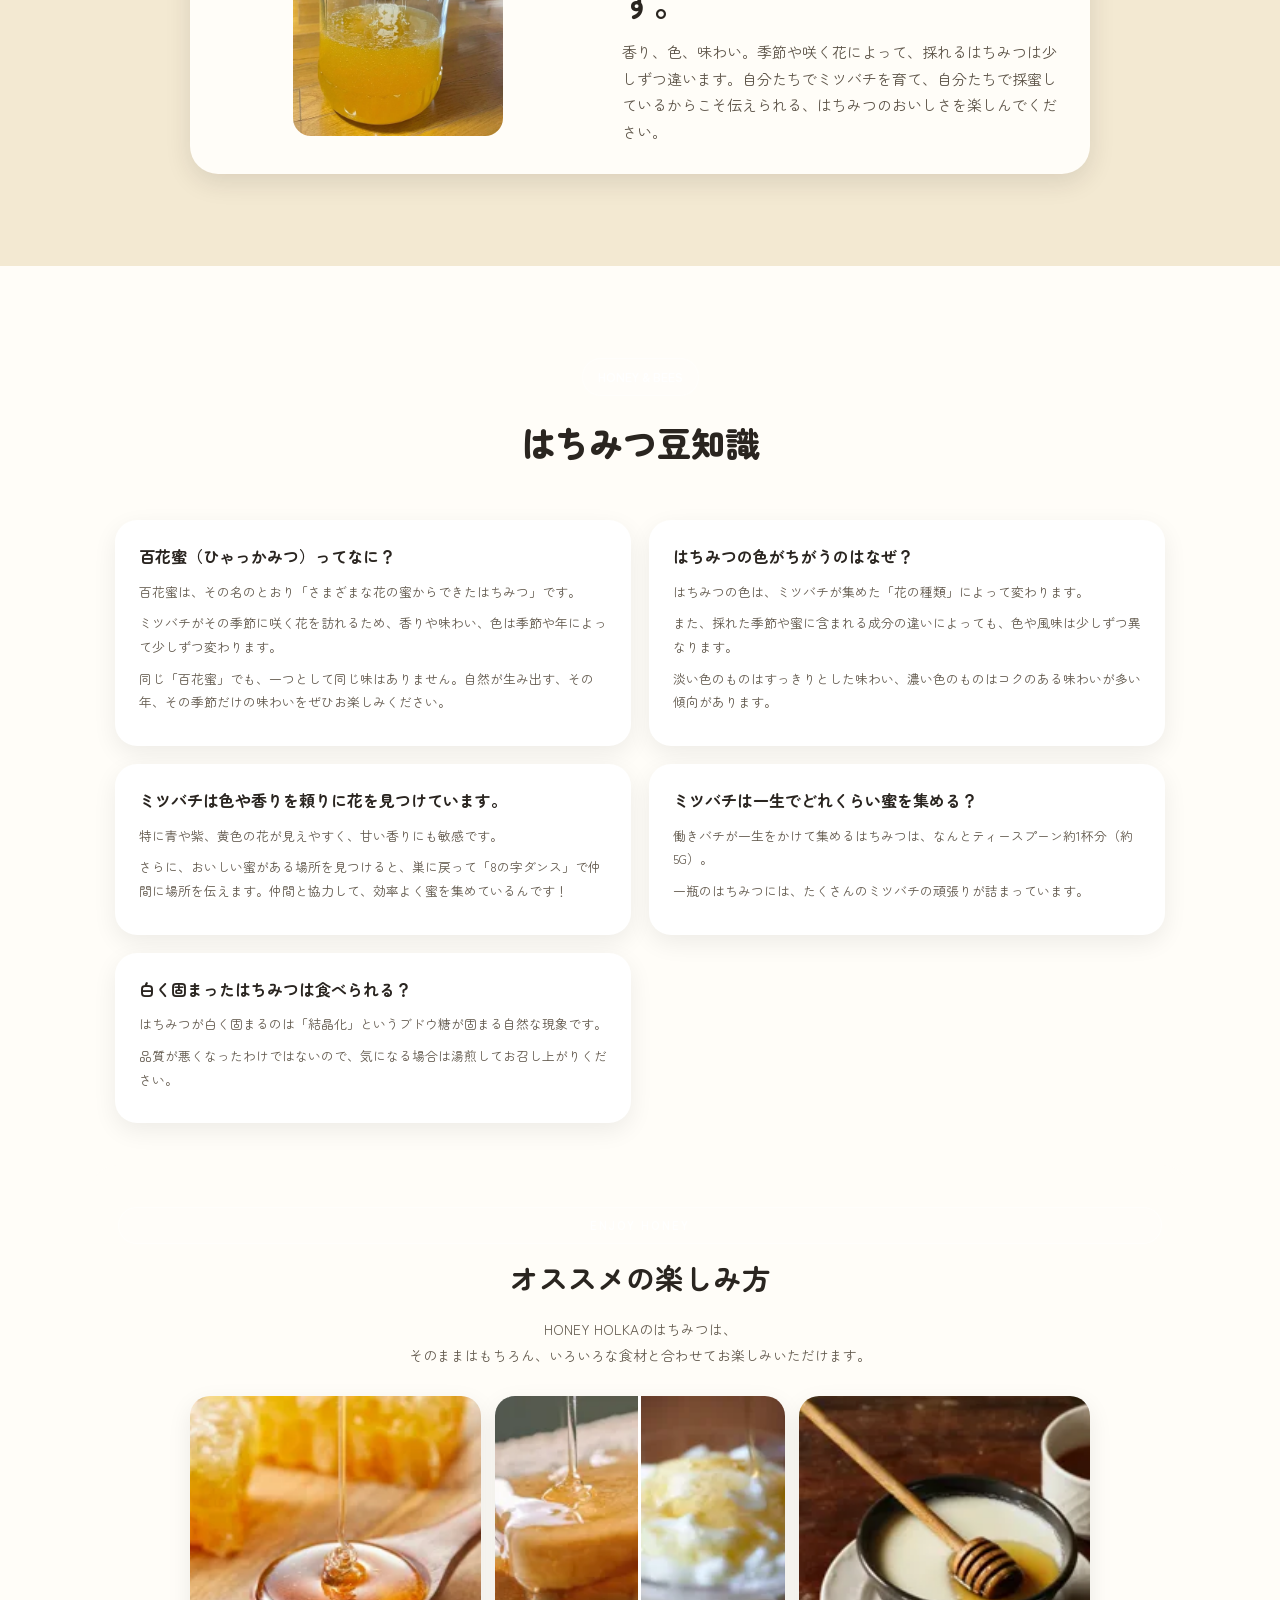
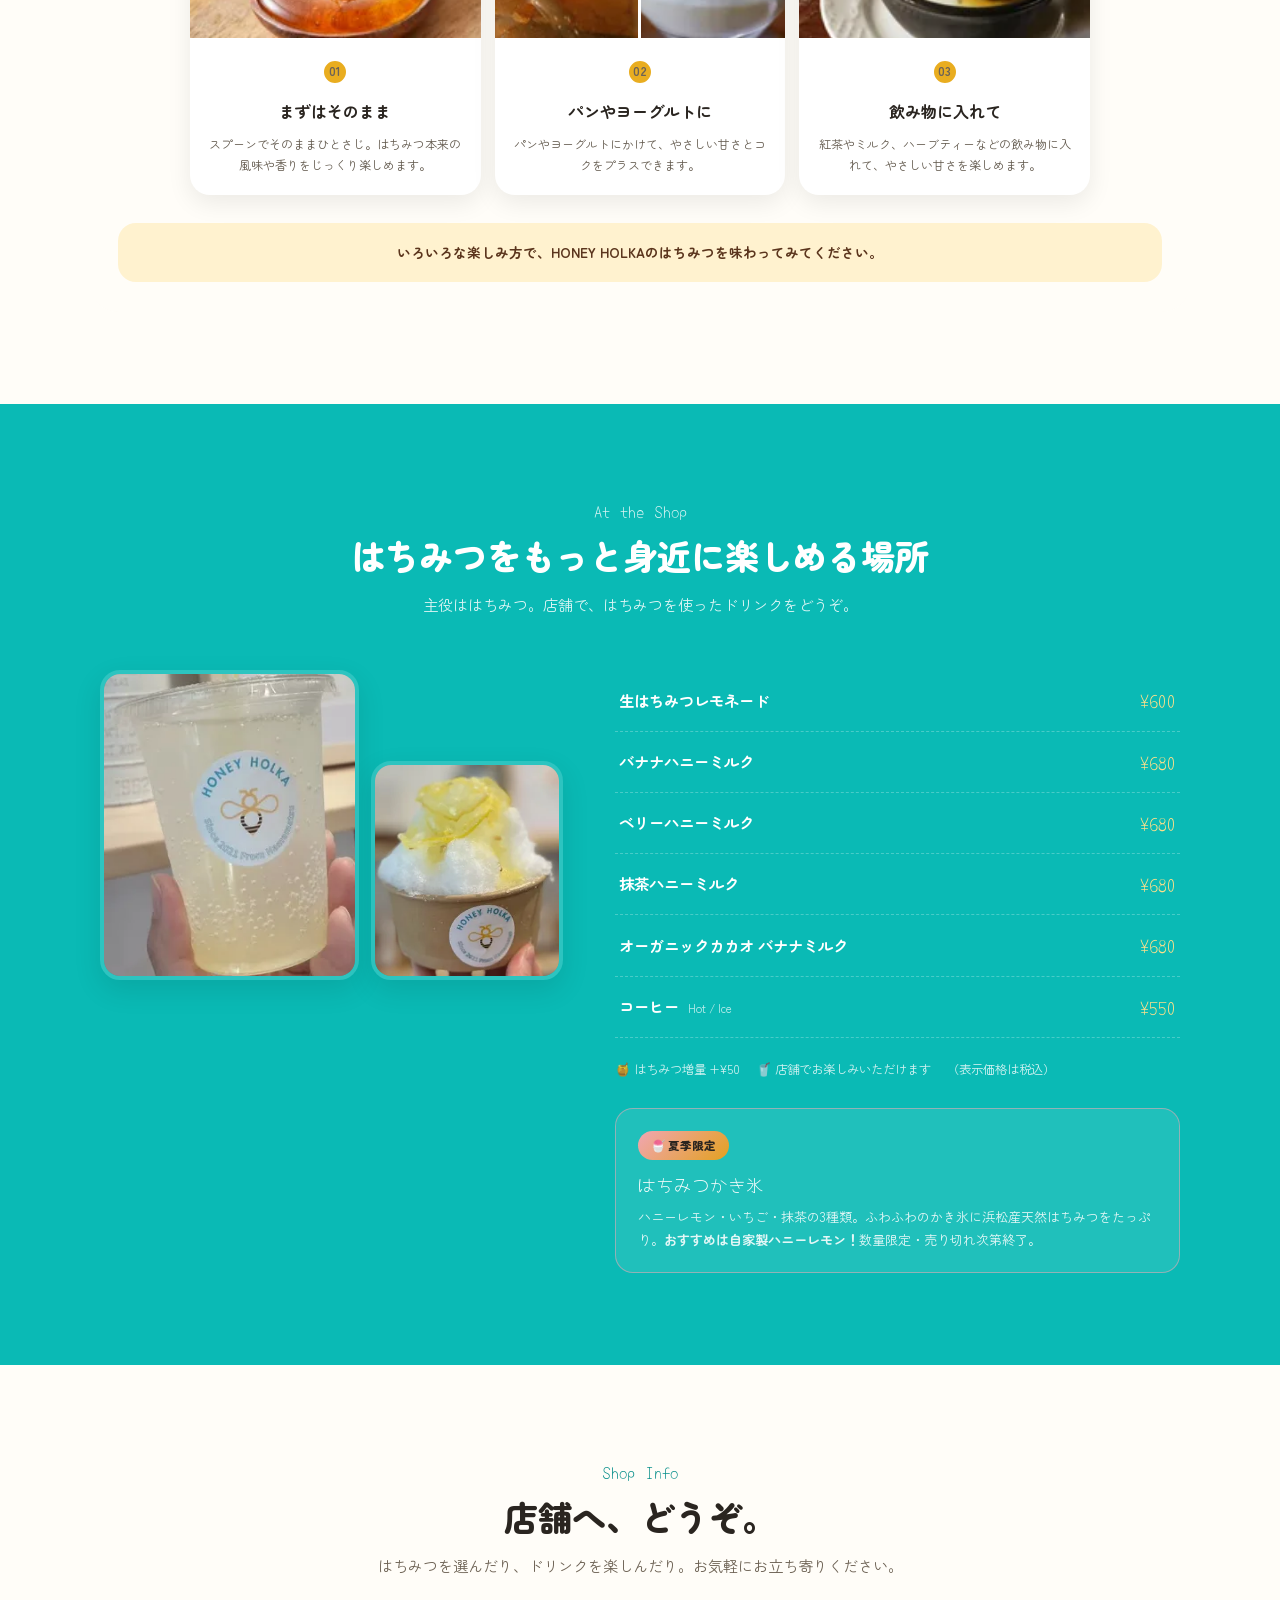
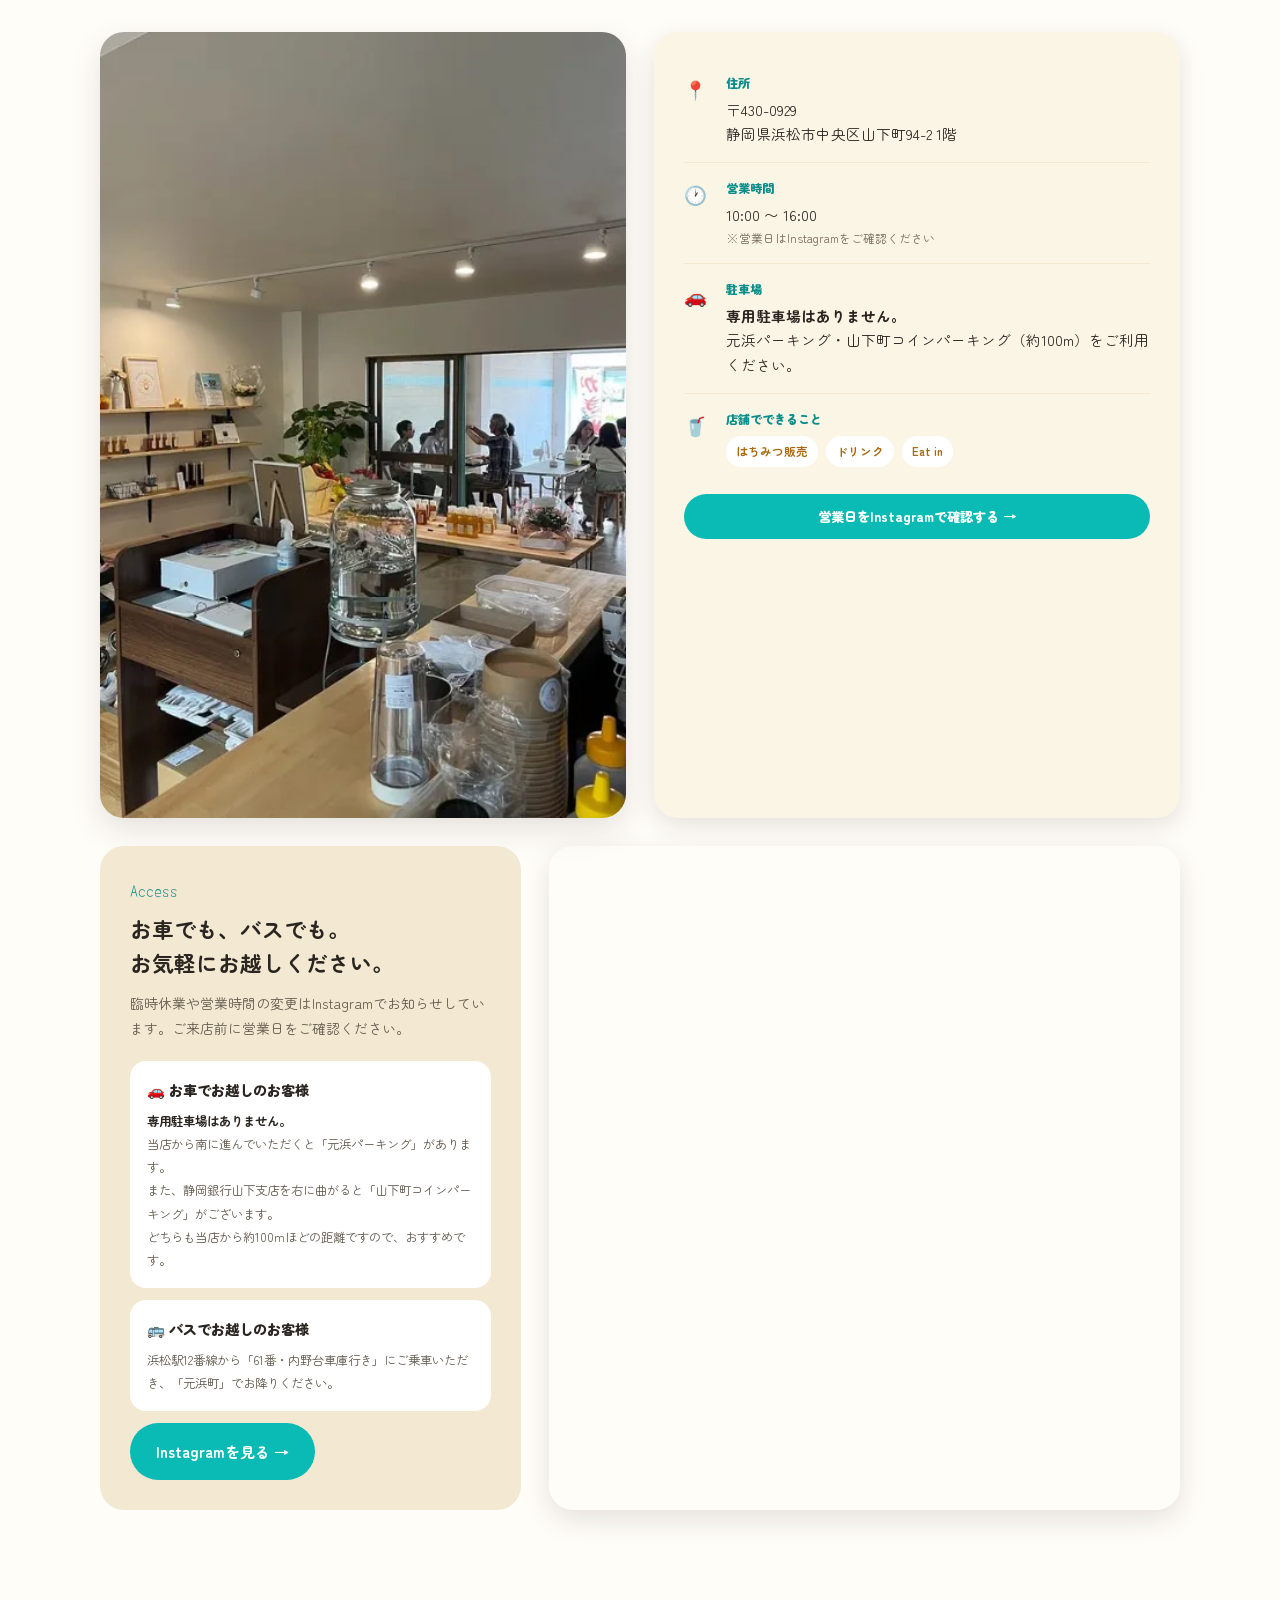
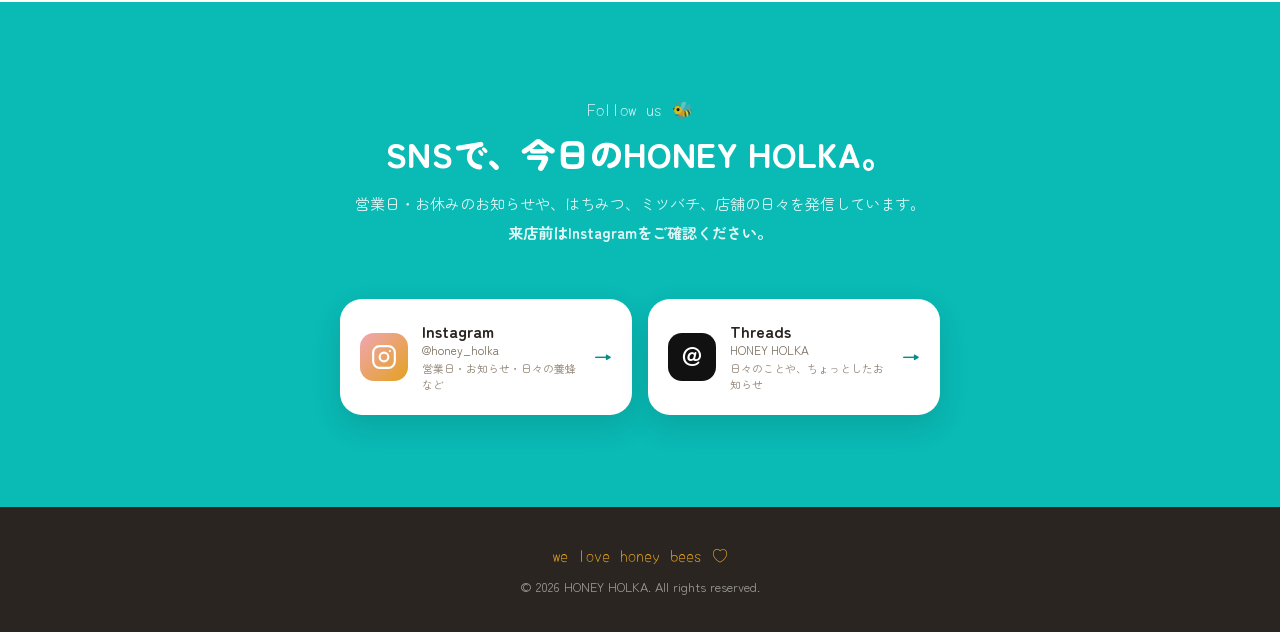
==== commit 53f26fe3: "SNSセクション：Instagram/Threadsの2枚中央寄せ、Instagramアイコン更新 Co-Authored-By: Claude Sonnet 4.6 <noreply@anthrop" ====
--- a/index.html
+++ b/index.html
@@ -3,25 +3,25 @@
 <head>
   <meta charset="UTF-8">
   <meta name="viewport" content="width=device-width, initial-scale=1.0">
-  <title>HONEY HOLKA｜浜松の自家製はちみつ・養蜂・店舗販売</title>
+  <title>HONEY HOLKA｜浜松の浜松産天然はちみつ・養蜂・店舗販売</title>
   <meta name="robots" content="max-image-preview:large">
-    <meta name="description" content="浜松市中央区で養蜂をする「はちみつシスターズ」のHONEY HOLKA。自家製はちみつを店舗で販売し、はちみつを使ったドリンクや季節の楽しみ方も紹介しています。">
+    <meta name="description" content="浜松市中央区で養蜂をする「はちみつシスターズ」のHONEY HOLKA。浜松産天然はちみつを店舗で販売し、はちみつを使ったドリンクや季節の楽しみ方も紹介しています。">
   <link rel="canonical" href="https://honey-holka.hstudio.site/">
 
   <meta property="og:type" content="website">
-  <meta property="og:title" content="HONEY HOLKA｜浜松の自家製はちみつ・養蜂・店舗販売">
-  <meta property="og:description" content="浜松市中央区で養蜂をする「はちみつシスターズ」のHONEY HOLKA。自家製はちみつを店舗で販売し、はちみつを使ったドリンクや季節の楽しみ方も紹介しています。">
+  <meta property="og:title" content="HONEY HOLKA｜浜松の浜松産天然はちみつ・養蜂・店舗販売">
+  <meta property="og:description" content="浜松市中央区で養蜂をする「はちみつシスターズ」のHONEY HOLKA。浜松産天然はちみつを店舗で販売し、はちみつを使ったドリンクや季節の楽しみ方も紹介しています。">
   <meta property="og:url" content="https://honey-holka.hstudio.site/">
   <meta property="og:image" content="https://honey-holka.hstudio.site/ogp.webp">
-  <meta property="og:image:alt" content="HONEY HOLKAの自家製はちみつとブランドロゴ">
+  <meta property="og:image:alt" content="HONEY HOLKAの浜松産天然はちみつとブランドロゴ">
   <meta property="og:locale" content="ja_JP">
   <meta property="og:site_name" content="HONEY HOLKA">
 
   <meta name="twitter:card" content="summary_large_image">
-  <meta name="twitter:title" content="HONEY HOLKA｜浜松の自家製はちみつ・養蜂・店舗販売">
-  <meta name="twitter:description" content="浜松市中央区で養蜂をする「はちみつシスターズ」のHONEY HOLKA。自家製はちみつを店舗で販売し、はちみつを使ったドリンクや季節の楽しみ方も紹介しています。">
+  <meta name="twitter:title" content="HONEY HOLKA｜浜松の浜松産天然はちみつ・養蜂・店舗販売">
+  <meta name="twitter:description" content="浜松市中央区で養蜂をする「はちみつシスターズ」のHONEY HOLKA。浜松産天然はちみつを店舗で販売し、はちみつを使ったドリンクや季節の楽しみ方も紹介しています。">
   <meta name="twitter:image" content="https://honey-holka.hstudio.site/ogp.webp">
-  <meta name="twitter:image:alt" content="HONEY HOLKAの自家製はちみつとブランドロゴ">
+  <meta name="twitter:image:alt" content="HONEY HOLKAの浜松産天然はちみつとブランドロゴ">
 
   <script type="application/ld+json">
 {
@@ -39,7 +39,7 @@
       "@type": "WebPage",
       "@id": "https://honey-holka.hstudio.site/#webpage",
       "url": "https://honey-holka.hstudio.site/",
-      "name": "HONEY HOLKA｜浜松の自家製はちみつ・養蜂・店舗販売",
+      "name": "HONEY HOLKA｜浜松の浜松産天然はちみつ・養蜂・店舗販売",
       "isPartOf": {"@id": "https://honey-holka.hstudio.site/#website"},
       "about": {"@id": "https://honey-holka.hstudio.site/#business"},
       "inLanguage": "ja-JP"
@@ -48,15 +48,14 @@
       "@type": "Store",
       "@id": "https://honey-holka.hstudio.site/#business",
       "name": "HONEY HOLKA",
-      "description": "浜松で養蜂をするはちみつシスターズのHONEY HOLKA。自家製はちみつを店舗で販売し、はちみつを使ったドリンクも楽しめます。",
+      "description": "浜松で養蜂をするはちみつシスターズのHONEY HOLKA。浜松産天然はちみつを店舗で販売し、はちみつを使ったドリンクも楽しめます。",
       "url": "https://honey-holka.hstudio.site/",
       "logo": "https://honey-holka.hstudio.site/images/symbol.webp",
       "image": ["https://honey-holka.hstudio.site/ogp.webp"],
       "sameAs": [
         "https://www.instagram.com/honey_holka/",
         "https://www.threads.com/@honey_holka",
-        "https://x.com/honey_holka"
-      ],
+        ],
       "address": {
         "@type": "PostalAddress",
         "streetAddress": "山下町94-2 1階",
@@ -79,7 +78,9 @@
   <link rel="icon" type="image/png" href="images/favicon.webp">
   <link rel="preconnect" href="https://fonts.googleapis.com">
   <link rel="preconnect" href="https://fonts.gstatic.com" crossorigin>
-  <link href="https://fonts.googleapis.com/css2?family=Yomogi&family=Zen+Maru+Gothic:wght@400;500;700;900&display=swap" rel="stylesheet">
+  <link rel="preload" as="style" href="https://fonts.googleapis.com/css2?family=Yomogi&family=Zen+Maru+Gothic:wght@400;500;700;900&display=swap">
+  <link rel="stylesheet" href="https://fonts.googleapis.com/css2?family=Yomogi&family=Zen+Maru+Gothic:wght@400;500;700;900&display=swap" media="print" onload="this.media='all'">
+  <noscript><link rel="stylesheet" href="https://fonts.googleapis.com/css2?family=Yomogi&family=Zen+Maru+Gothic:wght@400;500;700;900&display=swap"></noscript>
   <link rel="stylesheet" href="style.css">
 </head>
 <body>
@@ -131,7 +132,7 @@
       <div class="hero-photo reveal">
         <span class="hero-stamp">100%<br><small>HAMAMATSU</small></span>
         <div class="hex-frame">
-          <img src="images/main.webp" alt="HONEY HOLKAの自家製はちみつ" fetchpriority="high">
+          <img src="images/main.webp" alt="HONEY HOLKAの浜松産天然はちみつ" fetchpriority="high">
         </div>
       </div>
     </div>
@@ -252,7 +253,7 @@
             <tr><td>2024.09</td><td>創業スクール受講</td></tr>
             <tr><td>2025.03</td><td>FUSE-ONチャレンジ 2024特別賞受賞</td></tr>
             <tr><td>2025.09</td><td>浜松市スタートアップインキュベーター（HIS）採択</td></tr>
-            <tr><td>2025.01</td><td>大学にて講演</td></tr>
+            <tr><td>2025.10</td><td>大学にて講演</td></tr>
             <tr><td>2025.12</td><td>高校生向け講演・商品開発プロジェクトを実施</td></tr>
             <tr><td>2026.03</td><td>OMソーラー株式会社で養蜂を開始</td></tr>
             <tr><td>2026.05</td><td>不登校児童を対象とした養蜂キッズイベントを開催</td></tr>
@@ -352,14 +353,14 @@
 
       <div class="honey-subsection-head honey-subsection-head-product">
         <span>PRODUCT</span>
-        <h3>自家製はちみつ</h3>
+        <h3>浜松産天然はちみつ</h3>
       </div>
       <div class="honey-product-single reveal">
         <div class="honey-product-photo">
-          <img src="images/honey-pour.webp" alt="店頭に並ぶHONEY HOLKAの自家製はちみつ" loading="lazy" decoding="async">
+          <img src="images/honey-pour.webp" alt="店頭に並ぶHONEY HOLKAの浜松産天然はちみつ" loading="lazy" decoding="async">
         </div>
         <div class="honey-price-list">
-          <h3>自家製はちみつ</h3>
+          <h3>浜松産天然はちみつ</h3>
           <p class="honey-sale-note">HONEY HOLKAのはちみつは、<br>店舗で販売しています。</p>
           <div class="price-row"><span>プチギフト 30g</span><strong>600円</strong></div>
           <div class="price-row"><span>200g</span><strong>2,200円</strong></div>
@@ -498,7 +499,7 @@
           <div class="kakigori-card">
             <div class="kakigori-label">🍧 夏季限定</div>
             <div class="kakigori-title hand">はちみつかき氷</div>
-            <p>ハニーレモン・いちご・抹茶の3種類。ふわふわのかき氷に自家製はちみつをたっぷり。<strong>おすすめは自家製ハニーレモン！</strong>数量限定・売り切れ次第終了。</p>
+            <p>ハニーレモン・いちご・抹茶の3種類。ふわふわのかき氷に浜松産天然はちみつをたっぷり。<strong>おすすめは自家製ハニーレモン！</strong>数量限定・売り切れ次第終了。</p>
           </div>
         </div>
       </div>
@@ -529,7 +530,7 @@
             <div>
               <div class="label">営業時間</div>
               <div class="value">10:00 〜 16:00<br>
-                <span class="note-text">金・日は12:30〜13:30 休憩あり</span>
+                <span class="note-text"></span>
                 <span class="note-text">※営業日はInstagramをご確認ください</span>
               </div>
             </div>
@@ -596,7 +597,7 @@
       </div>
       <div class="social-cards reveal">
         <a class="social-card instagram" href="https://www.instagram.com/honey_holka/" target="_blank" rel="noopener">
-          <span class="social-icon">◎</span>
+          <span class="social-icon ig-icon"><svg xmlns="http://www.w3.org/2000/svg" width="26" height="26" viewBox="0 0 24 24" fill="none" stroke="white" stroke-width="2" stroke-linecap="round" stroke-linejoin="round"><rect x="2" y="2" width="20" height="20" rx="6"/><circle cx="12" cy="12" r="4"/><circle cx="17.5" cy="6.5" r="1" fill="white" stroke="none"/></svg></span>
           <span class="social-body">
             <strong>Instagram</strong>
             <small>@honey_holka</small>
@@ -617,15 +618,6 @@
         </a>
 
         <!-- XのプロフィールURLが確認できたら、hrefを差し替えてください -->
-        <a class="social-card x" href="https://x.com/honey_holka" target="_blank" rel="noopener">
-          <span class="social-icon">𝕏</span>
-          <span class="social-body">
-            <strong>X</strong>
-            <small>HONEY HOLKA</small>
-            <em>たまに発信しています</em>
-          </span>
-          <span class="social-arrow">→</span>
-        </a>
       </div>
     </div>
   </section>
--- a/style.css
+++ b/style.css
@@ -76,7 +76,7 @@
 
 /* sns */
 .sns{background:var(--mint);text-align:center;color:white}.sns .section-head .tag{color:rgba(255,255,255,.85)}.sns .section-head h2,.sns .section-head p{color:white}.sns-sub{font-size:.92rem;opacity:.88;margin-top:10px;line-height:1.9}
-.social-cards{max-width:900px;margin:auto;display:grid;grid-template-columns:repeat(3,1fr);gap:16px}.social-card{background:white;color:var(--charcoal);border-radius:22px;padding:22px 20px;display:flex;align-items:center;gap:14px;text-align:left;box-shadow:0 12px 30px rgba(0,0,0,.12);transition:transform .2s,box-shadow .2s}.social-card:hover{transform:translateY(-3px);box-shadow:0 16px 34px rgba(0,0,0,.15)}.social-icon{width:48px;height:48px;border-radius:14px;display:grid;place-content:center;background:var(--charcoal);color:white;font-size:1.35rem;font-weight:700;flex:none}.social-card.instagram .social-icon{background:linear-gradient(135deg,#F0A6B3,#E3A11F)}.social-card.threads .social-icon{background:#111}.social-card.x .social-icon{background:#111}.social-body{min-width:0;display:flex;flex-direction:column}.social-body strong{font-size:1rem;line-height:1.3}.social-body small{font-size:.75rem;color:#756a5b;line-height:1.4}.social-body em{font-style:normal;font-size:.68rem;color:#918576;line-height:1.45;margin-top:3px}.social-arrow{margin-left:auto;color:var(--mint-deep);font-weight:900;font-size:1.1rem;flex:none}
+.social-cards{max-width:600px;margin:auto;display:grid;grid-template-columns:repeat(2,1fr);gap:16px}.social-card{background:white;color:var(--charcoal);border-radius:22px;padding:22px 20px;display:flex;align-items:center;gap:14px;text-align:left;box-shadow:0 12px 30px rgba(0,0,0,.12);transition:transform .2s,box-shadow .2s}.social-card:hover{transform:translateY(-3px);box-shadow:0 16px 34px rgba(0,0,0,.15)}.social-icon{width:48px;height:48px;border-radius:14px;display:grid;place-content:center;background:var(--charcoal);color:white;font-size:1.35rem;font-weight:700;flex:none}.social-card.instagram .social-icon{background:linear-gradient(135deg,#F0A6B3,#E3A11F)}.social-card.threads .social-icon{background:#111}.social-card.x .social-icon{background:#111}.social-body{min-width:0;display:flex;flex-direction:column}.social-body strong{font-size:1rem;line-height:1.3}.social-body small{font-size:.75rem;color:#756a5b;line-height:1.4}.social-body em{font-style:normal;font-size:.68rem;color:#918576;line-height:1.45;margin-top:3px}.social-arrow{margin-left:auto;color:var(--mint-deep);font-weight:900;font-size:1.1rem;flex:none}
 footer{background:var(--charcoal);color:rgba(255,255,255,.55);text-align:center;padding:34px 24px;font-size:.8rem}footer .hand{display:block;color:var(--honey);font-size:1rem;margin-bottom:5px}
 
 /* responsive */
@@ -94,7 +94,7 @@
   .menu-visuals{grid-template-columns:1fr 1fr}.menu-item{padding:13px 0}.menu-item .name{font-size:.88rem}.menu-item .price{font-size:1rem}
   .gallery-grid{grid-template-columns:1fr 1fr;grid-auto-rows:150px}.gallery-large{grid-row:span 2}.gallery-grid figure:nth-child(4),.gallery-grid figure:nth-child(5){grid-column:auto}
   .shop-interior-wrap img{min-height:300px}.shop-map,.shop-map iframe{min-height:280px}.info-card{padding:20px}.access-copy{padding:24px}
-  .social-cards{grid-template-columns:1fr}.social-card{padding:18px 20px}
+  .social-card{padding:18px 20px}
 }
 @media(prefers-reduced-motion:reduce){html{scroll-behavior:auto}.reveal{opacity:1;transform:none;transition:none}}
 
